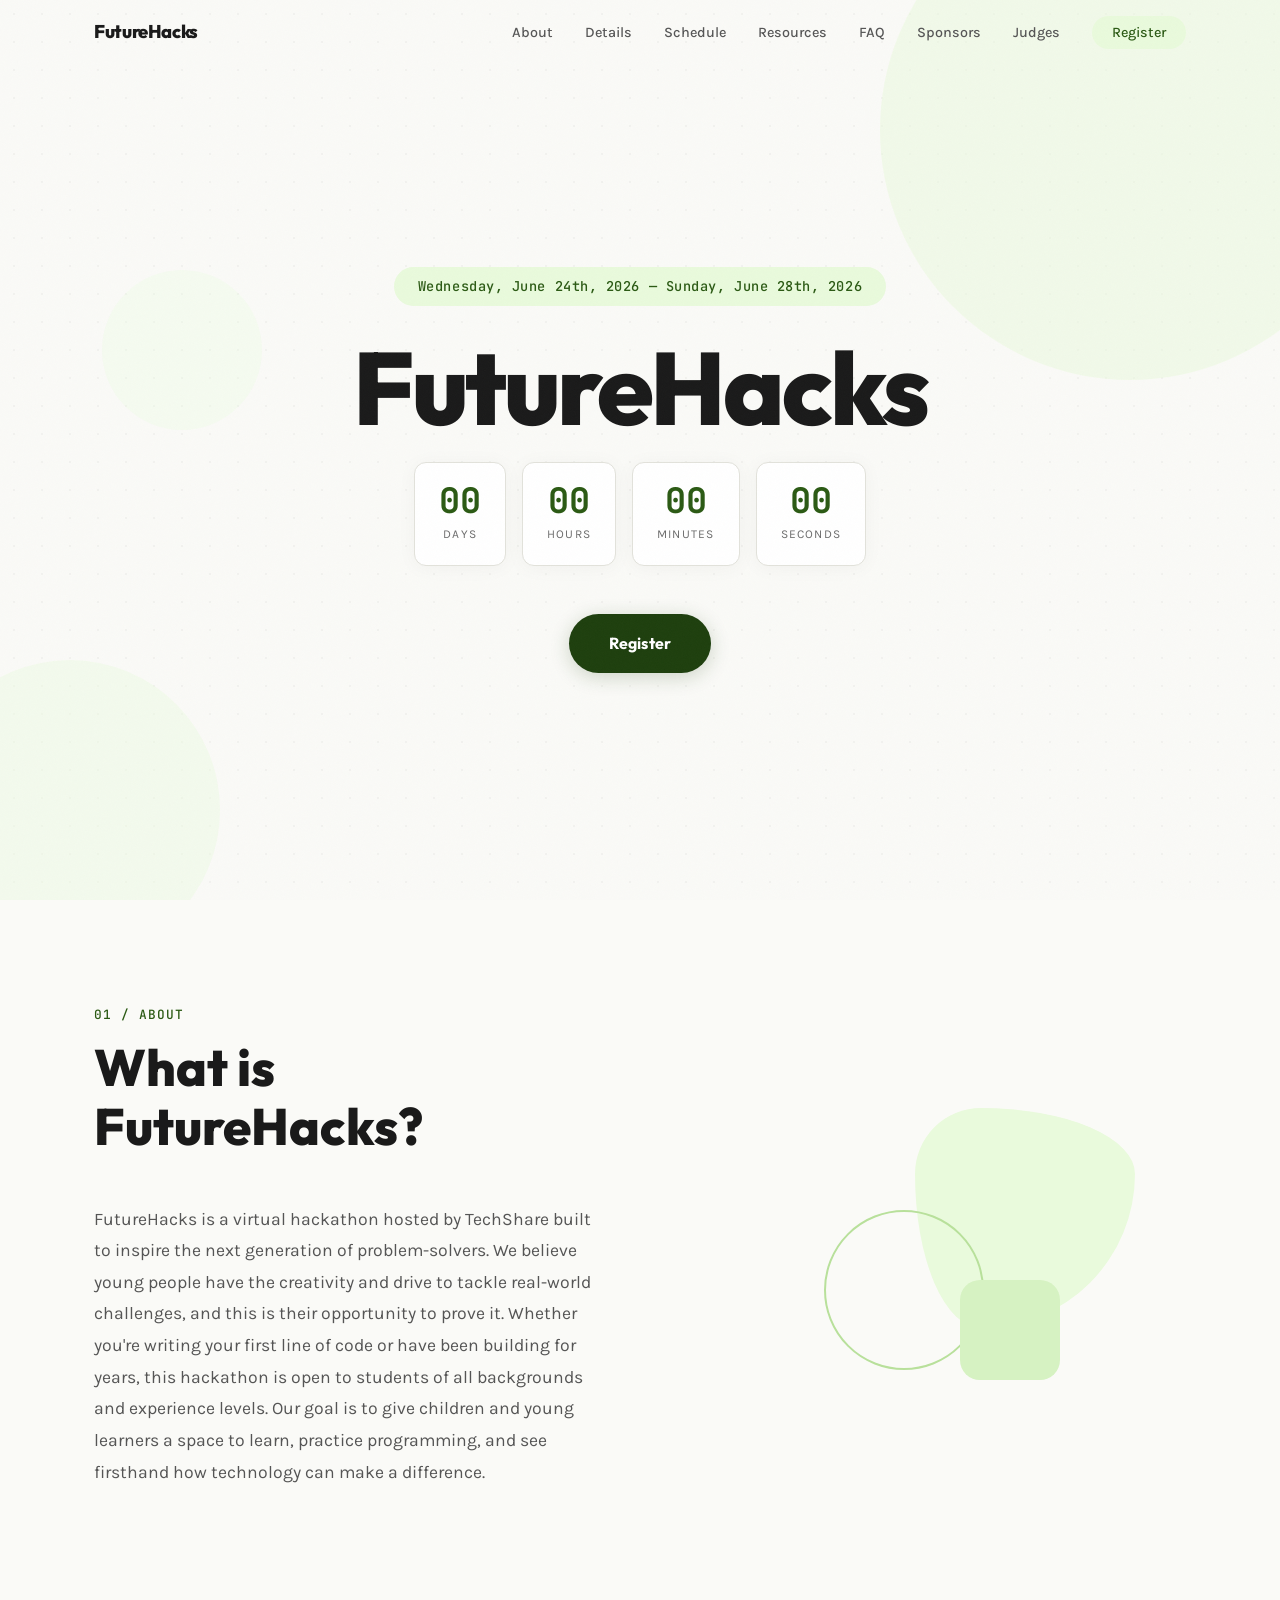
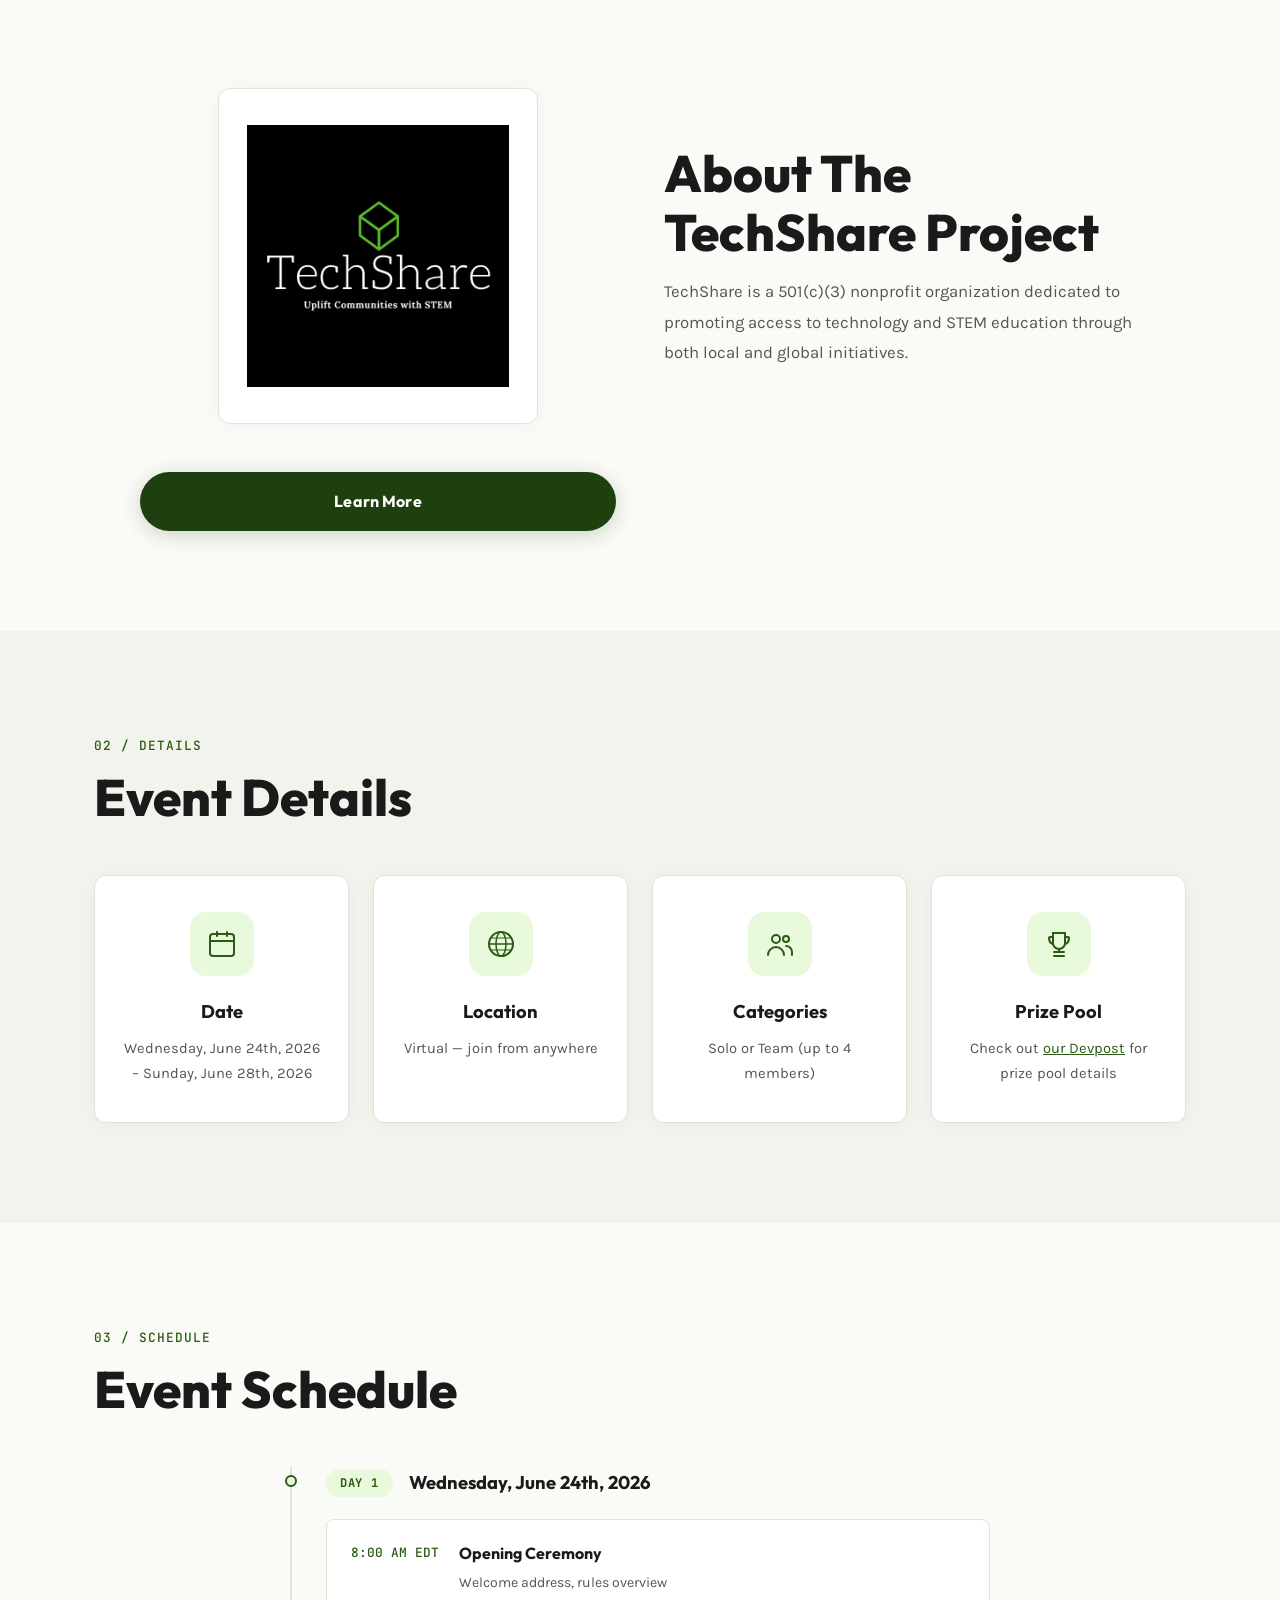
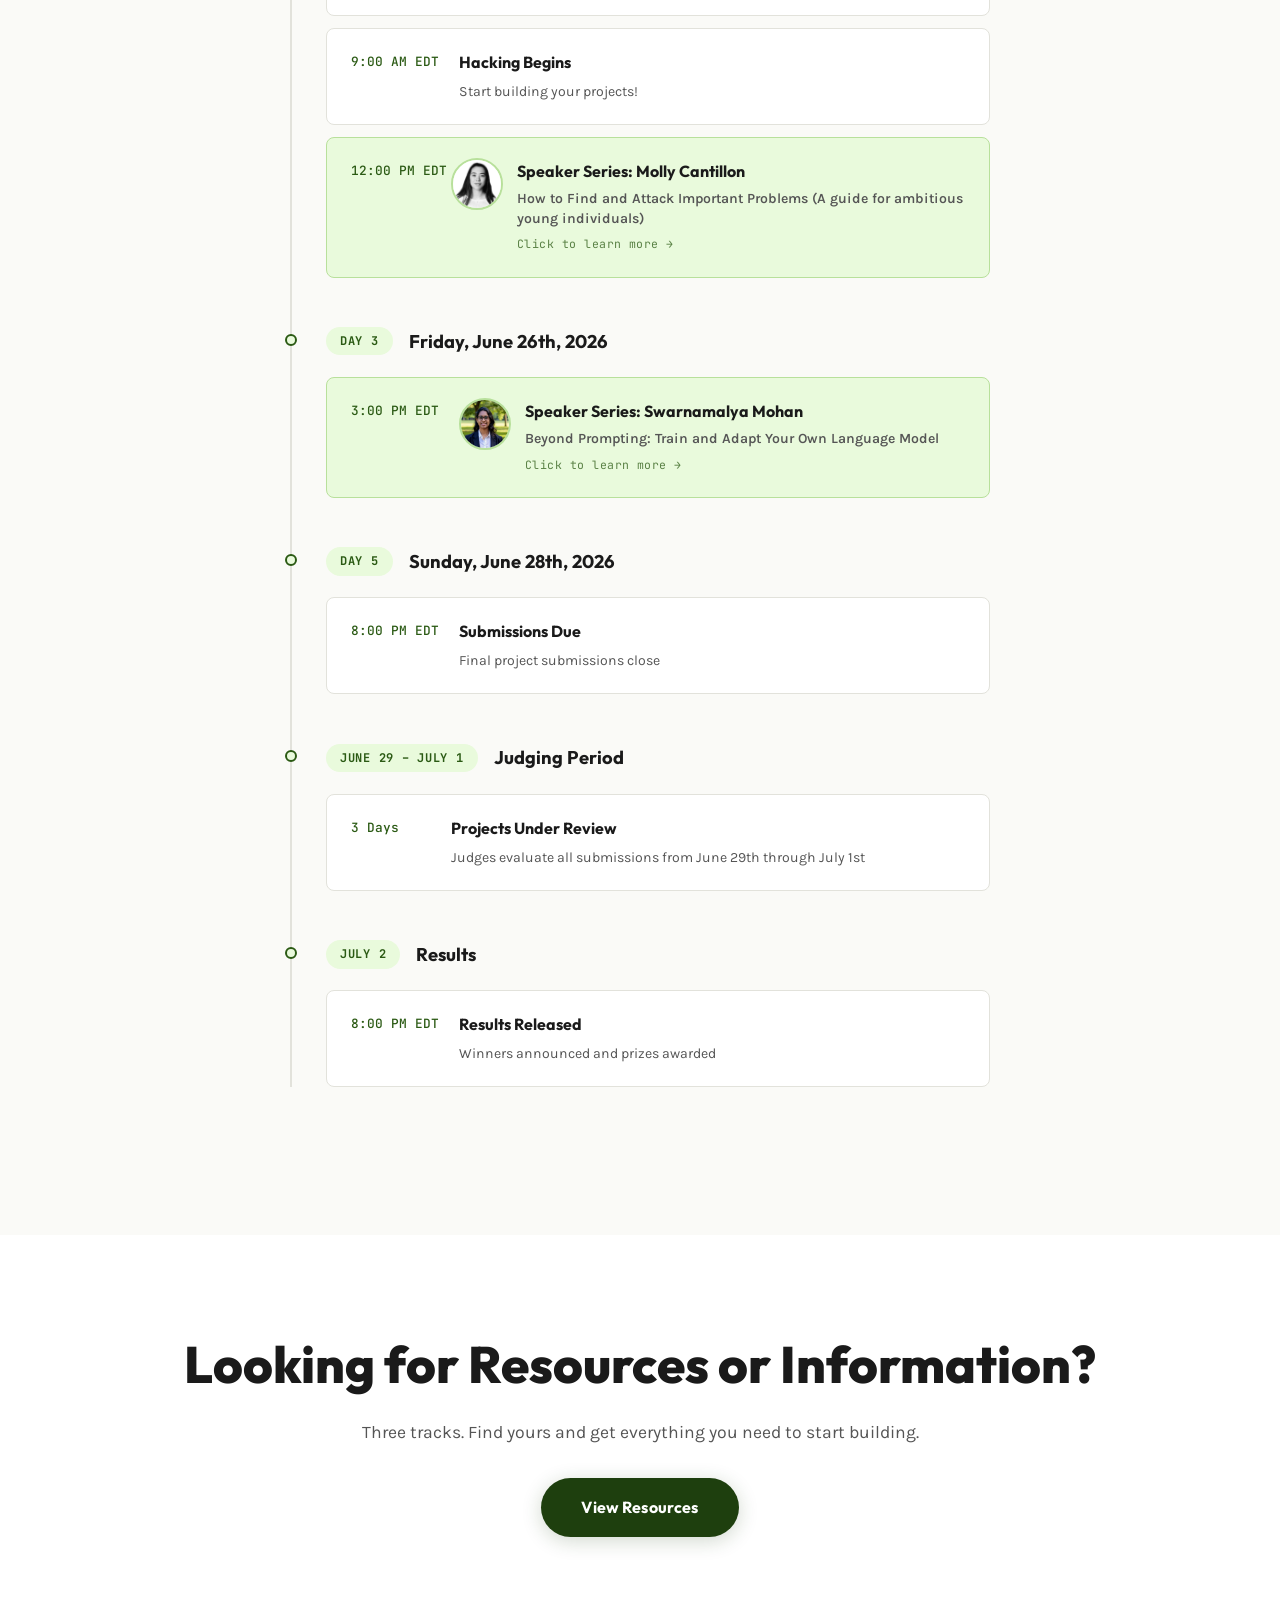
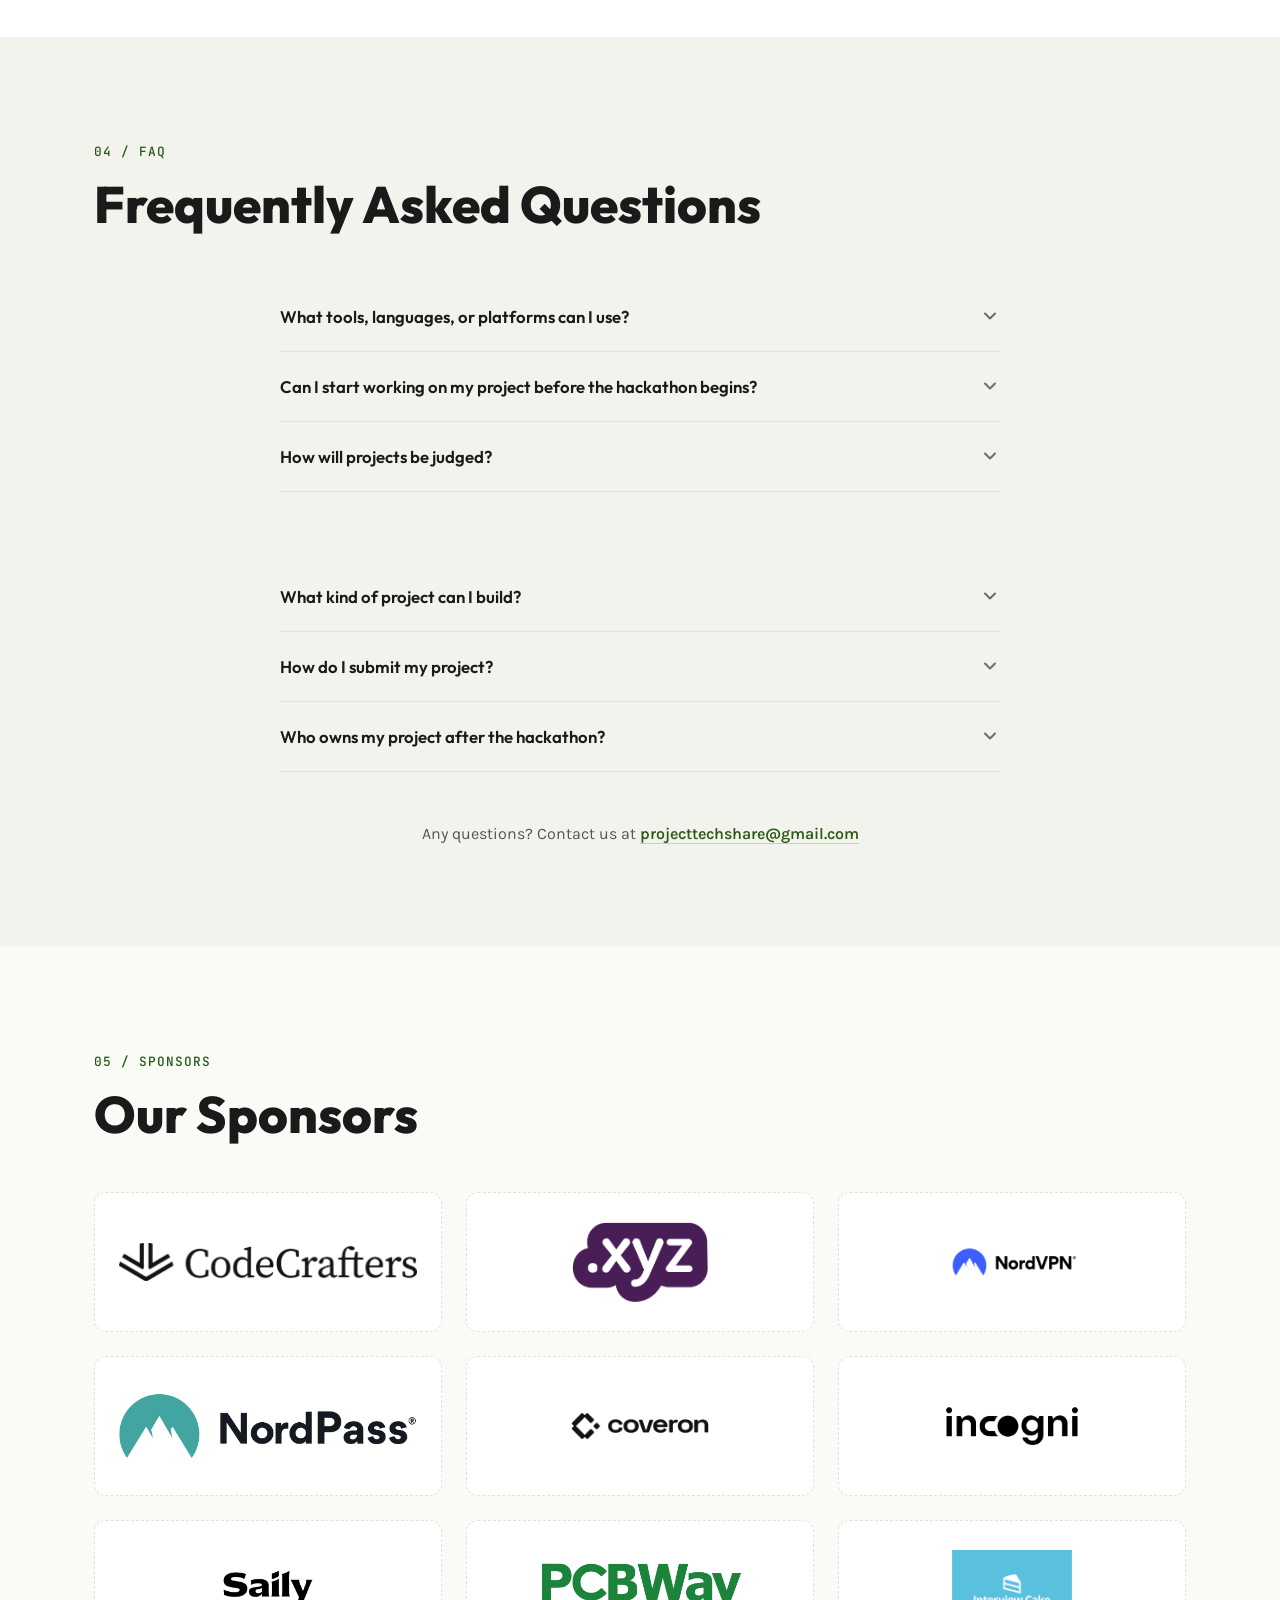
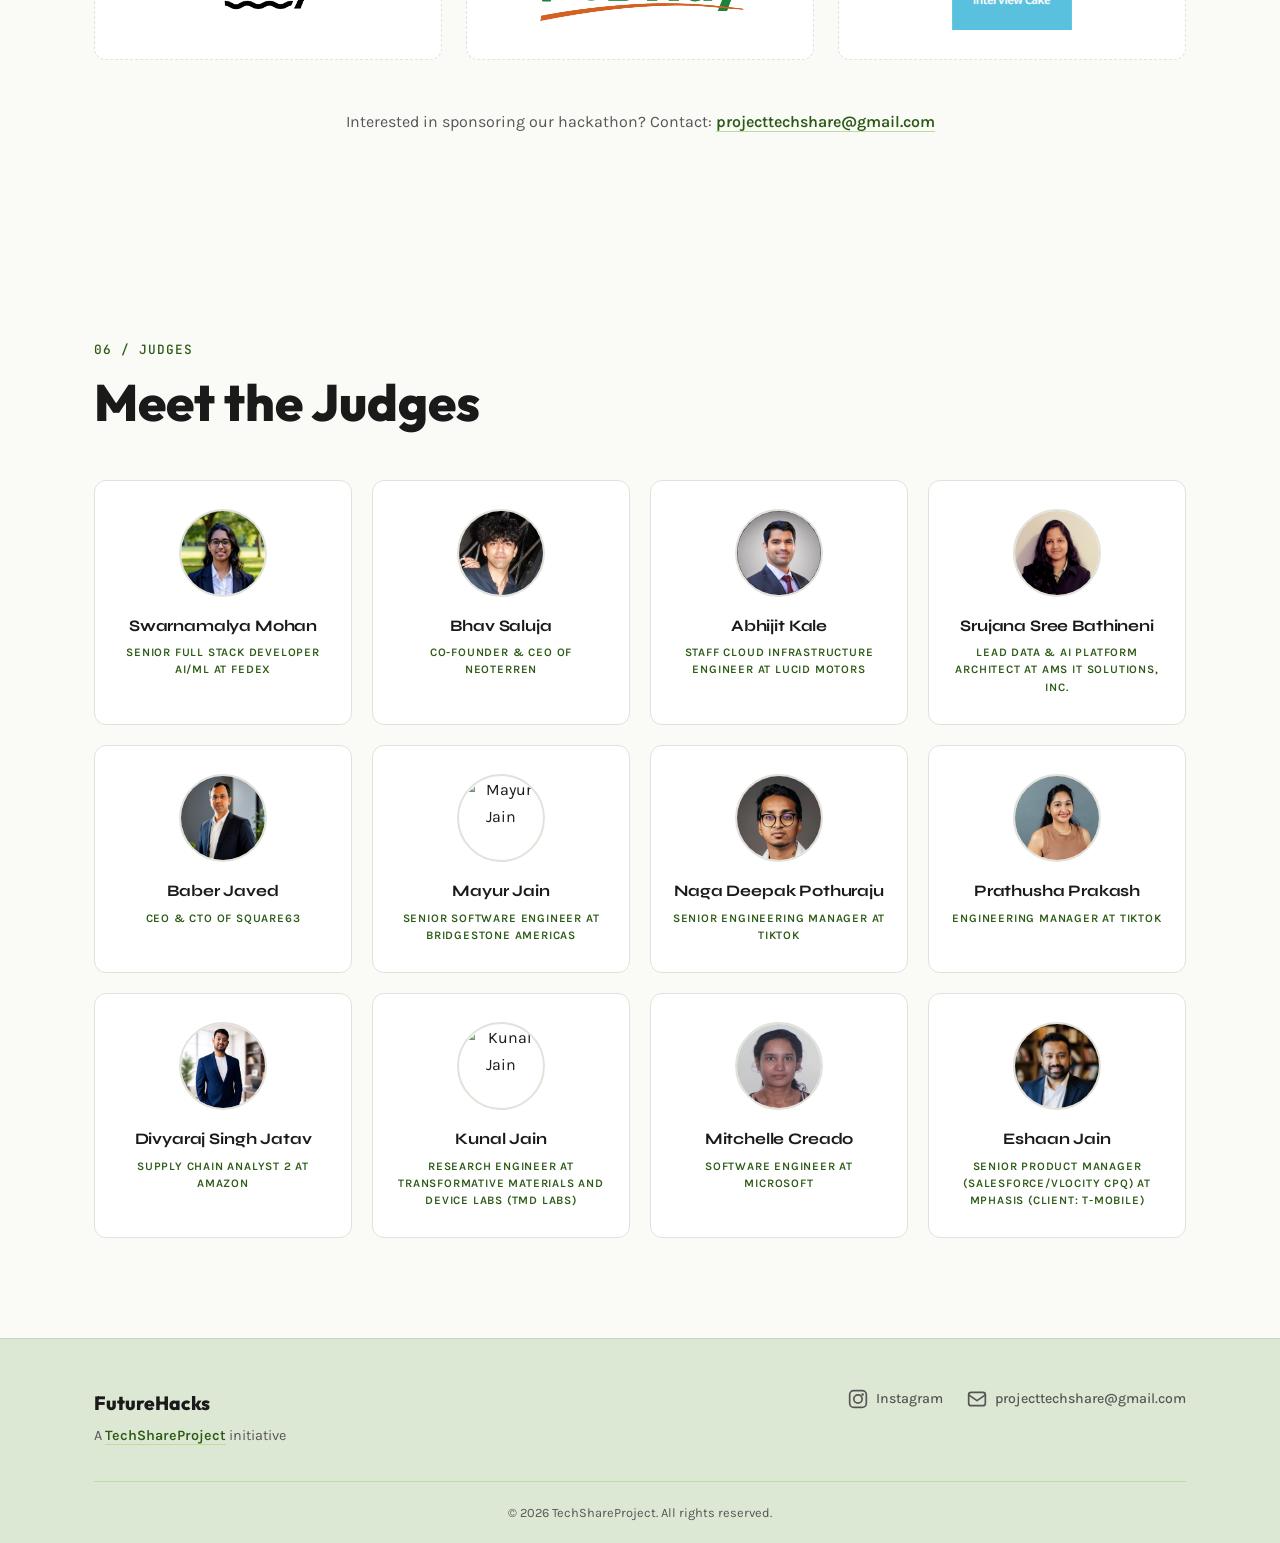
==== index.html @ 33ec0c9e "Update registration button text and set event date with timezone offset" ====
<!DOCTYPE html>
<html lang="en">
<head>
  <meta charset="UTF-8">
  <meta name="viewport" content="width=device-width, initial-scale=1.0">
  <title>FutureHacks 2026 — Virtual Student Hackathon | TechShare</title>
  <meta name="description" content="FutureHacks is a free virtual hackathon for students of all skill levels, hosted by the TechShare Project. June 24–28, 2026 — build real projects, learn to code, and win prizes. Register on Devpost today.">
  <meta name="author" content="James Hou and Arun Damodaran">
  <meta name="robots" content="index, follow">
  <link rel="canonical" href="https://futurehacks.techshareproject.org/">

  <!-- Open Graph / Facebook / Discord / LinkedIn -->
  <meta property="og:type" content="website">
  <meta property="og:site_name" content="FutureHacks">
  <meta property="og:title" content="FutureHacks 2026 — Virtual Student Hackathon">
  <meta property="og:description" content="A free virtual hackathon for students of all skill levels, hosted by the TechShare Project. June 24–28, 2026. Build, learn, and win prizes.">
  <meta property="og:url" content="https://futurehacks.techshareproject.org/">
  <meta property="og:image" content="https://futurehacks.techshareproject.org/assets/og-image.jpg">
  <meta property="og:image:width" content="1200">
  <meta property="og:image:height" content="630">
  <meta property="og:image:alt" content="FutureHacks — Build the city of tomorrow, today.">
  <meta property="og:locale" content="en_US">

  <!-- Twitter / X -->
  <meta name="twitter:card" content="summary_large_image">
  <meta name="twitter:title" content="FutureHacks 2026 — Virtual Student Hackathon">
  <meta name="twitter:description" content="A free virtual hackathon for students of all skill levels, hosted by the TechShare Project. June 24–28, 2026.">
  <meta name="twitter:image" content="https://futurehacks.techshareproject.org/assets/og-image.jpg">
  <meta name="twitter:image:alt" content="FutureHacks — Build the city of tomorrow, today.">

  <link rel="preconnect" href="https://fonts.googleapis.com">
  <link rel="preconnect" href="https://fonts.gstatic.com" crossorigin>
  <link href="https://fonts.googleapis.com/css2?family=JetBrains+Mono:wght@500;700&family=Karla:ital,wght@0,300;0,400;0,500;0,600;0,700;1,400&family=Outfit:wght@400;500;600;700;800;900&family=Syne:wght@600;700;800&display=swap" rel="stylesheet">
  <link rel="stylesheet" href="css/style.css">
  <!-- If JS is disabled, scroll-reveal never fires; show all content. -->
  <noscript><style>.reveal { opacity: 1 !important; transform: none !important; }</style></noscript>
  <link rel="icon" href="assets/favicon.png?v=2" type="image/png">
  <link rel="shortcut icon" href="assets/favicon.png?v=2">
  <meta name="theme-color" content="#0f172a">

  <!-- Structured data: Event (Google rich results) -->
  <script type="application/ld+json">
  {
    "@context": "https://schema.org",
    "@type": "Event",
    "name": "FutureHacks 2026",
    "description": "FutureHacks is a free virtual hackathon for students of all skill levels, hosted by the TechShare Project. Build real projects, learn to code, and win prizes.",
    "startDate": "2026-06-24",
    "endDate": "2026-06-28",
    "eventStatus": "https://schema.org/EventScheduled",
    "eventAttendanceMode": "https://schema.org/OnlineEventAttendanceMode",
    "isAccessibleForFree": true,
    "url": "https://futurehacks.techshareproject.org/",
    "image": ["https://futurehacks.techshareproject.org/assets/og-image.jpg"],
    "location": {
      "@type": "VirtualLocation",
      "url": "https://futurehacks.techshareproject.org/"
    },
    "organizer": {
      "@type": "Organization",
      "name": "The TechShare Project",
      "url": "https://www.techshareproject.org/"
    },
    "offers": {
      "@type": "Offer",
      "price": "0",
      "priceCurrency": "USD",
      "availability": "https://schema.org/InStock",
      "url": "https://futurehacks.devpost.com/"
    }
  }
  </script>

  <!-- Vercel Web Analytics -->
  <script defer src="https://cdn.vercel-insights.com/v1/script.js"></script>

  <!-- Built by James Hou and Arun Damodaran. -->
</head>
<body>
  <!-- Grain Overlay -->
  <div class="grain" aria-hidden="true"></div>

  <!-- Navigation -->
  <nav class="navbar" id="navbar">
    <div class="nav-container">
      <a href="#hero" class="nav-logo">FutureHacks</a>
      <button class="nav-toggle" id="navToggle" aria-label="Toggle navigation">
        <span></span><span></span><span></span>
      </button>
      <ul class="nav-menu" id="navMenu">
        <li><a href="#about">About</a></li>
        <li><a href="#details">Details</a></li>
        <li><a href="#schedule">Schedule</a></li>
        <li><a href="resources.html">Resources</a></li>
        <li><a href="#faq">FAQ</a></li>
        <li><a href="#sponsors">Sponsors</a></li>
        <li><a href="#judges">Judges</a></li>
        <li><a href="https://futurehacks.devpost.com/" class="nav-cta" target="_blank" rel="noopener noreferrer">Register</a></li>
      </ul>
    </div>
  </nav>

  <main id="main">
  <!-- Hero Section -->
  <section id="hero" class="hero">
    <div class="hero-decor">
      <div class="hero-circle hero-circle--1"></div>
      <div class="hero-circle hero-circle--2"></div>
      <div class="hero-circle hero-circle--3"></div>
    </div>
    <div class="container hero-content">
      <span class="hero-badge reveal">Wednesday, June 24th, 2026 — Sunday, June 28th, 2026</span>
      <h1 class="hero-title reveal">FutureHacks</h1>
      <div class="countdown reveal" id="countdown">
        <div class="countdown-item">
          <span class="countdown-number" id="cd-days">00</span>
          <span class="countdown-label">Days</span>
        </div>
        <div class="countdown-item">
          <span class="countdown-number" id="cd-hours">00</span>
          <span class="countdown-label">Hours</span>
        </div>
        <div class="countdown-item">
          <span class="countdown-number" id="cd-minutes">00</span>
          <span class="countdown-label">Minutes</span>
        </div>
        <div class="countdown-item">
          <span class="countdown-number" id="cd-seconds">00</span>
          <span class="countdown-label">Seconds</span>
        </div>
      </div>
      <a href="https://futurehacks.devpost.com/" class="btn-primary reveal">Register</a>
    </div>
  </section>

  <!-- About Section -->
  <section id="about" class="about section">
    <div class="container">
      <div class="about-grid">
        <div class="about-text">
          <span class="section-eyebrow reveal">01 / About</span>
          <h2 class="section-heading reveal">What is FutureHacks?</h2>
          <p class="about-body reveal">FutureHacks is a virtual hackathon hosted by TechShare built to inspire the next generation of problem-solvers. We believe young people have the creativity and drive to tackle real-world challenges, and this is their opportunity to prove it. Whether you're writing your first line of code or have been building for years, this hackathon is open to students of all backgrounds and experience levels. Our goal is to give children and young learners a space to learn, practice programming, and see firsthand how technology can make a difference. </p>
        </div>
        <div class="about-visual reveal">
          <div class="about-shape about-shape--1"></div>
          <div class="about-shape about-shape--2"></div>
          <div class="about-shape about-shape--3"></div>
        </div>
      </div>
    </div>
  </section>

  <!-- About The TechShare Project -->
  <section class="techshare section" aria-labelledby="techshare-heading">
    <div class="container">
      <div class="techshare-stack">
        <div class="detail-card techshare-card">
          <a href="https://www.techshareproject.org/" target="_blank" rel="noopener" aria-label="TechShare Project">
            <img src="assets/TechShareLogo.png" alt="TechShare logo" class="techshare-img" width="596" height="594">
          </a>
        </div>
        <div class="techshare-copy">
          <h3 id="techshare-heading" class="section-heading">About The TechShare Project</h3>
          <p>TechShare is a 501(c)(3) nonprofit organization dedicated to promoting access to technology and STEM education through both local and global initiatives.</p>
        </div>
        <a class="btn-primary techshare-cta" href="https://www.techshareproject.org/" target="_blank" rel="noopener">Learn More</a>
      </div>
    </div>
  </section>

  <!-- Details Section -->
  <section id="details" class="details section">
    <div class="container">
      <span class="section-eyebrow reveal">02 / Details</span>
      <h2 class="section-heading reveal">Event Details</h2>
      <div class="details-grid">
        <div class="detail-card reveal">
          <div class="detail-icon">
            <svg width="32" height="32" viewBox="0 0 32 32" fill="none"><rect x="4" y="6" width="24" height="22" rx="3" stroke="currentColor" stroke-width="2"/><path d="M4 13h24" stroke="currentColor" stroke-width="2"/><path d="M11 4v4M21 4v4" stroke="currentColor" stroke-width="2" stroke-linecap="round"/></svg>
          </div>
          <h3>Date</h3>
          <p>Wednesday, June 24th, 2026 – Sunday, June 28th, 2026</p>
        </div>
        <div class="detail-card reveal">
          <div class="detail-icon">
            <svg width="32" height="32" viewBox="0 0 32 32" fill="none"><circle cx="16" cy="16" r="12" stroke="currentColor" stroke-width="2"/><ellipse cx="16" cy="16" rx="5" ry="12" stroke="currentColor" stroke-width="1.5"/><path d="M4 16h24" stroke="currentColor" stroke-width="1.5"/><path d="M6 10h20M6 22h20" stroke="currentColor" stroke-width="1"/></svg>
          </div>
          <h3>Location</h3>
          <p>Virtual — join from anywhere</p>
        </div>
        <div class="detail-card reveal">
          <div class="detail-icon">
            <svg width="32" height="32" viewBox="0 0 32 32" fill="none"><circle cx="12" cy="11" r="4" stroke="currentColor" stroke-width="2"/><path d="M4 27c0-4.4 3.6-8 8-8s8 3.6 8 8" stroke="currentColor" stroke-width="2" stroke-linecap="round"/><circle cx="22" cy="11" r="3" stroke="currentColor" stroke-width="2"/><path d="M22 18c3.3 0 6 2.7 6 6v3" stroke="currentColor" stroke-width="2" stroke-linecap="round"/></svg>
          </div>
          <h3>Categories</h3>
          <p>Solo or Team (up to 4 members)</p>
        </div>
        <div class="detail-card reveal">
          <div class="detail-icon">
            <svg width="32" height="32" viewBox="0 0 32 32" fill="none"><path d="M10 5h12v10a6 6 0 01-12 0V5z" stroke="currentColor" stroke-width="2"/><path d="M10 9H7a1 1 0 00-1 1c0 3.5 2 5.5 4 6.3M22 9h3a1 1 0 011 1c0 3.5-2 5.5-4 6.3" stroke="currentColor" stroke-width="2"/><path d="M16 21v3M11 28h10M11 24h10" stroke="currentColor" stroke-width="2" stroke-linecap="round"/></svg>
          </div>
          <h3>Prize Pool</h3>
          <p>Check out <a href="https://futurehacks.devpost.com/" target="_blank" rel="noopener" style="color: #2B5A14; text-decoration: underline;">our Devpost</a> for prize pool details</p>
        </div>
      </div>
    </div>
  </section>

  <!-- Schedule Section -->
  <section id="schedule" class="schedule section">
    <div class="container">
      <span class="section-eyebrow reveal">03 / Schedule</span>
      <h2 class="section-heading reveal">Event Schedule</h2>
      <div class="timeline">
        <div class="timeline-day reveal">
          <div class="timeline-day-header">
            <span class="timeline-badge">Day 1</span>
            <h3>Wednesday, June 24th, 2026</h3>
          </div>
          <div class="timeline-events">
            <div class="timeline-event">
              <span class="timeline-time">8:00 AM EDT</span>
              <div class="timeline-event-info">
                <h4>Opening Ceremony</h4>
                <p>Welcome address, rules overview</p>
              </div>
            </div>
            <div class="timeline-event">
              <span class="timeline-time">9:00 AM EDT</span>
              <div class="timeline-event-info">
                <h4>Hacking Begins</h4>
                <p>Start building your projects!</p>
              </div>
            </div>
            <div class="timeline-event speaker-event"
              data-speaker="Molly Cantillon"
              data-title="How to Find and Attack Important Problems (A guide for ambitious young individuals)"
              data-role="Founder at NOX"
              data-bio="Molly Cantillon is the Founder of NOX and a Forbes 30 Under 30 honoree, specializing in AI-native personal assistants, unified messaging software, and products that help people reclaim time from everyday communication. She brings expertise in generative AI, consumer product development, and pursuing ambitious technical problems from early idea through real-world launch."
              data-description="How to Find and Attack Important Problems is a candid, high-energy talk about choosing what to work on and why most people choose wrong. Molly Cantillon walks through how she thinks about identifying problems that actually matter, separating important from merely urgent or impressive, and the filters she uses to find work worth years of her life. The talk focuses on if Molly were back in high school today, knowing what she knows now, how would she approach picking and pursuing a hard real-world problem? By the end, attendees will leave with a concrete framework for evaluating a problem and a practical playbook, usable at any age, for going after ambitious work without waiting for the right moment to start."
              data-photo="assets/mollycantillon.png">
              <span class="timeline-time">12:00 PM EDT</span>
              <div class="timeline-event-info">
                <div class="speaker-card-inner">
                  <img src="assets/mollycantillon.png" alt="Molly Cantillon" class="speaker-thumb">
                  <div>
                    <h4>Speaker Series: Molly Cantillon</h4>
                    <p class="speaker-session-title">How to Find and Attack Important Problems (A guide for ambitious young individuals)</p>
                    <span class="speaker-learn-more">Click to learn more →</span>
                  </div>
                </div>
              </div>
            </div>
          </div>
        </div>
        <div class="timeline-day reveal">
          <div class="timeline-day-header">
            <span class="timeline-badge">Day 3</span>
            <h3>Friday, June 26th, 2026</h3>
          </div>
          <div class="timeline-events">
            <div class="timeline-event speaker-event" id="speakerCard"
              data-title="Beyond Prompting: Train and Adapt Your Own Language Model"
              data-speaker="Swarnamalya Mohan"
              data-role="Senior Full Stack Developer AI/ML at FedEx"
              data-bio="Swarnamalya Mohan is a Senior AI/ML Advisor at FedEx, specializing in enterprise AI solutions, model training, machine learning workflows, and intelligent package image processing models for logistics and supply chain systems. She brings expertise in software engineering, AI agents, image classification, and scalable technology solutions that drive operational efficiency."
              data-photo="assets/judgephotos/swarnamalyamohan.png"
              data-description="Beyond Prompting: Train and Adapt Your Own Language Model is a hands-on session that takes participants through the full journey of adapting a language model for a specialized task. The session begins with the foundations of model training, including how language models learn from data, how training examples are structured, and how loss and evaluation metrics guide improvement. Participants will then explore how to prepare a task-specific dataset, establish a baseline, and fine-tune a pretrained model using parameter-efficient techniques such as LoRA and QLoRA. The session will also demonstrate how to compare model behavior before and after training, evaluate whether the model has genuinely improved, and identify common issues such as overfitting, poor data quality, and unstable outputs. By the end, attendees will understand how to move beyond prompt engineering and build a repeatable workflow for training, evaluating, and adapting language models without requiring massive compute resources.">
              <span class="timeline-time">3:00 PM EDT</span>
              <div class="timeline-event-info">
                <div class="speaker-card-inner">
                  <img src="assets/judgephotos/swarnamalyamohan.png" alt="Swarnamalya Mohan" class="speaker-thumb">
                  <div>
                    <h4>Speaker Series: Swarnamalya Mohan</h4>
                    <p class="speaker-session-title">Beyond Prompting: Train and Adapt Your Own Language Model</p>
                    <span class="speaker-learn-more">Click to learn more →</span>
                  </div>
                </div>
              </div>
            </div>
          </div>
        </div>
        <div class="timeline-day reveal">
          <div class="timeline-day-header">
            <span class="timeline-badge">Day 5</span>
            <h3>Sunday, June 28th, 2026</h3>
          </div>
          <div class="timeline-events">
            <div class="timeline-event">
              <span class="timeline-time">8:00 PM EDT</span>
              <div class="timeline-event-info">
                <h4>Submissions Due</h4>
                <p>Final project submissions close</p>
              </div>
            </div>
          </div>
        </div>
        <div class="timeline-day reveal">
          <div class="timeline-day-header">
            <span class="timeline-badge">June 29 – July 1</span>
            <h3>Judging Period</h3>
          </div>
          <div class="timeline-events">
            <div class="timeline-event">
              <span class="timeline-time">3 Days</span>
              <div class="timeline-event-info">
                <h4>Projects Under Review</h4>
                <p>Judges evaluate all submissions from June 29th through July 1st</p>
              </div>
            </div>
          </div>
        </div>
        <div class="timeline-day reveal">
          <div class="timeline-day-header">
            <span class="timeline-badge">July 2</span>
            <h3>Results</h3>
          </div>
          <div class="timeline-events">
            <div class="timeline-event">
              <span class="timeline-time">8:00 PM EDT</span>
              <div class="timeline-event-info">
                <h4>Results Released</h4>
                <p>Winners announced and prizes awarded</p>
              </div>
            </div>
          </div>
        </div>
      </div>
    </div>
  </section>
  <!-- Resources CTA Section -->
  <section class="resources-cta section" style="background: var(--white); text-align: center;">
    <div class="container">
      <h2 class="section-heading reveal" style="margin-bottom: 24px;">Looking for Resources or Information?</h2>
      <p class="reveal" style="font-size: 1.1rem; color: var(--text-secondary); max-width: 600px; margin: 0 auto 32px; line-height: 1.6;">Three tracks. Find yours and get everything you need to start building.</p>
      <a href="resources.html" class="btn-primary reveal">View Resources</a>
    </div>
  </section>

  <!-- FAQ Section -->
  <section id="faq" class="faq section">
    <div class="container">
      <span class="section-eyebrow reveal">04 / FAQ</span>
      <h2 class="section-heading reveal">Frequently Asked Questions</h2>
      <div class="faq-list">
        <div class="faq-item reveal">
          <button class="faq-question" aria-expanded="false">
            <span>What tools, languages, or platforms can I use?</span>
            <svg class="faq-chevron" width="20" height="20" viewBox="0 0 20 20" fill="none"><path d="M5 7.5l5 5 5-5" stroke="currentColor" stroke-width="2" stroke-linecap="round" stroke-linejoin="round"/></svg>
          </button>
          <div class="faq-answer"><div class="faq-answer-inner"><p>There are no restrictions on tools, languages, or platforms. Use whatever you're most comfortable with, whether that's Scratch, Python, JavaScript, or anything else. The goal is to build something you're proud of, so choose the tools that help you do that best.</p></div></div>
        </div>
        <div class="faq-item reveal">
          <button class="faq-question" aria-expanded="false">
            <span>Can I start working on my project before the hackathon begins?</span>
            <svg class="faq-chevron" width="20" height="20" viewBox="0 0 20 20" fill="none"><path d="M5 7.5l5 5 5-5" stroke="currentColor" stroke-width="2" stroke-linecap="round" stroke-linejoin="round"/></svg>
          </button>
          <div class="faq-answer"><div class="faq-answer-inner"><p>No — all project work must be started and completed during the hackathon window (June 24–28). You're welcome to brainstorm ideas and learn new skills beforehand, but no code or designs submitted may have been created before the event begins.</p></div></div>
        </div>
        <div class="faq-item reveal">
          <button class="faq-question" aria-expanded="false">
            <span>How will projects be judged?</span>
            <svg class="faq-chevron" width="20" height="20" viewBox="0 0 20 20" fill="none"><path d="M5 7.5l5 5 5-5" stroke="currentColor" stroke-width="2" stroke-linecap="round" stroke-linejoin="round"/></svg>
          </button>
          <div class="faq-answer"><div class="faq-answer-inner"><p>Projects will be evaluated on creativity and originality, technical execution, real-world impact, and how well the idea is presented. Judges will take your experience level into account, so beginners and advanced participants are assessed fairly.</p></div></div>
        </div>
        <div class="faq-item reveal">
          <button class="faq-question" aria-expanded="false">
            <span>Is there a cost to participate?</span>
            <svg class="faq-chevron" width="20" height="20" viewBox="0 0 20 20" fill="none"><path d="M5 7.5l5 5 5-5" stroke="currentColor" stroke-width="2" stroke-linecap="round" stroke-linejoin="round"/></svg>
          </button>
          <div class="faq-answer"><div class="faq-answer-inner"><p>Participation is completely free! Simply register and show up. Our goal is to make this opportunity as accessible as possible for students everywhere.</p></div></div>
        </div>
        <div class="faq-item reveal">
          <button class="faq-question" aria-expanded="false">
            <span>What kind of project can I build?</span>
            <svg class="faq-chevron" width="20" height="20" viewBox="0 0 20 20" fill="none"><path d="M5 7.5l5 5 5-5" stroke="currentColor" stroke-width="2" stroke-linecap="round" stroke-linejoin="round"/></svg>
          </button>
          <div class="faq-answer"><div class="faq-answer-inner"><p>You can build almost anything: a website, mobile app, game, tool, or creative tech project. The only requirement is that your project is built during the hackathon window (June 24–28). Projects that solve real-world problems or use technology in creative ways are especially encouraged.</p></div></div>
        </div>
        <div class="faq-item reveal">
          <button class="faq-question" aria-expanded="false">
            <span>How do I submit my project?</span>
            <svg class="faq-chevron" width="20" height="20" viewBox="0 0 20 20" fill="none"><path d="M5 7.5l5 5 5-5" stroke="currentColor" stroke-width="2" stroke-linecap="round" stroke-linejoin="round"/></svg>
          </button>
          <div class="faq-answer"><div class="faq-answer-inner"><p>Submission details and the submission link will be shared with all registered participants before the event. All projects must be submitted by 8:00 PM on Sunday, June 28th. Late submissions will not be accepted, so plan your time accordingly!</p></div></div>
        </div>
        <div class="faq-item reveal">
          <button class="faq-question" aria-expanded="false">
            <span>Who owns my project after the hackathon?</span>
            <svg class="faq-chevron" width="20" height="20" viewBox="0 0 20 20" fill="none"><path d="M5 7.5l5 5 5-5" stroke="currentColor" stroke-width="2" stroke-linecap="round" stroke-linejoin="round"/></svg>
          </button>
          <div class="faq-answer"><div class="faq-answer-inner"><p>You do! Participants retain full intellectual property rights to everything they build. The hackathon does not claim any ownership over your project. We encourage you to keep building and improving your work after the event.</p></div></div>
        </div>
      </div>
      <p class="faq-contact reveal">Any questions? Contact us at <a href="mailto:projecttechshare@gmail.com">projecttechshare@gmail.com</a></p>
    </div>
  </section>

  <!-- Sponsors Section -->
  <section id="sponsors" class="sponsors section">
    <div class="container">
      <span class="section-eyebrow reveal">05 / Sponsors</span>
      <h2 class="section-heading reveal">Our Sponsors</h2>
      <div class="sponsors-grid">
        <div class="sponsor-box reveal">
          <a href="https://codecrafters.io" target="_blank">
            <img src="assets/sponsors/codecrafters.png" alt="CodeCrafters" class="sponsor-logo" width="600" height="77">
          </a>
        </div>
        <div class="sponsor-box reveal" style="display: flex; align-items: center; justify-content: center;">
          <a href="https://gen.xyz/" target="_blank">
            <img src="assets/sponsors/xyz-logo-color.png" alt=".xyz" width="301" height="176" style="max-width: 100%; max-height: 80px; object-fit: contain;">
          </a>
        </div>
        <div class="sponsor-box reveal" style="display: flex; align-items: center; justify-content: center;">
          <a href="https://nordvpn.com" target="_blank">
            <img src="assets/sponsors/nordvpn.png" alt="NordVPN" width="1600" height="746" style="max-width: 100%; max-height: 80px; object-fit: contain;">
          </a>
        </div>
        <div class="sponsor-box reveal" style="display: flex; align-items: center; justify-content: center;">
          <a href="https://nordpass.com" target="_blank">
            <img src="assets/sponsors/nordpass.png" alt="NordPass" width="2000" height="442" style="max-width: 100%; max-height: 80px; object-fit: contain;">
          </a>
        </div>
        <div class="sponsor-box reveal" style="display: flex; align-items: center; justify-content: center;">
          <a href="https://coveron.com" target="_blank">
            <img src="assets/sponsors/coveron.png" alt="Coveron" width="1816" height="747" style="max-width: 100%; max-height: 80px; object-fit: contain;">
          </a>
        </div>
        <div class="sponsor-box reveal" style="display: flex; align-items: center; justify-content: center;">
          <a href="https://incogni.com" target="_blank">
            <img src="assets/sponsors/incogni.png" alt="Incogni" width="3700" height="1701" style="max-width: 100%; max-height: 80px; object-fit: contain;">
          </a>
        </div>
        <div class="sponsor-box reveal" style="display: flex; align-items: center; justify-content: center;">
          <a href="https://saily.com" target="_blank">
            <img src="assets/sponsors/saily.png" alt="Saily" width="1738" height="1067" style="max-width: 100%; max-height: 80px; object-fit: contain;">
          </a>
        </div>
        <div class="sponsor-box reveal" style="display: flex; align-items: center; justify-content: center;">
          <a href="https://www.pcbway.com" target="_blank">
            <img src="assets/sponsors/PCBway.png" alt="PCBWay" width="1897" height="631" style="max-width: 100%; max-height: 80px; object-fit: contain;">
          </a>
        </div>
        <div class="sponsor-box reveal" style="display: flex; align-items: center; justify-content: center;">
          <a href="https://www.interviewcake.com/" target="_blank">
            <img src="assets/sponsors/interviewcakelogo.png" alt="InterviewCake" width="1024" height="682" style="max-width: 100%; max-height: 80px; object-fit: contain;">
          </a>
        </div>
      </div>
      <p class="sponsors-contact reveal">Interested in sponsoring our hackathon? Contact: <a href="mailto:projecttechshare@gmail.com">projecttechshare@gmail.com</a></p>
    </div>
  </section>

  <!-- Judges -->
  <section id="judges" class="judges section">
    <div class="container">
      <span class="section-eyebrow reveal">06 / Judges</span>
      <h2 class="section-heading reveal">Meet the Judges</h2>
      <div class="judges-grid">

        <div class="judge-card reveal" data-name="Swarnamalya Mohan" data-title="Senior Full Stack Developer AI/ML at FedEx" data-email="swarnamalya65@gmail.com" data-photo="assets/judgephotos/swarnamalyamohan.png" data-bio="Swarnamalya Mohan is a Senior AI/ML Advisor at FedEx, specializing in enterprise AI solutions, model training, machine learning workflows, and intelligent package image processing models for logistics and supply chain systems. She brings expertise in software engineering, AI agents, image classification, and scalable technology solutions that drive operational efficiency.">
          <div class="judge-photo-wrap">
            <img src="assets/judgephotos/swarnamalyamohan.png" alt="Swarnamalya Mohan">
          </div>
          <div class="judge-info">
            <h3 class="judge-name">Swarnamalya Mohan</h3>
            <span class="judge-title">Senior Full Stack Developer AI/ML at FedEx</span>
          </div>
        </div>

        <div class="judge-card reveal" data-name="Bhav Saluja" data-title="Co-Founder &amp; CEO of NeoTerren" data-email="business@bhavsaluja.com" data-photo="assets/judgephotos/bhavsaluja.png">
          <div class="judge-photo-wrap">
            <img src="assets/judgephotos/bhavsaluja.png" alt="Bhav Saluja">
          </div>
          <div class="judge-info">
            <h3 class="judge-name">Bhav Saluja</h3>
            <span class="judge-title">Co-Founder &amp; CEO of NeoTerren</span>
          </div>
        </div>

        <div class="judge-card reveal" data-name="Abhijit Kale" data-title="Staff Cloud Infrastructure Engineer at Lucid Motors" data-email="abhikale05@gmail.com" data-photo="assets/judgephotos/abhijitkale.png">
          <div class="judge-photo-wrap">
            <img src="assets/judgephotos/abhijitkale.png" alt="Abhijit Kale">
          </div>
          <div class="judge-info">
            <h3 class="judge-name">Abhijit Kale</h3>
            <span class="judge-title">Staff Cloud Infrastructure Engineer at Lucid Motors</span>
          </div>
        </div>

        <div class="judge-card reveal" data-name="Srujana Sree Bathineni" data-title="Lead Data &amp; AI Platform Architect at AMS IT Solutions, Inc." data-email="srujanasree.b38@gmail.com" data-photo="assets/judgephotos/srujanasreebathineni.png">
          <div class="judge-photo-wrap">
            <img src="assets/judgephotos/srujanasreebathineni.png" alt="Srujana Sree Bathineni">
          </div>
          <div class="judge-info">
            <h3 class="judge-name">Srujana Sree Bathineni</h3>
            <span class="judge-title">Lead Data &amp; AI Platform Architect at AMS IT Solutions, Inc.</span>
          </div>
        </div>

        <div class="judge-card reveal" data-name="Baber Javed" data-title="CEO &amp; CTO of Square63" data-email="baber.javed@square63.com" data-photo="assets/judgephotos/baberjaved.png">
          <div class="judge-photo-wrap">
            <img src="assets/judgephotos/baberjaved.png" alt="Baber Javed">
          </div>
          <div class="judge-info">
            <h3 class="judge-name">Baber Javed</h3>
            <span class="judge-title">CEO &amp; CTO of Square63</span>
          </div>
        </div>

        <div class="judge-card reveal" data-name="Mayur Jain" data-title="Senior Software Engineer at Bridgestone Americas" data-email="mayurjainsr@gmail.com" data-photo="assets/judgephotos/mayurjain.png">
          <div class="judge-photo-wrap">
            <img src="assets/judgephotos/mayurjain.png" alt="Mayur Jain">
          </div>
          <div class="judge-info">
            <h3 class="judge-name">Mayur Jain</h3>
            <span class="judge-title">Senior Software Engineer at Bridgestone Americas</span>
          </div>
        </div>

        <div class="judge-card reveal" data-name="Naga Deepak Pothuraju" data-title="Senior Engineering Manager at TikTok" data-email="nagadeepakpothuraju@gmail.com" data-photo="assets/judgephotos/nagadeepakpothuraju.jpg">
          <div class="judge-photo-wrap">
            <img src="assets/judgephotos/nagadeepakpothuraju.jpg" alt="Naga Deepak Pothuraju">
          </div>
          <div class="judge-info">
            <h3 class="judge-name">Naga Deepak Pothuraju</h3>
            <span class="judge-title">Senior Engineering Manager at TikTok</span>
          </div>
        </div>

        <div class="judge-card reveal" data-name="Prathusha Prakash" data-title="Engineering Manager at TikTok" data-email="prathusha.sunil@gmail.com" data-photo="assets/judgephotos/prathushaprakash.png">
          <div class="judge-photo-wrap">
            <img src="assets/judgephotos/prathushaprakash.png" alt="Prathusha Prakash">
          </div>
          <div class="judge-info">
            <h3 class="judge-name">Prathusha Prakash</h3>
            <span class="judge-title">Engineering Manager at TikTok</span>
          </div>
        </div>

        <div class="judge-card reveal" data-name="Divyaraj Singh Jatav" data-title="Supply Chain Analyst 2 at Amazon" data-email="divyaraj.singh.dj@gmail.com" data-photo="assets/judgephotos/divyarajsinghjatav.png" data-bio="Divyaraj Singh Jatav is a supply chain professional and doctoral scholar specializing in AI-driven decision-making and digital transformation.">
          <div class="judge-photo-wrap">
            <img src="assets/judgephotos/divyarajsinghjatav.png" alt="Divyaraj Singh Jatav">
          </div>
          <div class="judge-info">
            <h3 class="judge-name">Divyaraj Singh Jatav</h3>
            <span class="judge-title">Supply Chain Analyst 2 at Amazon</span>
          </div>
        </div>

        <div class="judge-card reveal" data-name="Kunal Jain" data-title="Research Engineer at Transformative Materials and Device Labs (TMD Labs)" data-email="kj2684@nyu.edu" data-photo="assets/judgephotos/kunaljain.png">
          <div class="judge-photo-wrap">
            <img src="assets/judgephotos/kunaljain.png" alt="Kunal Jain">
          </div>
          <div class="judge-info">
            <h3 class="judge-name">Kunal Jain</h3>
            <span class="judge-title">Research Engineer at Transformative Materials and Device Labs (TMD Labs)</span>
          </div>
        </div>

        <div class="judge-card reveal" data-name="Mitchelle Creado" data-title="Software Engineer at Microsoft" data-email="creado15mitchelle@gmail.com" data-photo="assets/judgephotos/mitchellecreado.png">
          <div class="judge-photo-wrap">
            <img src="assets/judgephotos/mitchellecreado.png" alt="Mitchelle Creado">
          </div>
          <div class="judge-info">
            <h3 class="judge-name">Mitchelle Creado</h3>
            <span class="judge-title">Software Engineer at Microsoft</span>
          </div>
        </div>

        <div class="judge-card reveal" data-name="Eshaan Jain" data-title=" Senior Product Manager (Salesforce/Vlocity CPQ) at Mphasis" data-email="eshaanjain26@gmail.com" data-photo="assets/judgephotos/eshaanjain.png">
          <div class="judge-photo-wrap">
            <img src="assets/judgephotos/eshaanjain.png" alt="Eshaan Jain">
          </div>
          <div class="judge-info">
            <h3 class="judge-name">Eshaan Jain</h3>
            <span class="judge-title"> Senior Product Manager (Salesforce/Vlocity CPQ) at Mphasis (client: T-Mobile)</span>
          </div>
        </div>

      </div>
    </div>
  </section>
  </main>

  <!-- Footer -->
  <footer class="footer">
    <div class="container">
      <div class="footer-top">
        <div class="footer-brand">
          <h3>FutureHacks</h3>
          <p>A <a href="https://www.techshareproject.org/" target="_blank" rel="noopener">TechShareProject</a> initiative</p>
        </div>
        <div class="footer-links">
          <a href="https://www.instagram.com/techshareproject/" target="_blank" rel="noopener" aria-label="Instagram">
            <svg width="20" height="20" viewBox="0 0 24 24" fill="none"><rect x="2" y="2" width="20" height="20" rx="5" stroke="currentColor" stroke-width="2"/><circle cx="12" cy="12" r="5" stroke="currentColor" stroke-width="2"/><circle cx="17.5" cy="6.5" r="1.5" fill="currentColor"/></svg>
            <span>Instagram</span>
          </a>
          <a href="mailto:projecttechshare@gmail.com" aria-label="Email TechShare Project">
            <svg width="20" height="20" viewBox="0 0 24 24" fill="none"><rect x="2" y="4" width="20" height="16" rx="3" stroke="currentColor" stroke-width="2"/><path d="M2 7l10 7 10-7" stroke="currentColor" stroke-width="2" stroke-linecap="round" stroke-linejoin="round"/></svg>
            <span>projecttechshare@gmail.com</span>
          </a>
        </div>
      </div>
      <div class="footer-bottom">
        <p>&copy; 2026 TechShareProject. All rights reserved.</p>
      </div>
    </div>
  </footer>

  <!-- Back to Top -->
  <button class="back-to-top" id="backToTop" aria-label="Back to top">
    <svg width="20" height="20" viewBox="0 0 20 20" fill="none"><path d="M10 16V4M4 9l6-6 6 6" stroke="currentColor" stroke-width="2" stroke-linecap="round" stroke-linejoin="round"/></svg>
  </button>

  <!-- Judge Modal -->
  <div class="judge-modal-overlay" id="judgeModal" role="dialog" aria-modal="true" aria-label="Judge details" aria-labelledby="modalJudgeName">
    <div class="judge-modal">
      <button class="judge-modal-close" id="judgeModalClose" aria-label="Close">&times;</button>
      <div class="judge-modal-photo-wrap">
        <div class="judge-modal-placeholder" id="modalPlaceholder"></div>
        <img id="modalPhoto" src="" alt="" class="judge-modal-photo" style="display:none;">
      </div>
      <div class="judge-modal-body">
        <h3 class="judge-modal-name" id="modalJudgeName"></h3>
        <span class="judge-modal-title" id="modalJudgeTitle"></span>
        <p class="judge-modal-bio" id="modalJudgeBio"></p>
      </div>
    </div>
  </div>

  <!-- Speaker Modal -->
  <div class="judge-modal-overlay" id="speakerModal" role="dialog" aria-modal="true" aria-label="Speaker details" aria-labelledby="modalSpeakerName">
    <div class="judge-modal speaker-modal">
      <button class="judge-modal-close" id="speakerModalClose" aria-label="Close">&times;</button>
      <div class="speaker-modal-layout">
        <div class="speaker-modal-left">
          <div class="judge-modal-photo-wrap">
            <img id="modalSpeakerPhoto" src="" alt="" class="judge-modal-photo speaker-modal-photo">
          </div>
          <h3 class="judge-modal-name" id="modalSpeakerName"></h3>
          <span class="judge-modal-title" id="modalSpeakerRole"></span>
          <p class="speaker-modal-bio" id="modalSpeakerBio"></p>
        </div>
        <div class="speaker-modal-right">
          <h4 class="speaker-modal-talk-title" id="modalSpeakerTalkTitle"></h4>
          <p class="speaker-modal-desc" id="modalSpeakerDesc"></p>
        </div>
      </div>
    </div>
  </div>

  <script src="js/script.js"></script>
</body>
</html>
---- css/style.css ----
/* ===== CUSTOM PROPERTIES ===== */
:root {
  --bg: #FAFAF7;
  --bg-alt: #F3F3EE;
  --accent: #E9FADC;
  --accent-hover: #D6F2C2;
  --accent-strong: #B8E09B;
  --accent-text: #2B5A14;
  --green-dark: #1E3F0E;
  --text: #1A1A1A;
  --text-secondary: #555;
  --text-muted: #6B6B6B;
  --border: #E2E2DB;
  --white: #FFFFFF;
  --radius: 12px;
  --radius-sm: 8px;
  --shadow: 0 2px 20px rgba(0,0,0,0.04);
  --shadow-hover: 0 8px 30px rgba(0,0,0,0.08);
  --transition: 0.3s cubic-bezier(0.4, 0, 0.2, 1);
  --font-display: 'Outfit', sans-serif;
  --font-body: 'Karla', sans-serif;
  --font-mono: 'JetBrains Mono', monospace;
}

/* ===== RESET ===== */
*, *::before, *::after { margin: 0; padding: 0; box-sizing: border-box; }
html { scroll-behavior: smooth; scroll-padding-top: 80px; }
body {
  font-family: var(--font-body);
  background: var(--bg);
  color: var(--text);
  line-height: 1.7;
  -webkit-font-smoothing: antialiased;
  overflow-x: hidden;
}
a { text-decoration: none; color: inherit; }
button { border: none; background: none; cursor: pointer; font-family: inherit; }
ul { list-style: none; }
img { max-width: 100%; display: block; }

/* ===== GRAIN OVERLAY ===== */
.grain {
  position: fixed; inset: 0; z-index: 9999; pointer-events: none; opacity: 0.025;
  background-image: url("data:image/svg+xml,%3Csvg viewBox='0 0 256 256' xmlns='http://www.w3.org/2000/svg'%3E%3Cfilter id='n'%3E%3CfeTurbulence type='fractalNoise' baseFrequency='0.9' numOctaves='4' stitchTiles='stitch'/%3E%3C/filter%3E%3Crect width='100%25' height='100%25' filter='url(%23n)'/%3E%3C/svg%3E");
  background-repeat: repeat; background-size: 200px;
}

/* ===== LAYOUT ===== */
.container { max-width: 1140px; margin: 0 auto; padding: 0 24px; }
.section { padding: 100px 0; }

/* ===== TYPOGRAPHY ===== */
.section-eyebrow {
  display: inline-block; font-family: var(--font-mono); font-size: 0.8rem;
  color: var(--accent-text); letter-spacing: 0.08em; text-transform: uppercase;
  margin-bottom: 12px; font-weight: 500;
}
.section-heading {
  font-family: var(--font-display); font-weight: 800;
  font-size: clamp(2rem, 4vw, 3.2rem); line-height: 1.15;
  margin-bottom: 48px; color: var(--text);
}

/* ===== NAVIGATION ===== */
.navbar {
  position: fixed; top: 0; left: 0; right: 0; z-index: 1000;
  padding: 16px 0; transition: var(--transition);
}
.navbar.scrolled {
  background: rgba(250,250,247,0.85); backdrop-filter: blur(16px);
  -webkit-backdrop-filter: blur(16px); border-bottom: 1px solid var(--border);
  padding: 10px 0;
}
.nav-container {
  max-width: 1140px; margin: 0 auto; padding: 0 24px;
  display: flex; align-items: center; justify-content: space-between;
}
.nav-logo {
  font-family: var(--font-display); font-weight: 800; font-size: 1.15rem;
  color: var(--text); letter-spacing: -0.02em;
}
.nav-menu { display: flex; align-items: center; gap: 32px; }
.nav-menu a {
  font-size: 0.9rem; font-weight: 500; color: var(--text-secondary);
  transition: var(--transition); position: relative;
}
.nav-menu a:not(.nav-cta):hover { color: var(--text); }
.nav-menu a:not(.nav-cta)::after {
  content: ''; position: absolute; bottom: -4px; left: 0; width: 0; height: 2px;
  background: var(--accent-text); transition: var(--transition);
}
.nav-menu a:not(.nav-cta):hover::after { width: 100%; }
.nav-cta {
  background: var(--accent); color: var(--accent-text) !important;
  padding: 8px 20px; border-radius: 100px; font-weight: 600;
  transition: var(--transition);
}
.nav-cta:hover { background: var(--accent-hover); transform: translateY(-1px); }
.nav-toggle { display: none; flex-direction: column; gap: 5px; padding: 4px; z-index: 1001; position: relative; }
.nav-toggle span {
  display: block; width: 24px; height: 2px; background: var(--text);
  transition: var(--transition); border-radius: 2px;
}
.nav-toggle.active span:nth-child(1) { transform: rotate(45deg) translate(5px, 5px); }
.nav-toggle.active span:nth-child(2) { opacity: 0; }
.nav-toggle.active span:nth-child(3) { transform: rotate(-45deg) translate(5px, -5px); }

/* ===== HERO ===== */
.hero {
  min-height: 100vh; display: flex; align-items: center; justify-content: center;
  text-align: center; position: relative; overflow: hidden; padding: 120px 24px 80px;
  background-image: radial-gradient(circle, rgba(0,0,0,0.03) 1px, transparent 1px);
  background-size: 28px 28px;
}
.hero-decor { position: absolute; inset: 0; pointer-events: none; }
.hero-circle {
  position: absolute; border-radius: 50%; background: var(--accent);
}
.hero-circle--1 { width: 500px; height: 500px; top: -120px; right: -100px; opacity: 0.5; }
.hero-circle--2 { width: 300px; height: 300px; bottom: -60px; left: -80px; opacity: 0.4; }
.hero-circle--3 { width: 160px; height: 160px; top: 30%; left: 8%; opacity: 0.3; }
.hero-content { position: relative; z-index: 2; }
.hero-badge {
  display: inline-block; font-family: var(--font-mono); font-size: 0.85rem;
  font-weight: 500; color: var(--accent-text); background: var(--accent);
  padding: 8px 24px; border-radius: 100px; margin-bottom: 28px;
  letter-spacing: 0.04em;
}
.hero-title {
  font-family: var(--font-display); font-weight: 800;
  font-size: clamp(2.2rem, 8vw, 7rem); line-height: 1.05;
  letter-spacing: -0.03em; margin-bottom: 20px; color: var(--text);
  word-break: break-word; overflow-wrap: break-word;
}

/* Countdown */
.countdown { display: flex; justify-content: center; gap: 16px; margin-bottom: 48px; }
.countdown-item {
  background: var(--white); border: 1px solid var(--border);
  border-radius: var(--radius); padding: 20px 24px; min-width: 90px;
  box-shadow: var(--shadow);
}
.countdown-number {
  display: block; font-family: var(--font-mono); font-weight: 700;
  font-size: 2.2rem; color: var(--accent-text); line-height: 1;
}
.countdown-label {
  display: block; font-size: 0.75rem; color: var(--text-muted);
  text-transform: uppercase; letter-spacing: 0.1em; margin-top: 6px;
}

/* CTA Button */
.btn-primary {
  display: inline-block; background: var(--green-dark); color: var(--white);
  padding: 16px 40px; border-radius: 100px; font-family: var(--font-display);
  font-weight: 700; font-size: 1rem; letter-spacing: 0.01em;
  transition: var(--transition); box-shadow: 0 4px 20px rgba(30,63,14,0.2);
}
.btn-primary:hover {
  transform: translateY(-2px); box-shadow: 0 8px 30px rgba(30,63,14,0.3);
}

/* ===== PAGE NAV ===== */
.page-nav { background: var(--bg-alt); padding: 64px 0; }
.page-nav .section-eyebrow { margin-bottom: 28px; display: block; }
.page-nav-grid {
  display: grid;
  grid-template-columns: repeat(3, 1fr);
  gap: 16px;
}
.page-nav-card {
  display: flex;
  align-items: center;
  gap: 16px;
  padding: 22px 20px;
  background: var(--white);
  border: 1px solid var(--border);
  border-radius: var(--radius);
  text-decoration: none;
  color: var(--text);
  position: relative;
  overflow: hidden;
  transition: var(--transition);
}
.page-nav-card::before {
  content: '';
  position: absolute;
  left: 0; top: 0; bottom: 0;
  width: 3px;
  background: var(--accent-text);
  transform: scaleY(0);
  transform-origin: bottom;
  transition: transform 0.3s cubic-bezier(0.4, 0, 0.2, 1);
}
.page-nav-card:hover {
  border-color: var(--accent-strong);
  box-shadow: var(--shadow-hover);
  transform: translateY(-3px);
}
.page-nav-card:hover::before { transform: scaleY(1); }
.page-nav-card:hover .page-nav-arrow { transform: translateX(4px); color: var(--accent-text); }

.page-nav-num {
  font-family: var(--font-mono);
  font-size: 0.72rem;
  font-weight: 500;
  color: var(--accent-text);
  letter-spacing: 0.06em;
  flex-shrink: 0;
  background: var(--accent);
  padding: 6px 9px;
  border-radius: var(--radius-sm);
  border: 1px solid var(--accent-strong);
}
.page-nav-body { flex: 1; min-width: 0; }
.page-nav-title {
  font-family: 'Syne', sans-serif;
  font-size: 0.95rem;
  font-weight: 700;
  color: var(--text);
  margin: 0 0 2px;
  letter-spacing: -0.01em;
}
.page-nav-desc {
  font-size: 0.78rem;
  color: var(--text-muted);
  line-height: 1.4;
  margin: 0;
  white-space: nowrap;
  overflow: hidden;
  text-overflow: ellipsis;
}
.page-nav-arrow {
  flex-shrink: 0;
  color: var(--border);
  transition: transform 0.25s ease, color 0.25s ease;
}

@media (max-width: 900px) { .page-nav-grid { grid-template-columns: repeat(2, 1fr); } }
@media (max-width: 540px) { .page-nav-grid { grid-template-columns: 1fr; } }

/* ===== ABOUT ===== */
.about { background: var(--bg); }
.about-grid {
  display: grid; grid-template-columns: 1fr 1fr; gap: 80px; align-items: center;
}
.about-body {
  font-size: 1.1rem; line-height: 1.8; color: var(--text-secondary); max-width: 500px;
}
.about-visual {
  position: relative; height: 340px;
}
.about-shape {
  position: absolute; border-radius: var(--radius);
}
.about-shape--1 {
  width: 220px; height: 220px; background: var(--accent); top: 10%; right: 10%;
  border-radius: 30% 70% 70% 30% / 30% 30% 70% 70%;
  animation: morphBlob 8s ease-in-out infinite;
}
.about-shape--2 {
  width: 160px; height: 160px; border: 2px solid var(--accent-strong);
  top: 40%; right: 40%; border-radius: 50%;
  animation: morphBlob 8s ease-in-out infinite 2s;
}
.about-shape--3 {
  width: 100px; height: 100px; background: var(--accent-hover);
  bottom: 10%; right: 25%; border-radius: 20px;
  animation: float 6s ease-in-out infinite;
}
@keyframes morphBlob {
  0%, 100% { border-radius: 30% 70% 70% 30% / 30% 30% 70% 70%; }
  50% { border-radius: 70% 30% 30% 70% / 70% 70% 30% 30%; }
}
@keyframes float {
  0%, 100% { transform: translateY(0); }
  50% { transform: translateY(-16px); }
}

/* ===== TECHSHARE ABOUT SECTION ===== */
.techshare { background: var(--bg); }
.techshare-stack {
  max-width: 1000px;
  margin: 0 auto;
  display: grid;
  grid-template-columns: 1fr 1fr;
  align-items: center;
  gap: 48px;
  text-align: left;
}
.techshare-card {
  display: flex;
  flex-direction: column;
  align-items: center;
  justify-content: center;
  gap: 24px;
  padding: 0;
  max-width: 320px;
  width: 100%;
  justify-self: center; 
}
.techshare-img {
  width: min(100%, 280px);
  height: auto;
  object-fit: contain;
}
.techshare-copy .section-heading { margin-bottom: 16px; text-align: left; }
.techshare-copy p {
  max-width: 100%;
  color: var(--text-secondary);
  font-size: 1.05rem;
  line-height: 1.8;
}
.techshare-cta { min-width: 180px; text-align: center; align-self: flex-start; }

@media (max-width: 900px) {
  .about-grid { grid-template-columns: 1fr; gap: 32px; }
  .techshare-stack { 
    grid-template-columns: 1fr;
    gap: 24px;
    text-align: center;
  }
  .techshare-card { 
    padding: 28px;
    align-items: center;
  }
  .techshare-copy .section-heading { text-align: center; }
  .techshare-cta { align-self: center; }
}

/* ===== MOBILE / RESPONSIVE ADJUSTMENTS ===== */
@media (max-width: 900px) {
  .container { padding: 0 16px; }
  .nav-toggle { display: flex; }
  .nav-menu { display: none; }
  .nav-menu.open {
    display: flex; flex-direction: column; align-items: center; justify-content: flex-start;
    position: fixed; inset: 0; top: 64px; padding-top: 24px; gap: 18px;
    background: rgba(250,250,247,0.98); backdrop-filter: blur(8px); z-index: 1200; overflow:auto;
  }
  .nav-menu a { font-size: 1.02rem; padding: 12px 8px; }

  .hero { padding: 100px 16px 64px; }
  .hero-title { font-size: clamp(2.6rem, 10vw, 4.2rem); }
  .countdown { gap: 12px; flex-wrap: wrap; }

  .about-grid, .details-grid, .sponsors-grid { grid-template-columns: repeat(2, 1fr); gap: 20px; }
  .details-grid { grid-template-columns: repeat(2, 1fr); }
  .detail-card { padding: 20px; }

  .section-heading { font-size: clamp(1.6rem, 3.6vw, 2.2rem); margin-bottom: 28px; }
}

@media (max-width: 600px) {
  .container { padding: 0 12px; }
  .hero { padding: 80px 12px 56px; }
  .hero-title { font-size: clamp(2.2rem, 12vw, 3.6rem); }
  .countdown { gap: 8px; flex-wrap: nowrap; justify-content: center; }
  .countdown-item { min-width: 0; flex: 1; max-width: 80px; padding: 14px 6px; }
  .countdown-number { font-size: 1.5rem; }
  .countdown-label { font-size: 0.6rem; margin-top: 4px; }

  .about-grid, .details-grid, .sponsors-grid, .techshare-grid { grid-template-columns: 1fr; gap: 24px; }
  .detail-card { padding: 16px; }

  .timeline { max-width: 100%; margin-left: 0; padding-left: 0; }
  .timeline::before { display: none; }

  .nav-menu.open { padding-top: 88px; }

  .techshare-cta {
    width: 100%;
    text-align: center;
    justify-content: center;
  }

  .back-to-top { right: 16px; bottom: 16px; width: 44px; height: 44px; }
}

/* Improve touch targets */
a, button { touch-action: manipulation; }


/* ===== DETAILS ===== */
.details { background: var(--bg-alt); }
.details-grid { display: grid; grid-template-columns: repeat(4, 1fr); gap: 24px; }
.detail-card {
  background: var(--white); border: 1px solid var(--border);
  border-radius: var(--radius); padding: 36px 28px; text-align: center;
  transition: var(--transition); box-shadow: var(--shadow);
}
.detail-card:hover {
  transform: translateY(-6px); box-shadow: var(--shadow-hover);
  border-color: var(--accent-strong);
}
.detail-icon {
  display: inline-flex; align-items: center; justify-content: center;
  width: 64px; height: 64px; border-radius: 16px; background: var(--accent);
  color: var(--accent-text); margin-bottom: 20px;
}
.detail-card h3 {
  font-family: var(--font-display); font-weight: 700; font-size: 1.15rem;
  margin-bottom: 8px;
}
.detail-card p { font-size: 0.92rem; color: var(--text-secondary); }

/* ===== SCHEDULE ===== */
.schedule { background: var(--bg); }
.timeline { max-width: 700px; margin: 0 auto; position: relative; }
.timeline::before {
  content: ''; position: absolute; left: 0; top: 0; bottom: 0;
  width: 2px; background: var(--border);
}
.timeline-day { margin-bottom: 48px; padding-left: 36px; position: relative; }
.timeline-day::before {
  content: ''; position: absolute; left: -5px; top: 8px;
  width: 12px; height: 12px; border-radius: 50%; background: var(--accent);
  border: 2px solid var(--accent-text);
}
.timeline-day-header { margin-bottom: 20px; display: flex; align-items: center; gap: 16px; }
.timeline-badge {
  font-family: var(--font-mono); font-size: 0.75rem; font-weight: 700;
  background: var(--accent); color: var(--accent-text); padding: 4px 14px;
  border-radius: 100px; text-transform: uppercase; letter-spacing: 0.06em;
}
.timeline-day-header h3 {
  font-family: var(--font-display); font-weight: 700; font-size: 1.15rem;
}
.timeline-events { display: flex; flex-direction: column; gap: 12px; }
.timeline-event {
  display: flex; gap: 20px; align-items: flex-start;
  background: var(--white); border: 1px solid var(--border);
  border-radius: var(--radius-sm); padding: 20px 24px;
  transition: var(--transition);
}
.timeline-event:hover { border-color: var(--accent-strong); box-shadow: var(--shadow); }
.timeline-time {
  font-family: var(--font-mono); font-size: 0.8rem; font-weight: 500;
  color: var(--accent-text); white-space: nowrap; padding-top: 2px; min-width: 80px;
}
.timeline-event-info h4 {
  font-family: var(--font-display); font-weight: 700; font-size: 1rem; margin-bottom: 4px;
}
.timeline-event-info p { font-size: 0.88rem; color: var(--text-secondary); }

/* ===== SPEAKER CARD ===== */
.speaker-event { cursor: pointer; border-color: var(--accent-strong) !important; background: var(--accent) !important; }
.speaker-event:hover { box-shadow: var(--shadow-hover) !important; transform: translateY(-2px); }
.speaker-card-inner { display: flex; align-items: flex-start; gap: 14px; }
.speaker-thumb {
  width: 52px; height: 52px; border-radius: 50%; object-fit: cover;
  border: 2px solid var(--accent-strong); flex-shrink: 0;
}
.speaker-session-title {
  font-size: 0.82rem; color: var(--accent-text); font-weight: 600;
  line-height: 1.4; margin-top: 2px;
}
.speaker-learn-more {
  display: inline-block; margin-top: 6px;
  font-family: var(--font-mono); font-size: 0.72rem;
  color: var(--accent-text); letter-spacing: 0.04em; opacity: 0.75;
}
.judge-modal.speaker-modal {
  max-width: min(960px, 94vw);
  align-items: stretch;
  text-align: left;
  gap: 0;
  padding: 44px 48px 40px;
}
.speaker-modal-layout {
  display: flex;
  gap: 48px;
  width: 100%;
  align-items: flex-start;
}
.speaker-modal-left {
  flex: 0 0 280px;
  display: flex;
  flex-direction: column;
  align-items: center;
  text-align: center;
  gap: 10px;
}
.speaker-modal-right {
  flex: 1;
  display: flex;
  flex-direction: column;
  gap: 16px;
  border-left: 1px solid var(--border);
  padding-left: 48px;
  min-width: 0;
}
.speaker-modal-photo {
  width: 140px;
  height: 140px;
}
.speaker-modal-left .judge-modal-name { font-size: 1.3rem; }
.speaker-modal-talk-title {
  font-family: 'Syne', sans-serif;
  font-size: 1.35rem;
  font-weight: 700;
  color: var(--text);
  line-height: 1.35;
  margin: 0;
  text-align: left;
  letter-spacing: -0.01em;
}
.speaker-modal-bio {
  font-size: 0.9rem;
  color: var(--text-secondary);
  line-height: 1.7;
  margin: 10px 0 0;
  text-align: left;
  width: 100%;
  border-top: 1px solid var(--border);
  padding-top: 14px;
}
.speaker-modal-desc {
  font-size: 0.92rem;
  color: var(--text-secondary);
  line-height: 1.75;
  margin: 0;
  text-align: left;
}
@media (max-width: 720px) {
  .judge-modal.speaker-modal { padding: 36px 28px 32px; }
  .speaker-modal-layout { flex-direction: column; gap: 28px; }
  .speaker-modal-left { flex: none; width: 100%; }
  .speaker-modal-right {
    border-left: none;
    border-top: 1px solid var(--border);
    padding-left: 0;
    padding-top: 28px;
  }
}

/* ===== FAQ ===== */
.faq { background: var(--bg-alt); }
.faq-list { max-width: 720px; margin: 0 auto; }
.faq-item {
  border-bottom: 1px solid var(--border); overflow: hidden;
}
.faq-question {
  width: 100%; display: flex; align-items: center; justify-content: space-between;
  padding: 24px 0; font-family: var(--font-display); font-weight: 600;
  font-size: 1.05rem; text-align: left; color: var(--text);
  transition: var(--transition); gap: 16px;
}
.faq-question:hover { color: var(--accent-text); }
.faq-chevron {
  transition: transform 0.4s cubic-bezier(0.4, 0, 0.2, 1);
  flex-shrink: 0; color: var(--text-muted);
}
.faq-item.active .faq-chevron { transform: rotate(180deg); color: var(--accent-text); }
.faq-answer {
  display: grid;
  grid-template-rows: 0fr;
  transition: grid-template-rows 0.45s cubic-bezier(0.4, 0, 0.2, 1),
              opacity 0.35s ease;
  opacity: 0;
}
.faq-item.active .faq-answer {
  grid-template-rows: 1fr;
  opacity: 1;
}
.faq-answer-inner {
  overflow: hidden;
}
.faq-answer p {
  padding-bottom: 24px; font-size: 0.95rem; color: var(--text-secondary); line-height: 1.7;
}
.faq-contact {
  text-align: center; margin-top: 48px; font-size: 1rem; color: var(--text-secondary);
}
.faq-contact a {
  color: var(--accent-text); font-weight: 600; border-bottom: 1px solid var(--accent-strong);
  transition: var(--transition);
}
.faq-contact a:hover { border-color: var(--accent-text); }

/* ===== JUDGES ===== */
.judges { background: var(--bg); }
.judges-grid {
  display: grid;
  grid-template-columns: repeat(4, 1fr);
  gap: 20px;
}
.judge-card {
  background: var(--white);
  border: 1px solid var(--border);
  border-radius: var(--radius);
  padding: 28px 20px 28px;
  display: flex;
  flex-direction: column;
  align-items: center;
  text-align: center;
  gap: 0;
  position: relative;
  transition: var(--transition);
}
.judge-card::after {
  content: '';
  position: absolute;
  bottom: 0; left: 0; right: 0;
  height: 3px;
  background: linear-gradient(90deg, var(--accent-strong), var(--accent-text));
  transform: scaleX(0);
  transform-origin: left;
  transition: transform 0.35s cubic-bezier(0.4, 0, 0.2, 1);
}
.judge-card:hover { transform: translateY(-5px); box-shadow: 0 12px 36px rgba(43,90,20,0.08); border-color: var(--accent-strong); }
.judge-card:hover::after { transform: scaleX(1); }

.judge-photo-wrap {
  margin-bottom: 16px;
  position: relative;
}
.judge-photo-wrap::before {
  content: '';
  position: absolute;
  inset: -4px;
  border-radius: 50%;
  border: 2px solid transparent;
  background: linear-gradient(135deg, var(--accent-strong), var(--accent-text)) border-box;
  -webkit-mask: linear-gradient(#fff 0 0) padding-box, linear-gradient(#fff 0 0);
  -webkit-mask-composite: destination-out;
  mask-composite: exclude;
  opacity: 0;
  transition: opacity 0.3s ease;
}
.judge-card:hover .judge-photo-wrap::before { opacity: 1; }

.judge-photo-placeholder {
  width: 88px; height: 88px;
  border-radius: 50%;
  background: linear-gradient(135deg, var(--accent) 0%, var(--bg-alt) 100%);
  border: 2px solid var(--border);
  display: flex; align-items: center; justify-content: center;
}
.judge-photo-placeholder::after {
  content: '';
  width: 36px; height: 36px;
  border-radius: 50%;
  background: var(--accent-strong);
  opacity: 0.4;
}
.judge-photo-wrap img {
  width: 88px; height: 88px;
  border-radius: 50%;
  object-fit: cover;
  border: 2px solid var(--border);
  display: block;
}

.judge-info { display: flex; flex-direction: column; align-items: center; width: 100%; overflow: visible; }
.judge-name {
  font-family: 'Syne', sans-serif;
  font-size: 1rem;
  font-weight: 700;
  color: var(--text);
  margin: 0 0 6px;
  line-height: 1.6;
  letter-spacing: -0.01em;
  overflow: visible;
}
.judge-title {
  font-family: var(--font-body);
  font-size: 0.72rem;
  font-weight: 600;
  color: var(--accent-text);
  letter-spacing: 0.07em;
  text-transform: uppercase;
  line-height: 1.5;
}
.judge-bio {
  font-size: 0.82rem;
  color: var(--text-secondary);
  line-height: 1.65;
  margin: 10px 0 0;
  border-top: 1px solid var(--border);
  padding-top: 10px;
  width: 100%;
}

@media (max-width: 1100px) { .judges-grid { grid-template-columns: repeat(3, 1fr); } }
@media (max-width: 768px)  { .judges-grid { grid-template-columns: repeat(2, 1fr); } }
@media (max-width: 480px)  { .judges-grid { grid-template-columns: 1fr; } }

/* ===== SPONSORS ===== */
.sponsors { background: var(--bg); }
.sponsors-grid {
  display: grid; grid-template-columns: repeat(3, 1fr); gap: 24px;
}
.sponsor-box {
  background: var(--white); border: 1px dashed var(--border);
  border-radius: var(--radius); padding: 24px; text-align: center;
  font-family: var(--font-mono); font-size: 0.85rem; color: var(--text-muted);
  transition: var(--transition);
  display: flex;
  align-items: center;
  justify-content: center;
  height: 140px;
}
.sponsor-box:hover {
  border-color: var(--accent-strong); border-style: solid;
  background: var(--accent); color: var(--accent-text);
}
.sponsor-logo {
  max-height: 80px;
  max-width: 100%;
  object-fit: contain;
  /* filter: grayscale(100%); */
  /* opacity: 0.75; */
  transition: var(--transition);
}
/* .sponsor-box:hover .sponsor-logo {
  filter: none;
  opacity: 1;
} */
.sponsors-contact {
  text-align: center; margin-top: 48px; font-size: 1rem; color: var(--text-secondary);
}
.sponsors-contact a {
  color: var(--accent-text); font-weight: 600; border-bottom: 1px solid var(--accent-strong);
  transition: var(--transition);
}
.sponsors-contact a:hover { border-color: var(--accent-text); }

/* ===== FOOTER ===== */
.footer {
  background: #dce8d4; color: var(--text-secondary); padding: 48px 0 0;
  border-top: 1px solid #c5d4bb;
}
.footer-top {
  display: flex; justify-content: space-between; align-items: flex-start;
  padding-bottom: 32px; border-bottom: 1px solid var(--accent-strong);
}
.footer-brand h3 {
  font-family: var(--font-display); font-weight: 800; font-size: 1.2rem;
  color: var(--text); margin-bottom: 4px;
}
.footer-brand p { font-size: 0.9rem; }
.footer-brand a {
  color: var(--accent-text); font-weight: 600; border-bottom: 1px solid var(--accent-strong);
  transition: var(--transition);
}
.footer-brand a:hover { border-color: var(--accent-text); }
.footer-links { display: flex; gap: 24px; }
.footer-links a {
  display: flex; align-items: center; gap: 8px;
  font-size: 0.88rem; font-weight: 500; color: var(--text-secondary);
  transition: var(--transition);
}
.footer-links a:hover { color: var(--accent-text); }
.footer-bottom { padding: 20px 0; text-align: center; }
.footer-bottom p { font-size: 0.8rem; color: var(--text-secondary); }

/* ===== BACK TO TOP ===== */
.back-to-top {
  position: fixed; bottom: 32px; right: 32px; width: 48px; height: 48px;
  background: var(--white); border: 1px solid var(--border); border-radius: 50%;
  color: var(--text); display: flex; align-items: center; justify-content: center;
  box-shadow: var(--shadow); opacity: 0; visibility: hidden;
  transition: var(--transition); z-index: 900;
}
.back-to-top.visible { opacity: 1; visibility: visible; }
.back-to-top:hover {
  background: var(--accent); border-color: var(--accent-strong);
  color: var(--accent-text); transform: translateY(-3px);
}

/* ===== RESOURCES PAGE — DIVISION LAYOUT ===== */

/* Hero */
.res-hero {
  min-height: 88vh;
  display: flex; align-items: center;
  padding: 140px 24px 100px;
  position: relative; overflow: hidden;
  background-image: radial-gradient(circle, rgba(0,0,0,0.03) 1px, transparent 1px);
  background-size: 28px 28px;
}
.res-hero-decor { position: absolute; inset: 0; pointer-events: none; }
.res-hero-circle {
  position: absolute; border-radius: 50%; background: var(--accent);
}
.res-hero-circle--1 { width: 420px; height: 420px; top: -80px; right: -60px; opacity: 0.5; }
.res-hero-circle--2 { width: 240px; height: 240px; bottom: -40px; left: -60px; opacity: 0.35; }
.res-hero-content { position: relative; z-index: 2; }
.res-hero-title {
  font-family: var(--font-display); font-weight: 800;
  font-size: clamp(3rem, 9vw, 7rem); line-height: 1.05;
  letter-spacing: -0.03em; margin-bottom: 20px; color: var(--text);
}
.res-hero-sub {
  font-size: 1.1rem; color: var(--text-secondary);
  max-width: 560px; line-height: 1.8; margin-bottom: 52px;
}

/* Jump Buttons */
.res-jumps { display: flex; gap: 14px; flex-wrap: wrap; }
.res-jump {
  display: inline-flex; align-items: center; gap: 12px;
  padding: 14px 24px; border-radius: var(--radius);
  border: 1.5px solid transparent;
  font-family: var(--font-body); font-weight: 600;
  transition: var(--transition); box-shadow: var(--shadow);
  text-decoration: none;
}
.res-jump-num {
  font-family: var(--font-mono); font-size: 0.72rem; font-weight: 700;
  letter-spacing: 0.06em; opacity: 0.6;
}
.res-jump-label { font-size: 0.95rem; }
.res-jump-arrow { flex-shrink: 0; transition: transform var(--transition); }
.res-jump:hover .res-jump-arrow { transform: translateX(5px); }

.res-jump--beginner     { background: #E9FADC; border-color: #B8E09B; color: #2B5A14; }
.res-jump--beginner:hover { background: #D6F2C2; border-color: #2B5A14; transform: translateY(-2px); box-shadow: var(--shadow-hover); }
.res-jump--intermediate { background: #FEF9EC; border-color: #FDE68A; color: #92400E; }
.res-jump--intermediate:hover { background: #FEF3C7; border-color: #92400E; transform: translateY(-2px); box-shadow: var(--shadow-hover); }
.res-jump--advanced     { background: #FDF2F8; border-color: #F9A8D4; color: #9D174D; }
.res-jump--advanced:hover { background: #FCE7F3; border-color: #9D174D; transform: translateY(-2px); box-shadow: var(--shadow-hover); }

/* Active nav state on resources page */
.nav-active {
  color: var(--accent-text) !important; font-weight: 600 !important;
}
.nav-active::after { width: 100% !important; }

/* Division Sections */
.div-section { padding: 100px 0; }
.div-section--alt { background: var(--bg-alt); }

.div-layout {
  display: grid;
  grid-template-columns: 1fr 360px;
  gap: 72px;
  align-items: center;
}
.div-layout--flip { direction: rtl; }
.div-layout--flip > * { direction: ltr; }

/* Division Text */
.div-eyebrow {
  display: flex; align-items: center; gap: 12px; margin-bottom: 20px;
}
.div-num {
  font-family: var(--font-mono); font-weight: 700;
  font-size: 0.78rem; letter-spacing: 0.1em; opacity: 0.55;
}
.div-num--beginner     { color: #2B5A14; }
.div-num--intermediate { color: #92400E; }
.div-num--advanced     { color: #9D174D; }

.div-title {
  font-family: var(--font-display); font-weight: 800;
  font-size: clamp(1.8rem, 3.5vw, 2.8rem);
  line-height: 1.12; letter-spacing: -0.025em;
  margin-bottom: 18px; color: var(--text);
}
.div-desc {
  font-size: 1.02rem; color: var(--text-secondary);
  line-height: 1.8; max-width: 480px; margin-bottom: 28px;
}
.div-list {
  display: flex; flex-direction: column; gap: 10px;
}
.div-list li {
  display: flex; align-items: center; gap: 10px;
  font-size: 0.92rem; color: var(--text-secondary); font-weight: 500;
}

/* Division Folder Card */
.div-card {
  background: var(--white);
  border: 1.5px solid var(--border);
  border-radius: var(--radius);
  padding: 36px 32px;
  box-shadow: var(--shadow);
  transition: var(--transition);
  display: flex; flex-direction: column; gap: 20px;
}
.div-card:hover { transform: translateY(-5px); box-shadow: var(--shadow-hover); }
.div-card--beginner     { border-color: #B8E09B; }
.div-card--intermediate { border-color: #FDE68A; }
.div-card--advanced     { border-color: #F9A8D4; }

.div-card-icon {
  width: 64px; height: 64px; border-radius: 16px;
  display: flex; align-items: center; justify-content: center;
}
.div-card-icon--beginner     { background: #E9FADC; color: #2B5A14; }
.div-card-icon--intermediate { background: #FEF3C7; color: #92400E; }
.div-card-icon--advanced     { background: #FCE7F3; color: #9D174D; }

.div-card-label {
  font-family: var(--font-mono); font-size: 0.72rem; font-weight: 700;
  text-transform: uppercase; letter-spacing: 0.1em; color: var(--text-muted);
  margin-bottom: 4px;
}
.div-card-title {
  font-family: var(--font-display); font-weight: 700;
  font-size: 1.15rem; margin-bottom: 6px; color: var(--text);
}
.div-card-sub {
  font-size: 0.88rem; color: var(--text-secondary); line-height: 1.65;
}

/* Drive Open Button */
.div-btn {
  display: inline-flex; align-items: center; gap: 10px;
  padding: 14px 28px; border-radius: 100px;
  font-family: var(--font-display); font-weight: 700; font-size: 0.92rem;
  transition: var(--transition); width: 100%; justify-content: center;
  margin-top: 4px;
}
.div-btn--beginner {
  background: #2B5A14; color: var(--white);
  box-shadow: 0 4px 16px rgba(43,90,20,0.2);
}
.div-btn--beginner:hover     { transform: translateY(-2px); box-shadow: 0 8px 24px rgba(43,90,20,0.3); }
.div-btn--intermediate {
  background: #92400E; color: var(--white);
  box-shadow: 0 4px 16px rgba(146,64,14,0.2);
}
.div-btn--intermediate:hover { transform: translateY(-2px); box-shadow: 0 8px 24px rgba(146,64,14,0.3); }
.div-btn--advanced {
  background: #9D174D; color: var(--white);
  box-shadow: 0 4px 16px rgba(157,23,77,0.2);
}
.div-btn--advanced:hover     { transform: translateY(-2px); box-shadow: 0 8px 24px rgba(157,23,77,0.3); }

/* Responsive */
@media (max-width: 900px) {
  .div-layout, .div-layout--flip {
    grid-template-columns: 1fr;
    gap: 40px; direction: ltr;
  }
  .res-hero { padding: 120px 16px 80px; }
  .res-hero-title { font-size: clamp(2.6rem, 10vw, 4.5rem); }
}
@media (max-width: 600px) {
  .res-jumps { flex-direction: column; }
  .res-jump  { width: 100%; justify-content: space-between; }
  .div-section { padding: 72px 0; }
}

/* ===== RESOURCES PAGE (legacy) ===== */
.resources-hero {
  padding: 160px 0 100px;
  background-image: radial-gradient(circle, rgba(0,0,0,0.03) 1px, transparent 1px);
  background-size: 28px 28px;
}
.resources-title {
  font-family: var(--font-display); font-weight: 800;
  font-size: clamp(2.4rem, 6vw, 5rem); line-height: 1.1;
  letter-spacing: -0.03em; margin-bottom: 20px;
}
.resources-subtitle {
  font-size: 1.1rem; color: var(--text-secondary); max-width: 580px; line-height: 1.75;
  margin-bottom: 56px;
}

/* Category Jump Buttons */
.category-jumps {
  display: flex; gap: 16px; flex-wrap: wrap;
}
.category-jump {
  display: flex; align-items: center; gap: 14px;
  padding: 20px 28px; border-radius: var(--radius);
  border: 1.5px solid transparent; transition: var(--transition);
  text-decoration: none; min-width: 220px;
  box-shadow: var(--shadow);
}
.category-jump-badge {
  font-family: var(--font-mono); font-size: 0.72rem; font-weight: 700;
  text-transform: uppercase; letter-spacing: 0.08em;
  padding: 4px 12px; border-radius: 100px;
}
.category-jump-label {
  font-family: var(--font-display); font-weight: 700; font-size: 1rem;
  flex: 1;
}
.category-jump-arrow { flex-shrink: 0; transition: transform var(--transition); }
.category-jump:hover .category-jump-arrow { transform: translateX(4px); }

.category-jump--beginner {
  background: #E9FADC; border-color: #B8E09B; color: #2B5A14;
}
.category-jump--beginner:hover { background: #D6F2C2; border-color: #2B5A14; transform: translateY(-3px); box-shadow: var(--shadow-hover); }
.category-jump--beginner .category-jump-badge { background: #fff; color: #2B5A14; }

.category-jump--intermediate {
  background: #FEF9EC; border-color: #FDE68A; color: #92400E;
}
.category-jump--intermediate:hover { background: #FEF3C7; border-color: #92400E; transform: translateY(-3px); box-shadow: var(--shadow-hover); }
.category-jump--intermediate .category-jump-badge { background: #fff; color: #92400E; }

.category-jump--advanced {
  background: #FDF2F8; border-color: #F9A8D4; color: #9D174D;
}
.category-jump--advanced:hover { background: #FCE7F3; border-color: #9D174D; transform: translateY(-3px); box-shadow: var(--shadow-hover); }
.category-jump--advanced .category-jump-badge { background: #fff; color: #9D174D; }

/* Section layout */
.resources-section--alt { background: var(--bg-alt); }
.resources-section-header { margin-bottom: 36px; }
.resources-section-title {
  font-family: var(--font-display); font-weight: 800;
  font-size: clamp(1.6rem, 3vw, 2.4rem); margin: 12px 0 12px;
}
.resources-section-desc {
  font-size: 1rem; color: var(--text-secondary); max-width: 560px; line-height: 1.7;
}

/* Level badges */
.level-badge {
  display: inline-block; font-family: var(--font-mono); font-size: 0.75rem;
  font-weight: 700; padding: 5px 16px; border-radius: 100px;
  text-transform: uppercase; letter-spacing: 0.08em;
}
.level-badge--beginner     { background: #E9FADC; color: #2B5A14; }
.level-badge--intermediate { background: #FEF3C7; color: #92400E; }
.level-badge--advanced     { background: #FCE7F3; color: #9D174D; }

/* PDF Card */
.pdf-card {
  display: flex; align-items: center; gap: 24px;
  background: var(--white); border: 1.5px solid #B8E09B;
  border-radius: var(--radius); padding: 28px 32px;
  margin-bottom: 48px; box-shadow: var(--shadow);
  transition: var(--transition);
}
.pdf-card:hover { box-shadow: var(--shadow-hover); transform: translateY(-2px); }
.pdf-card--intermediate { border-color: #FDE68A; }
.pdf-card--advanced     { border-color: #F9A8D4; }
.pdf-card-icon {
  flex-shrink: 0; width: 56px; height: 56px; border-radius: 14px;
  background: #E9FADC; color: #2B5A14;
  display: flex; align-items: center; justify-content: center;
}
.pdf-card--intermediate .pdf-card-icon { background: #FEF3C7; color: #92400E; }
.pdf-card--advanced     .pdf-card-icon { background: #FCE7F3; color: #9D174D; }
.pdf-card-info { flex: 1; }
.pdf-card-info h3 {
  font-family: var(--font-display); font-weight: 700; font-size: 1.05rem; margin-bottom: 4px;
}
.pdf-card-info p { font-size: 0.9rem; color: var(--text-secondary); line-height: 1.6; }
.pdf-card-btn {
  display: inline-flex; align-items: center; gap: 8px; flex-shrink: 0;
  background: #2B5A14; color: var(--white);
  padding: 12px 24px; border-radius: 100px;
  font-family: var(--font-display); font-weight: 700; font-size: 0.9rem;
  transition: var(--transition); white-space: nowrap;
  box-shadow: 0 4px 14px rgba(43,90,20,0.2);
}
.pdf-card-btn:hover { transform: translateY(-2px); box-shadow: 0 8px 20px rgba(43,90,20,0.3); }
.pdf-card-btn--intermediate {
  background: #92400E; box-shadow: 0 4px 14px rgba(146,64,14,0.2);
}
.pdf-card-btn--intermediate:hover { box-shadow: 0 8px 20px rgba(146,64,14,0.3); }
.pdf-card-btn--advanced {
  background: #9D174D; box-shadow: 0 4px 14px rgba(157,23,77,0.2);
}
.pdf-card-btn--advanced:hover { box-shadow: 0 8px 20px rgba(157,23,77,0.3); }

/* Video grid */
.video-section-label {
  font-family: var(--font-mono); font-size: 0.78rem; font-weight: 700;
  text-transform: uppercase; letter-spacing: 0.1em; color: var(--text-muted);
  margin-bottom: 20px;
}
.video-grid {
  display: grid; grid-template-columns: repeat(3, 1fr); gap: 28px;
}
.video-card {
  background: var(--white); border: 1px solid var(--border);
  border-radius: var(--radius); overflow: hidden;
  box-shadow: var(--shadow); transition: var(--transition);
}
.video-card:hover { transform: translateY(-6px); box-shadow: var(--shadow-hover); border-color: var(--accent-strong); }
.video-embed {
  position: relative; width: 100%; padding-top: 56.25%; background: var(--bg-alt);
}
.video-embed iframe {
  position: absolute; inset: 0; width: 100%; height: 100%; border: none;
}
.video-info { padding: 20px 24px; }
.video-info h3 {
  font-family: var(--font-display); font-weight: 700; font-size: 1rem; margin-bottom: 6px;
}
.video-info p { font-size: 0.88rem; color: var(--text-secondary); line-height: 1.6; }

@media (max-width: 1024px) {
  .video-grid { grid-template-columns: repeat(2, 1fr); }
  .category-jumps { gap: 12px; }
}
@media (max-width: 700px) {
  .pdf-card { flex-direction: column; align-items: flex-start; gap: 16px; }
  .category-jump { min-width: unset; width: 100%; }
}
@media (max-width: 600px) {
  .video-grid { grid-template-columns: 1fr; }
}

/* ===== SCROLL REVEAL ===== */
.reveal {
  opacity: 0; transform: translateY(24px);
  transition: opacity 0.5s ease, transform 0.5s ease;
}
.reveal.visible { opacity: 1; transform: translateY(0); }

/* Fallback: if the user prefers reduced motion, show content immediately
   with no animation rather than fading on scroll. */
@media (prefers-reduced-motion: reduce) {
  .reveal { opacity: 1; transform: none; transition: none; }
}

/* Fallback: if JavaScript is disabled the IntersectionObserver never runs,
   so force all reveal content visible. (scripting: none) covers no-JS
   browsers; the <noscript> block in each page covers JS errors/blocking. */
@media (scripting: none) {
  .reveal { opacity: 1; transform: none; }
}

/* ===== RESPONSIVE ===== */
@media (max-width: 1024px) {
  .details-grid { grid-template-columns: repeat(2, 1fr); }
}
@media (max-width: 768px) {
  .section { padding: 72px 0; }
  .nav-toggle { display: flex; }
  .nav-menu {
    position: fixed; top: 0; right: -100%; width: 280px; height: 100vh;
    background: var(--bg); flex-direction: column; align-items: flex-start;
    padding: 100px 32px 40px; gap: 24px; transition: right 0.35s ease;
    box-shadow: -10px 0 40px rgba(0,0,0,0.08);
  }
  .nav-menu.open { right: 0; }
  .nav-menu a { font-size: 1.1rem; }
  .hero { min-height: 100svh; padding: 100px 20px 60px; }
  .hero-title { font-size: clamp(2.4rem, 10vw, 4rem); }
  .countdown { gap: 10px; flex-wrap: wrap; justify-content: center; }
  .countdown-item { min-width: 75px; padding: 14px 16px; }
  .countdown-number { font-size: 1.6rem; }
  .about-grid { grid-template-columns: 1fr; gap: 48px; }
  .about-visual { height: 220px; }
  .details-grid { grid-template-columns: 1fr 1fr; }
  .sponsors-grid { grid-template-columns: repeat(2, 1fr); }
  .footer-top { flex-direction: column; gap: 24px; }
}
@media (max-width: 480px) {
  .details-grid { grid-template-columns: 1fr; }
  .sponsors-grid { grid-template-columns: 1fr 1fr; }
  .timeline-event { flex-direction: column; gap: 8px; }
  .countdown { gap: 6px; }
  .countdown-item { max-width: 72px; padding: 12px 4px; }
  .countdown-number { font-size: 1.35rem; }
  .countdown-label { font-size: 0.55rem; }
}

/* ===== JUDGE MODAL ===== */
.judge-card { cursor: pointer; }

.judge-modal-overlay {
  position: fixed; inset: 0; z-index: 2000;
  background: rgba(26, 26, 26, 0.5);
  backdrop-filter: blur(6px);
  -webkit-backdrop-filter: blur(6px);
  display: flex; align-items: center; justify-content: center;
  padding: 24px;
  opacity: 0; pointer-events: none;
  transition: opacity 0.25s ease;
}
.judge-modal-overlay.open {
  opacity: 1; pointer-events: all;
}
.judge-modal {
  background: var(--white);
  border-radius: 16px;
  border: 1px solid var(--border);
  box-shadow: 0 24px 64px rgba(0,0,0,0.14);
  padding: 40px 36px 36px;
  max-width: 400px; width: 100%;
  display: flex; flex-direction: column; align-items: center;
  text-align: center; gap: 20px;
  position: relative;
  transform: translateY(16px);
  transition: transform 0.28s cubic-bezier(0.4, 0, 0.2, 1);
}
.judge-modal-overlay.open .judge-modal { transform: translateY(0); }

.judge-modal-close {
  position: absolute; top: 14px; right: 16px;
  font-size: 1.4rem; line-height: 1;
  color: var(--text-muted); cursor: pointer;
  transition: color 0.2s;
  width: 28px; height: 28px;
  display: flex; align-items: center; justify-content: center;
  border-radius: 50%;
}
.judge-modal-close:hover { color: var(--text); background: var(--bg-alt); }

.judge-modal-photo-wrap { flex-shrink: 0; }
.judge-modal-photo {
  width: 110px; height: 110px;
  border-radius: 50%; object-fit: cover;
  border: 3px solid var(--accent-strong);
  display: block;
}
.judge-modal-placeholder {
  width: 110px; height: 110px;
  border-radius: 50%;
  background: linear-gradient(135deg, var(--accent) 0%, var(--bg-alt) 100%);
  border: 3px solid var(--accent-strong);
  display: flex; align-items: center; justify-content: center;
}
.judge-modal-placeholder::after {
  content: '';
  width: 44px; height: 44px;
  border-radius: 50%;
  background: var(--accent-strong); opacity: 0.4;
}

.judge-modal-body { display: flex; flex-direction: column; align-items: center; gap: 6px; width: 100%; }
.judge-modal-name {
  font-family: 'Syne', sans-serif;
  font-size: 1.25rem; font-weight: 700;
  color: var(--text); margin: 0;
  letter-spacing: -0.01em;
}
.judge-modal-title {
  font-family: var(--font-body);
  font-size: 0.78rem; font-weight: 600;
  color: var(--accent-text);
  letter-spacing: 0.06em; text-transform: uppercase;
}
.judge-modal-email {
  display: inline-block;
  margin-top: 10px;
  padding: 10px 20px;
  background: var(--accent);
  border: 1px solid var(--accent-strong);
  border-radius: var(--radius-sm);
  font-family: var(--font-mono);
  font-size: 0.82rem;
  color: var(--accent-text);
  transition: var(--transition);
  word-break: break-all;
}
.judge-modal-email:hover { background: var(--accent-hover); }
.judge-modal-bio {
  font-size: 0.85rem;
  color: var(--text-secondary);
  line-height: 1.7;
  margin-top: 12px;
  text-align: left;
  border-top: 1px solid var(--border);
  padding-top: 12px;
}
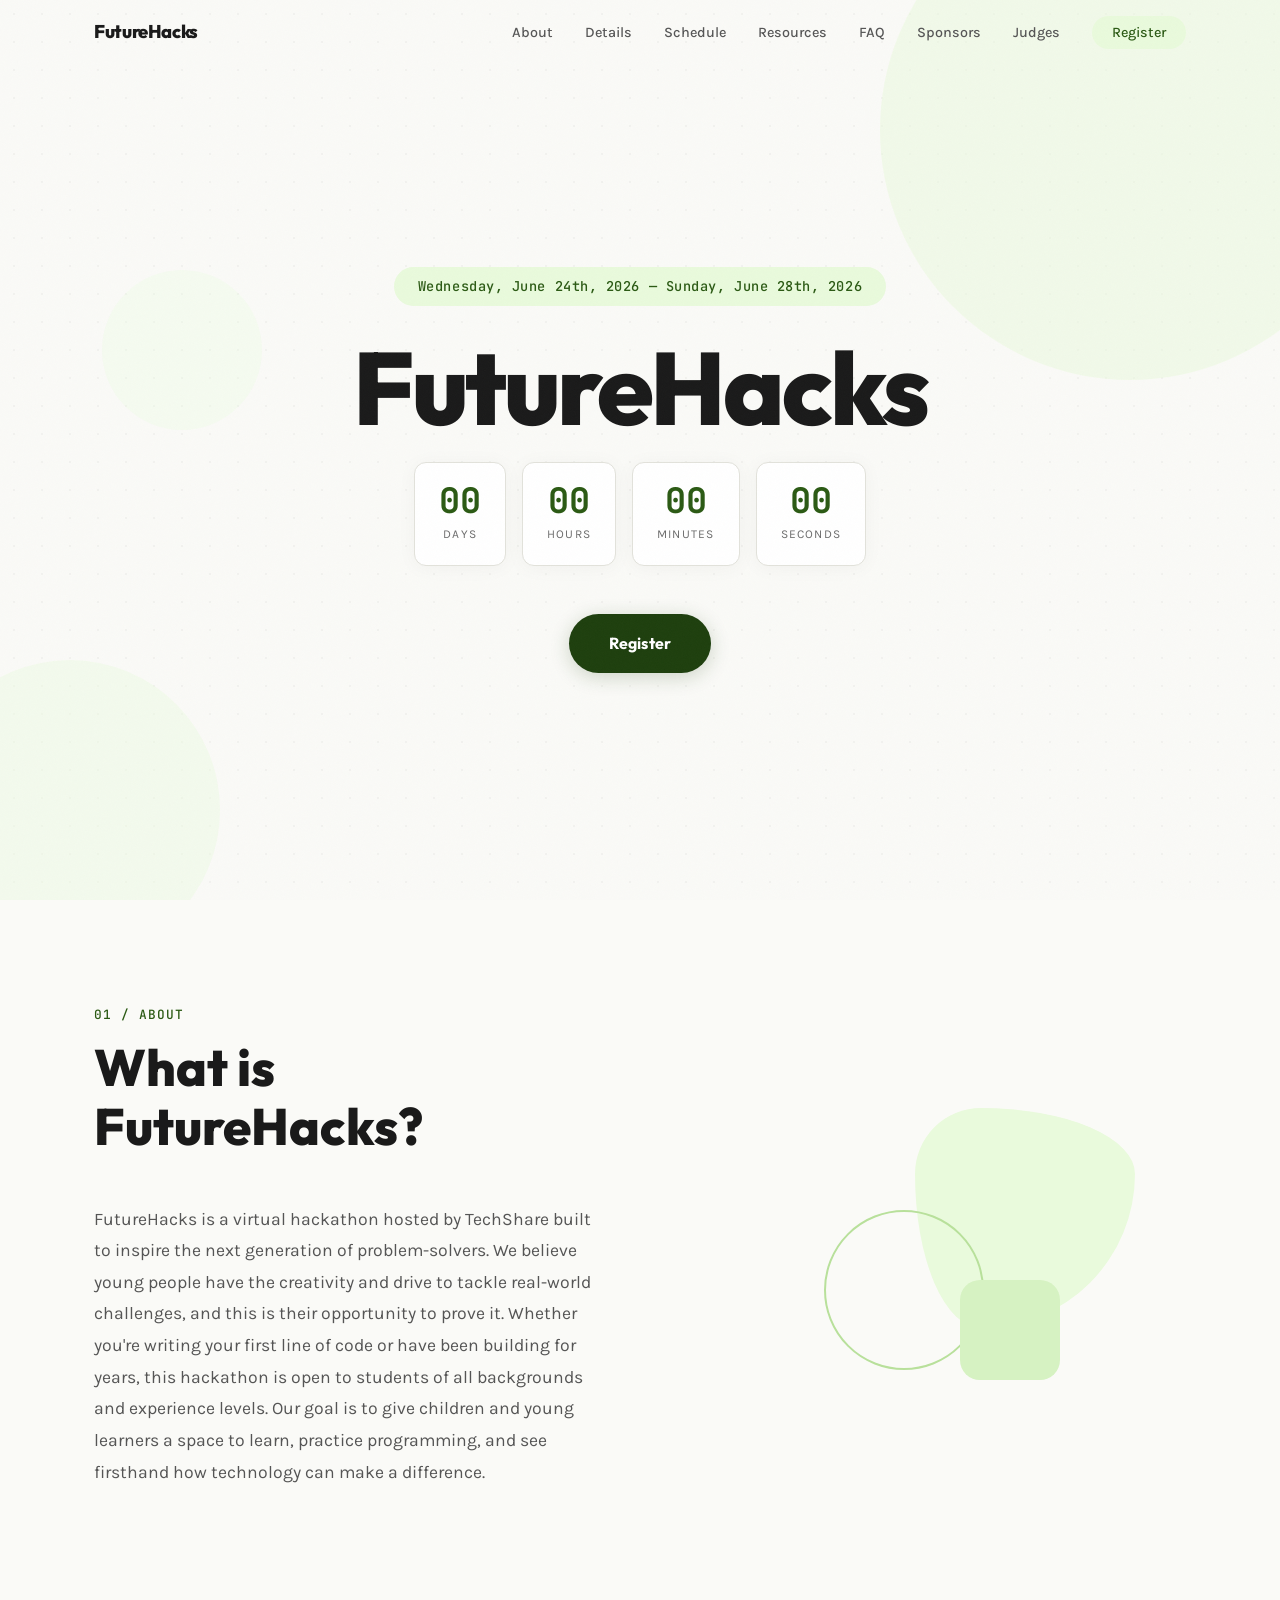
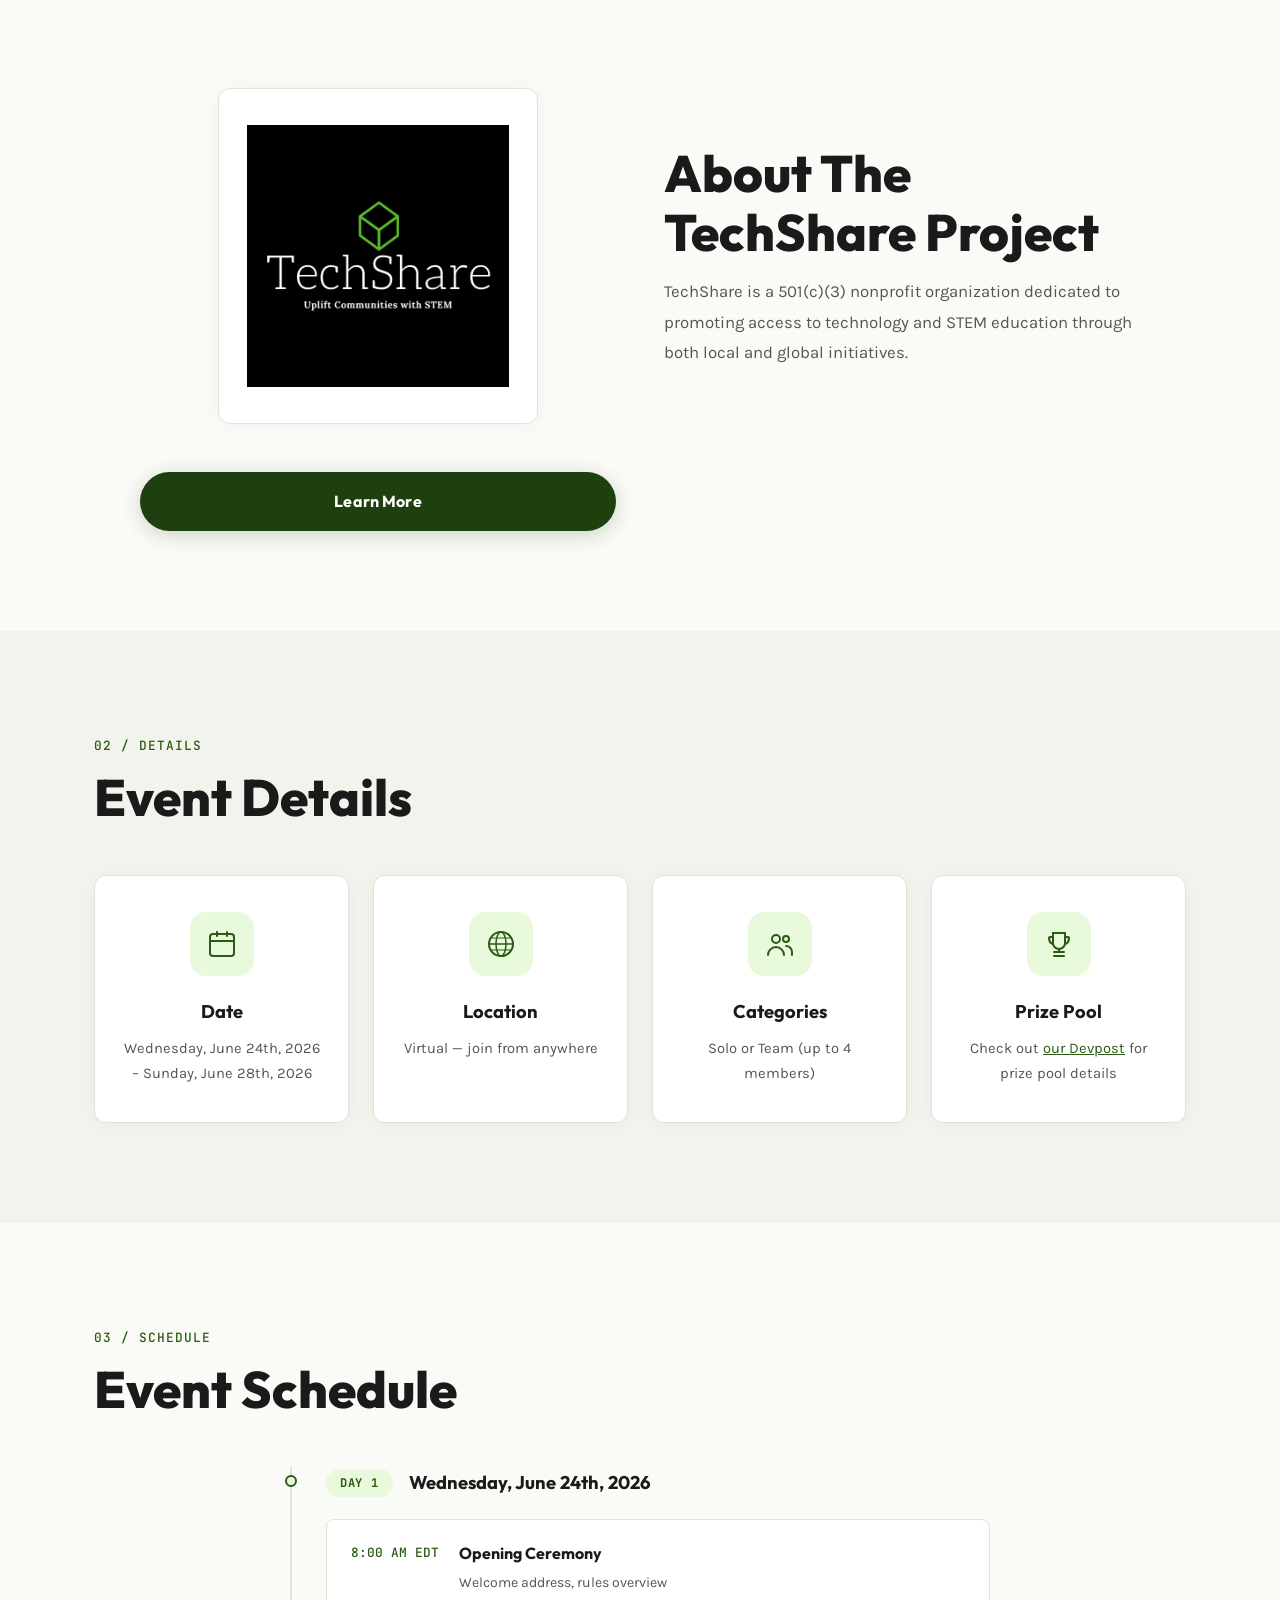
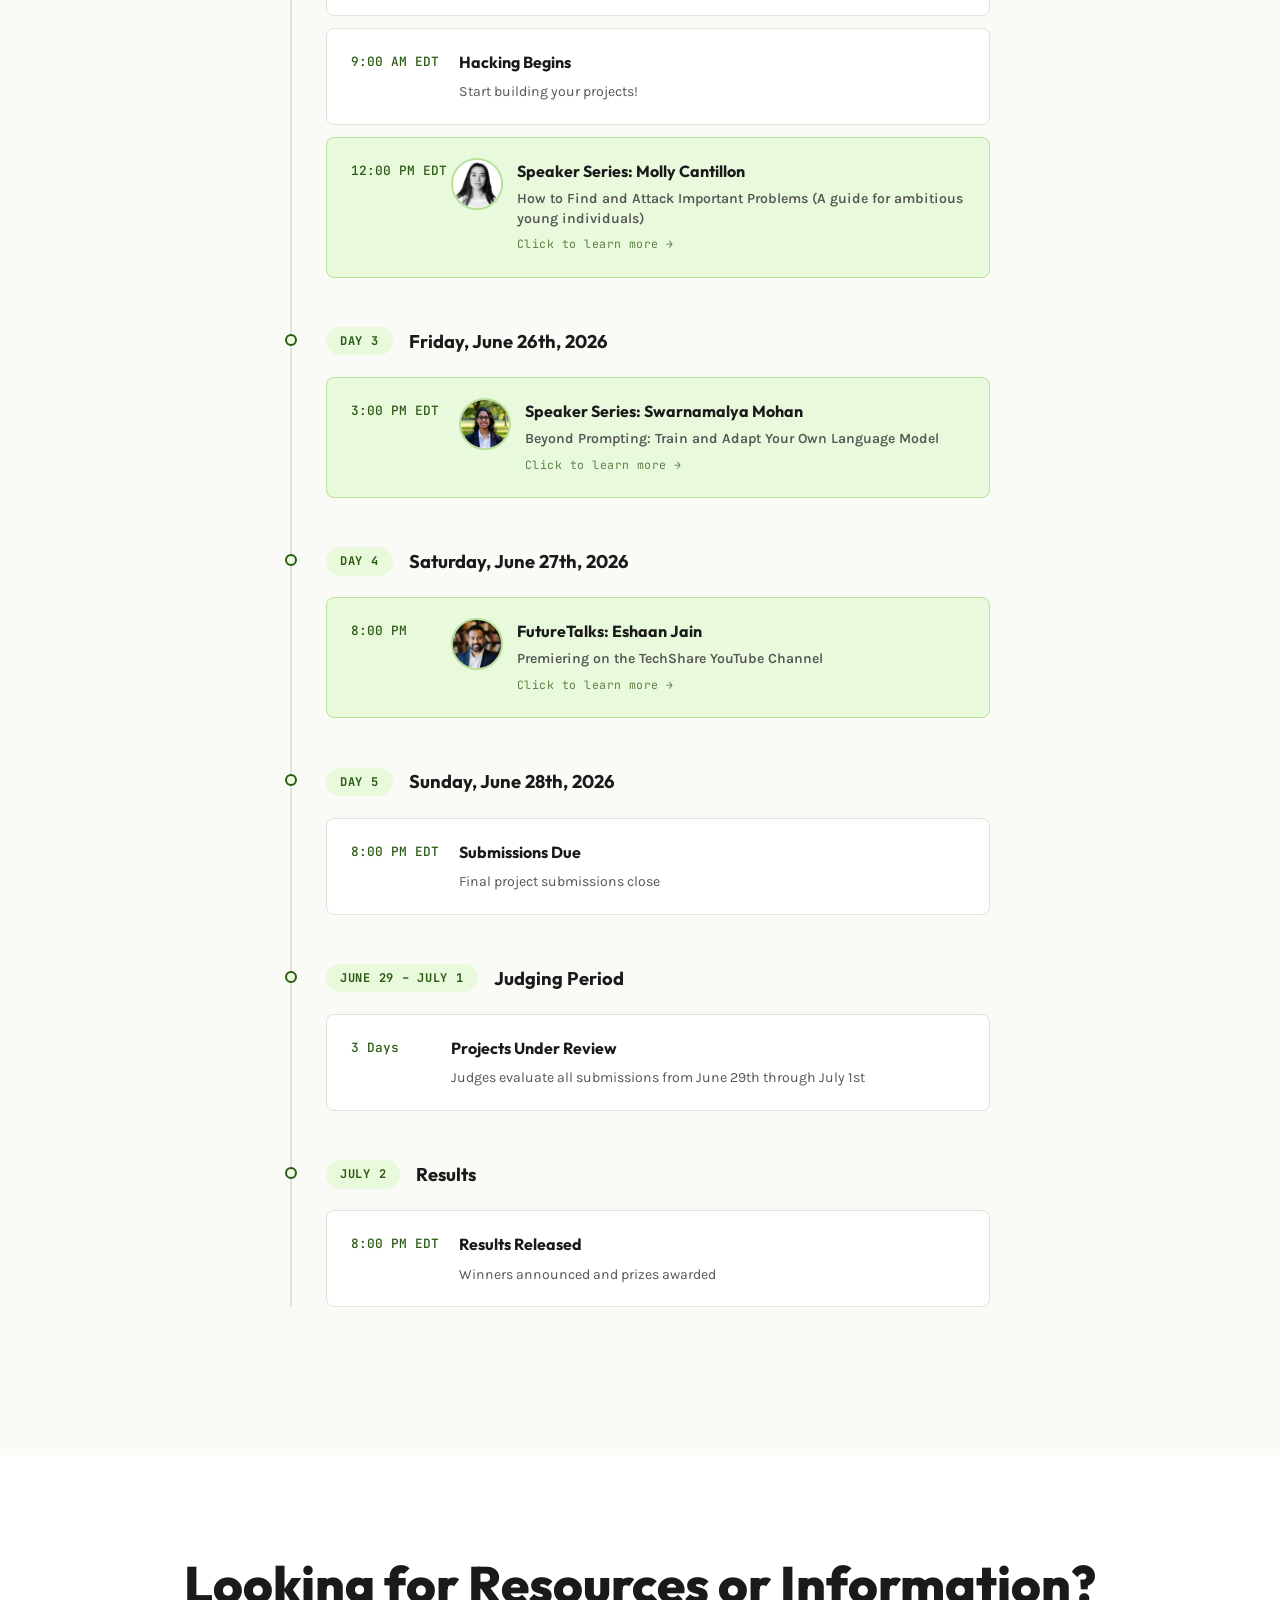
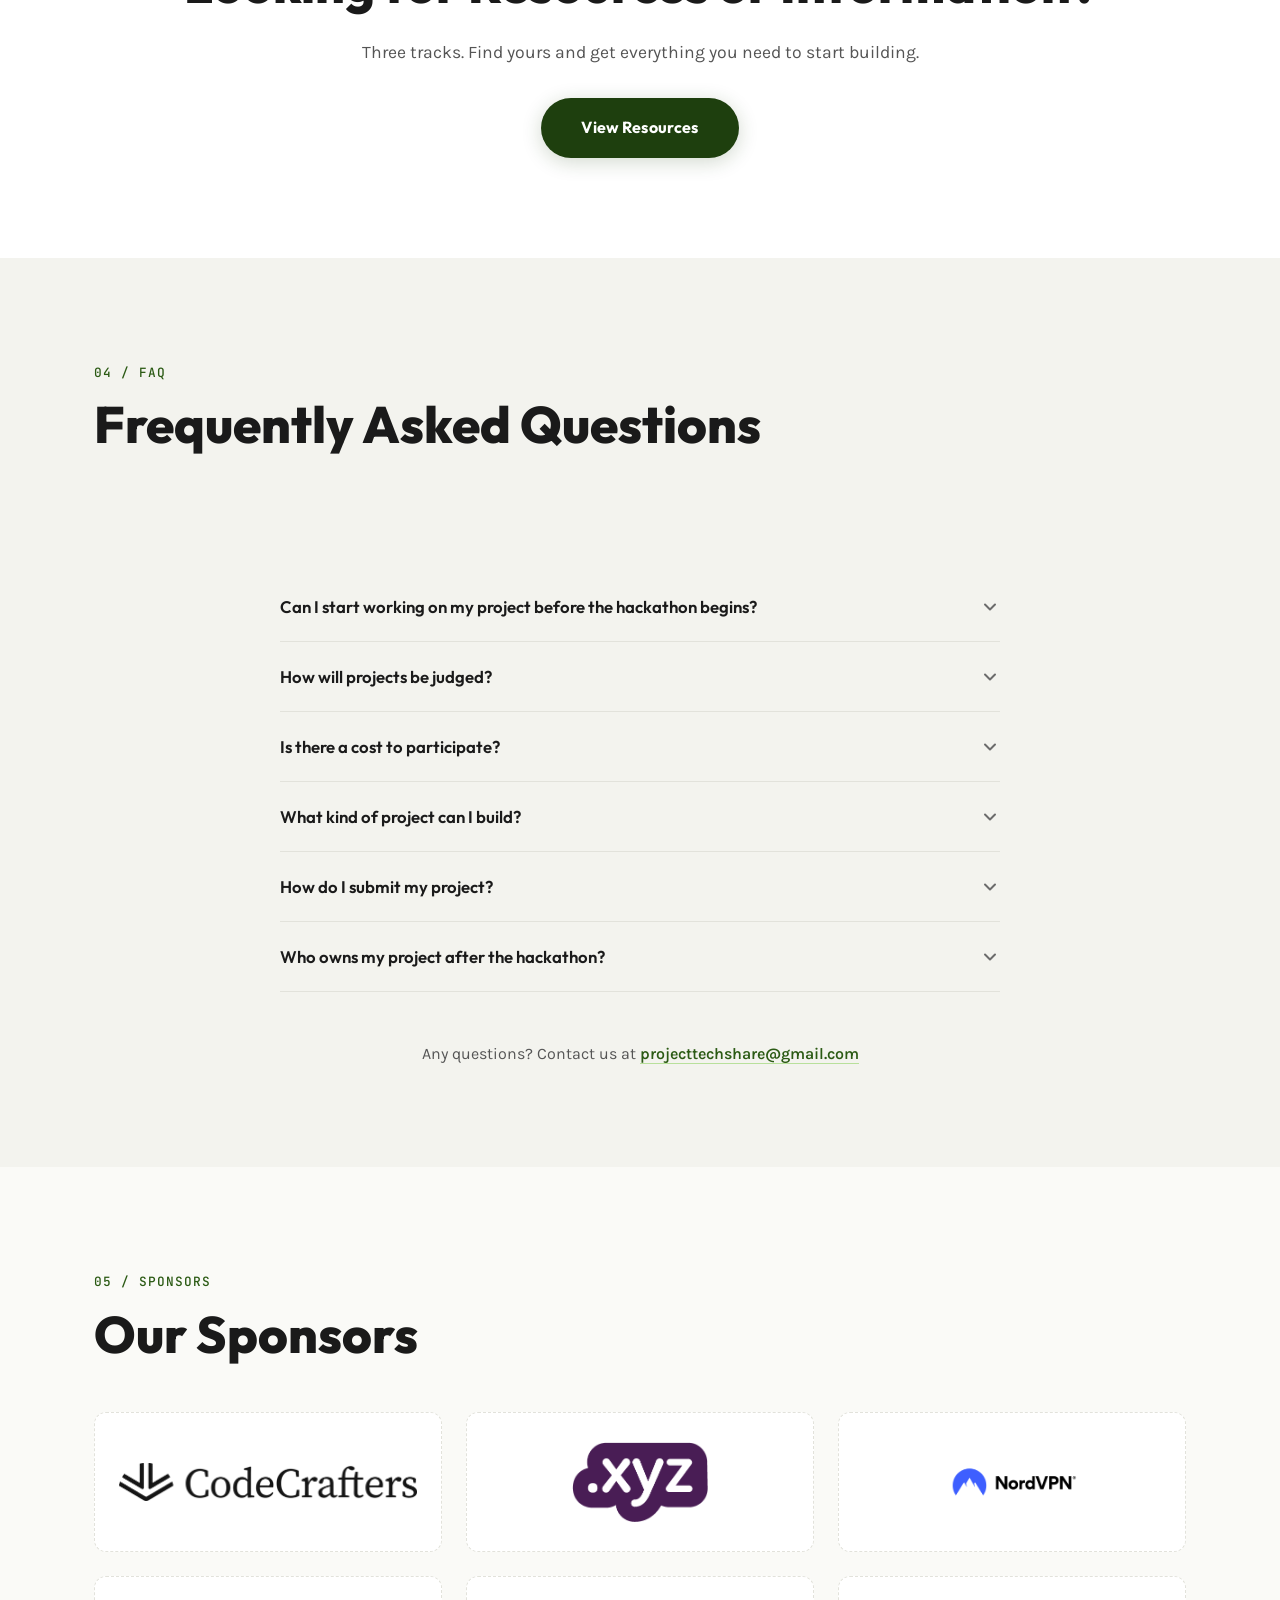
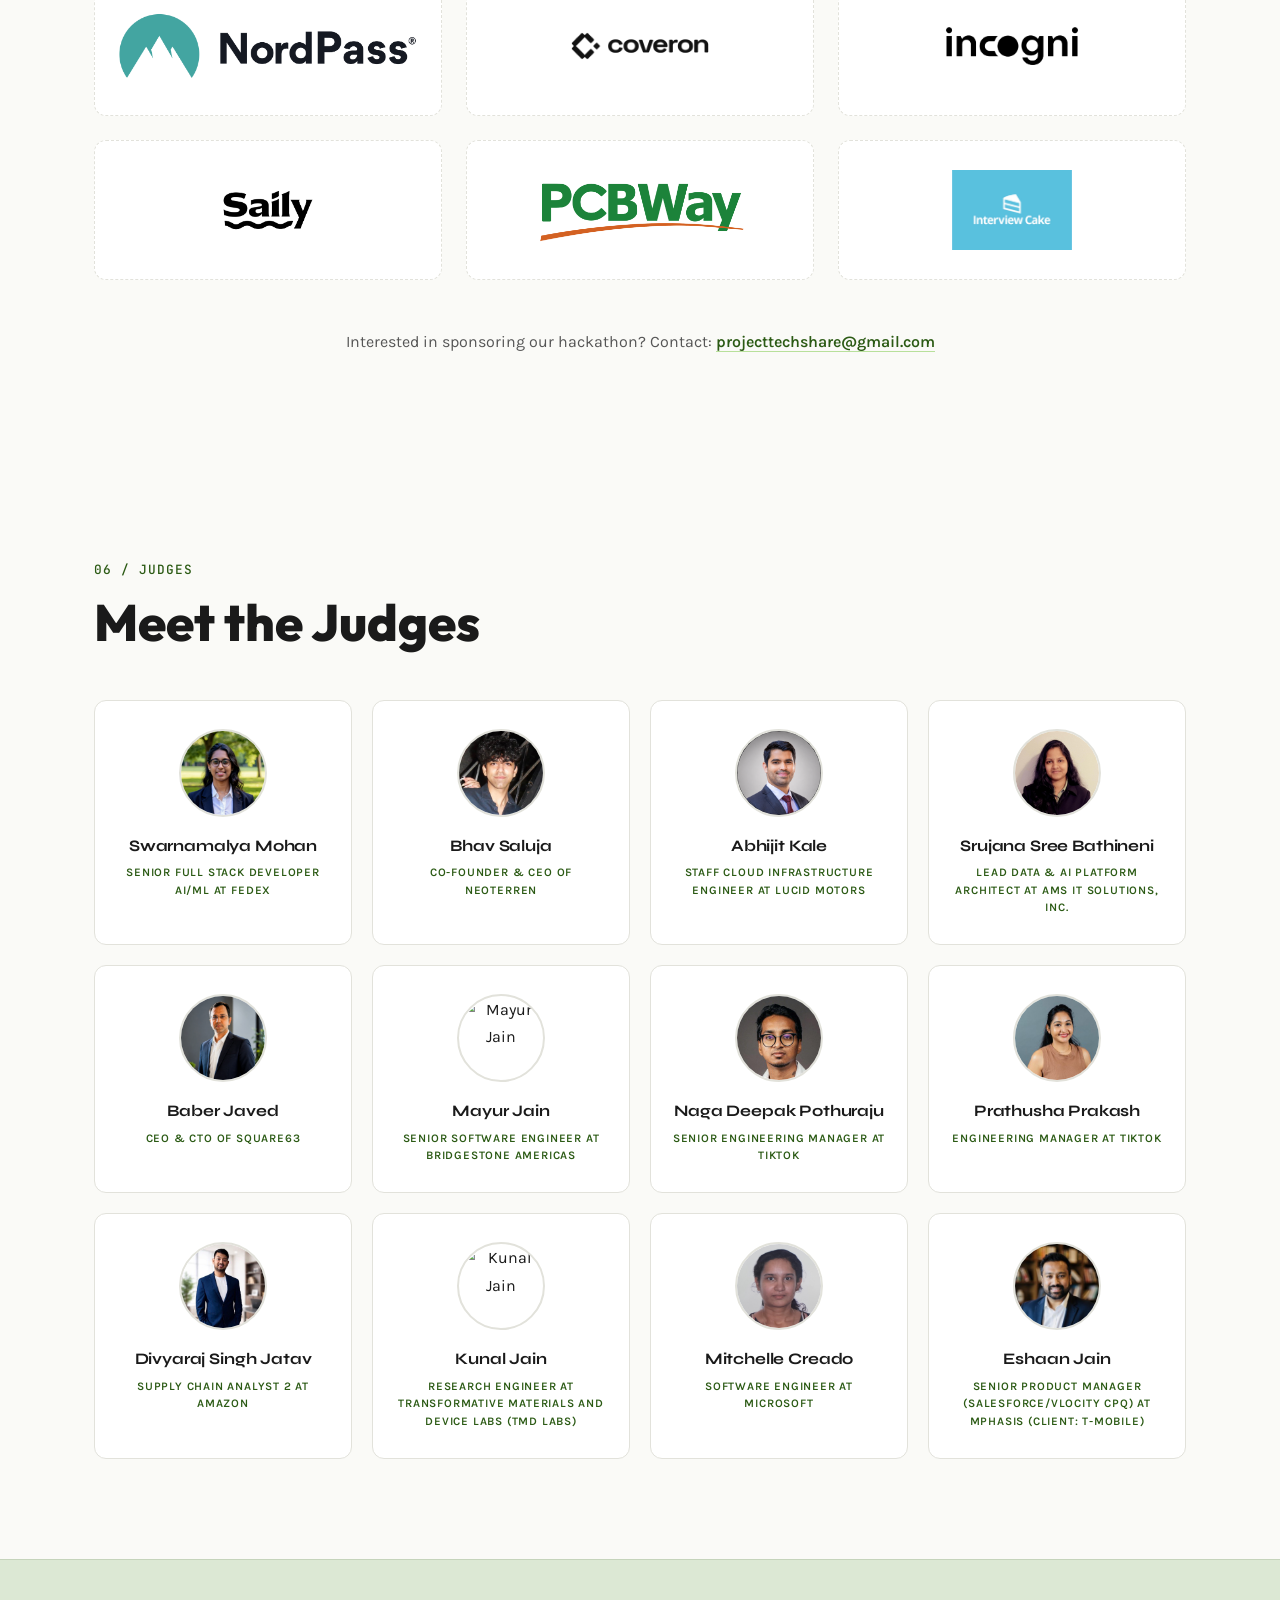
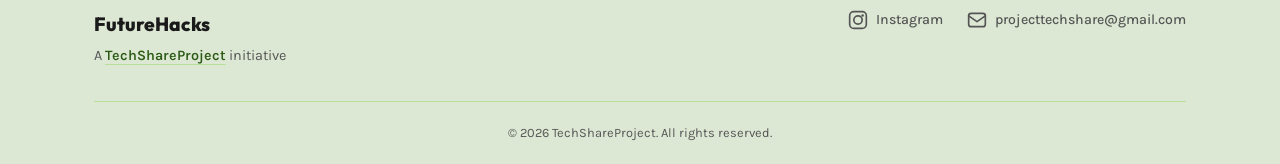
==== commit 63b53eb5: "Merge remote-tracking branch 'origin/main' into arun's-work" ====
--- a/index.html
+++ b/index.html
@@ -283,6 +283,31 @@
         </div>
         <div class="timeline-day reveal">
           <div class="timeline-day-header">
+            <span class="timeline-badge">Day 4</span>
+            <h3>Saturday, June 27th, 2026</h3>
+          </div>
+          <div class="timeline-events">
+            <div class="timeline-event speaker-event"
+              data-speaker="Eshaan Jain"
+              data-title="FutureTalks"
+              data-photo="assets/judgephotos/eshaanjain.png"
+              data-description="FutureTalks is a podcast-style interview series where TechShare sits down with industry professionals to talk about the real stuff: how they got to where they are, the projects that challenged them, and what they actually wish they had known starting out. In this episode, we are joined by Eshaan Jain, Senior Product Manager at Mphasis, for a 15-minute conversation about his professional journey, his history with hackathons, the work he has built along the way, and the advice he would give to any young developer just getting started. The session will premiere on the TechShare YouTube channel so that participants from every time zone can watch on their own schedule.">
+              <span class="timeline-time">8:00 PM</span>
+              <div class="timeline-event-info">
+                <div class="speaker-card-inner">
+                  <img src="assets/judgephotos/eshaanjain.png" alt="Eshaan Jain" class="speaker-thumb">
+                  <div>
+                    <h4>FutureTalks: Eshaan Jain</h4>
+                    <p class="speaker-session-title">Premiering on the TechShare YouTube Channel</p>
+                    <span class="speaker-learn-more">Click to learn more →</span>
+                  </div>
+                </div>
+              </div>
+            </div>
+          </div>
+        </div>
+        <div class="timeline-day reveal">
+          <div class="timeline-day-header">
             <span class="timeline-badge">Day 5</span>
             <h3>Sunday, June 28th, 2026</h3>
           </div>
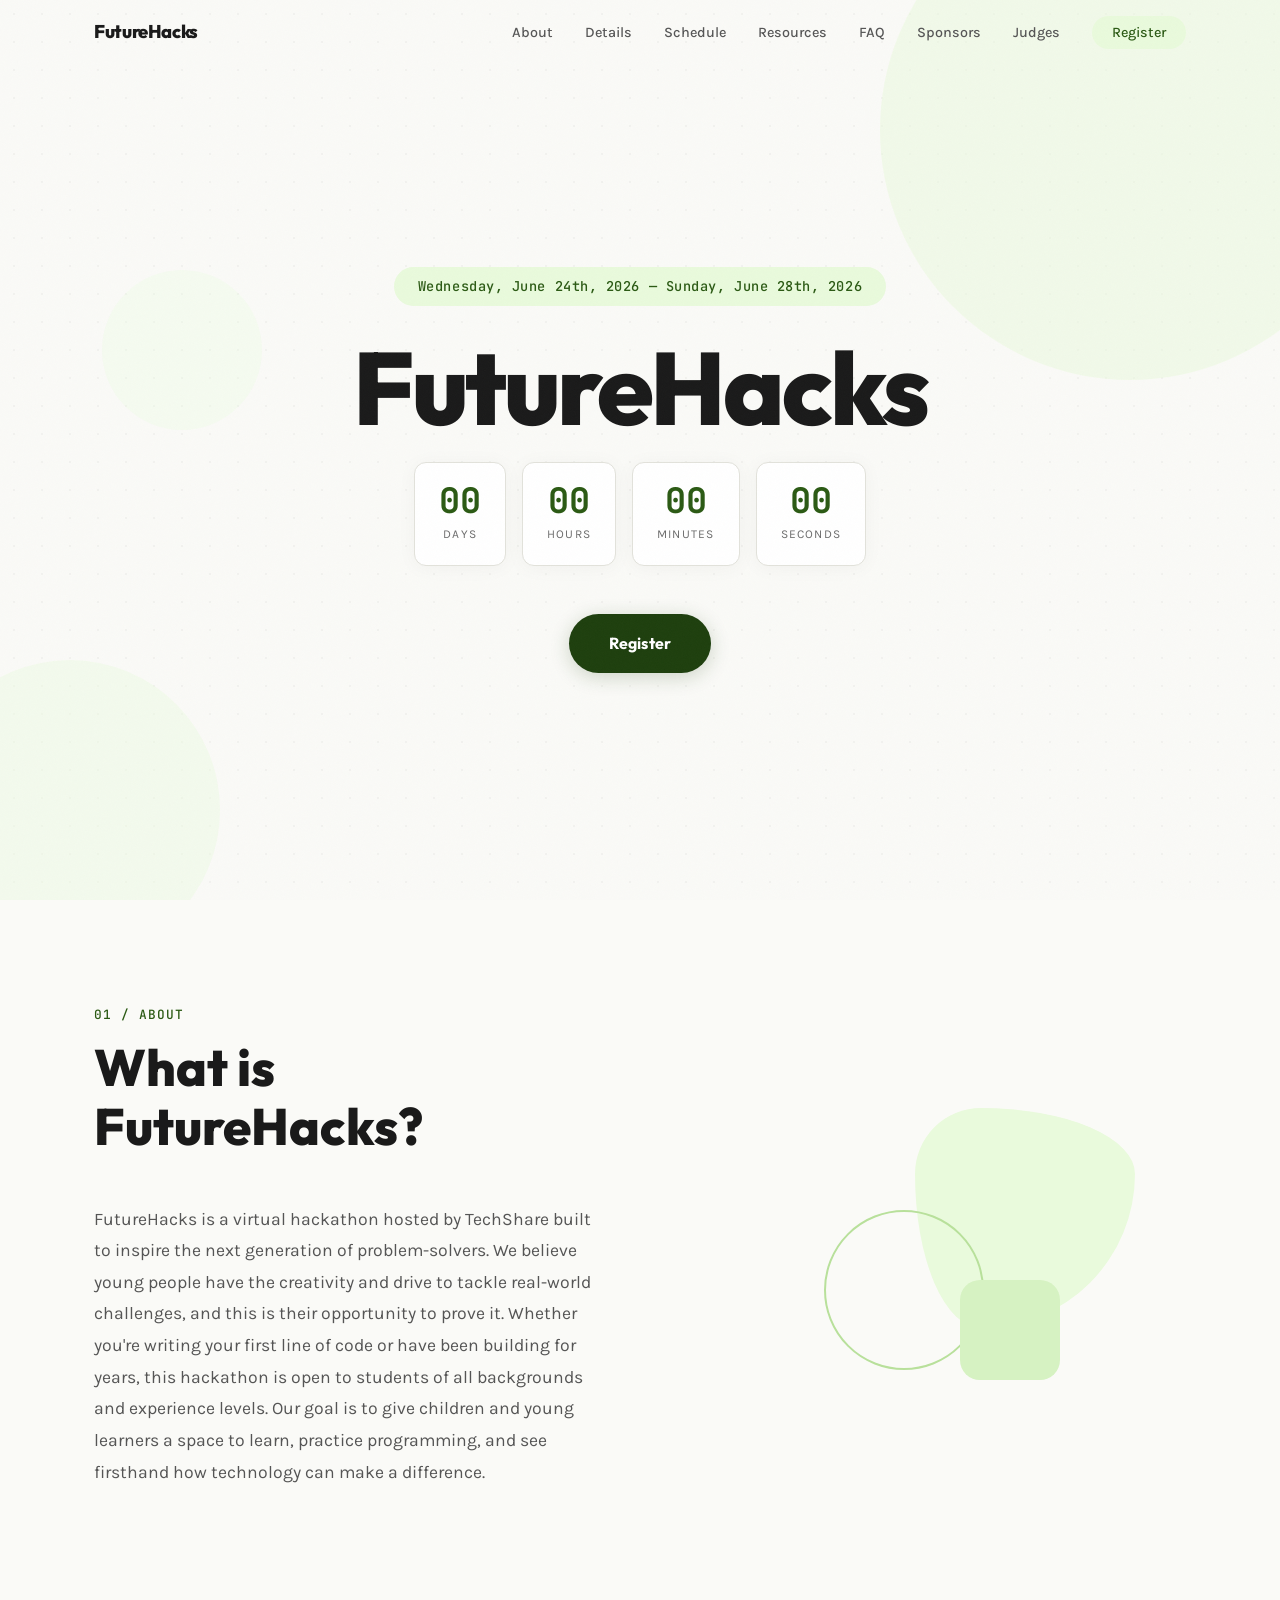
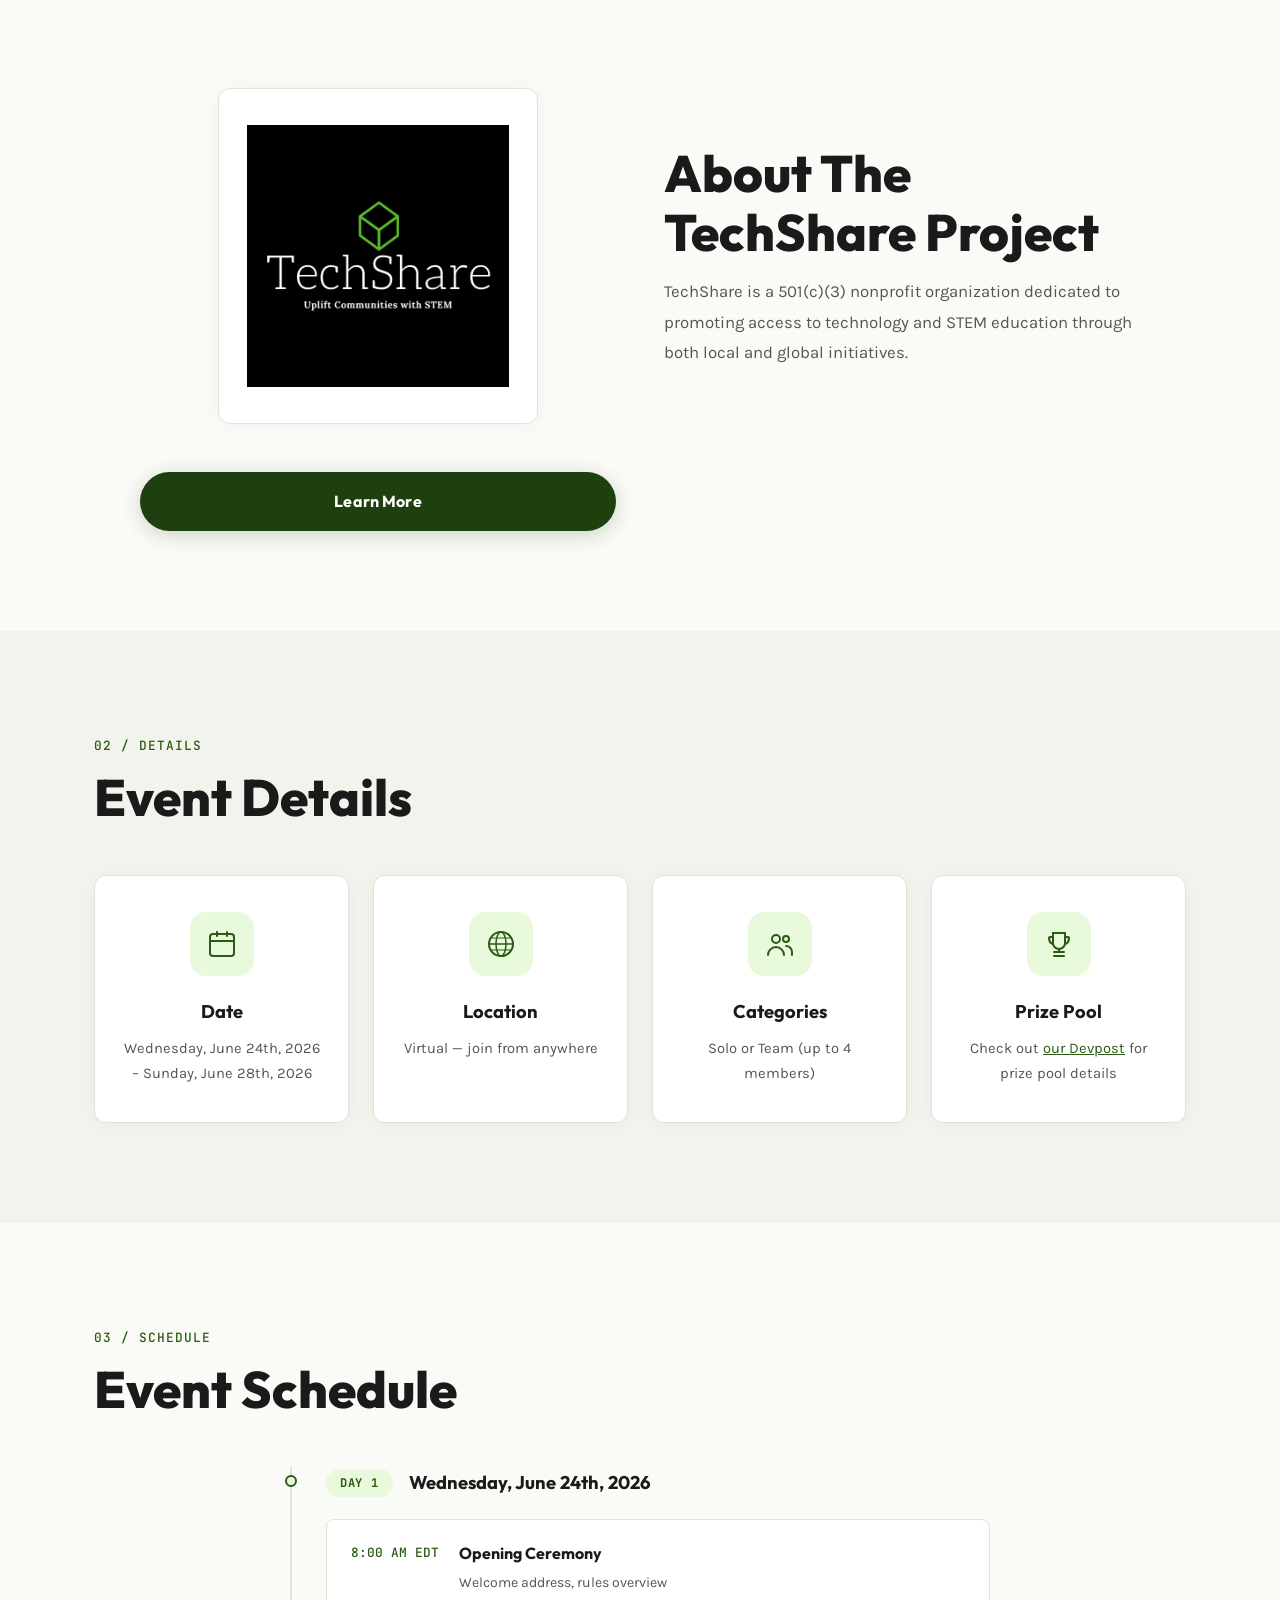
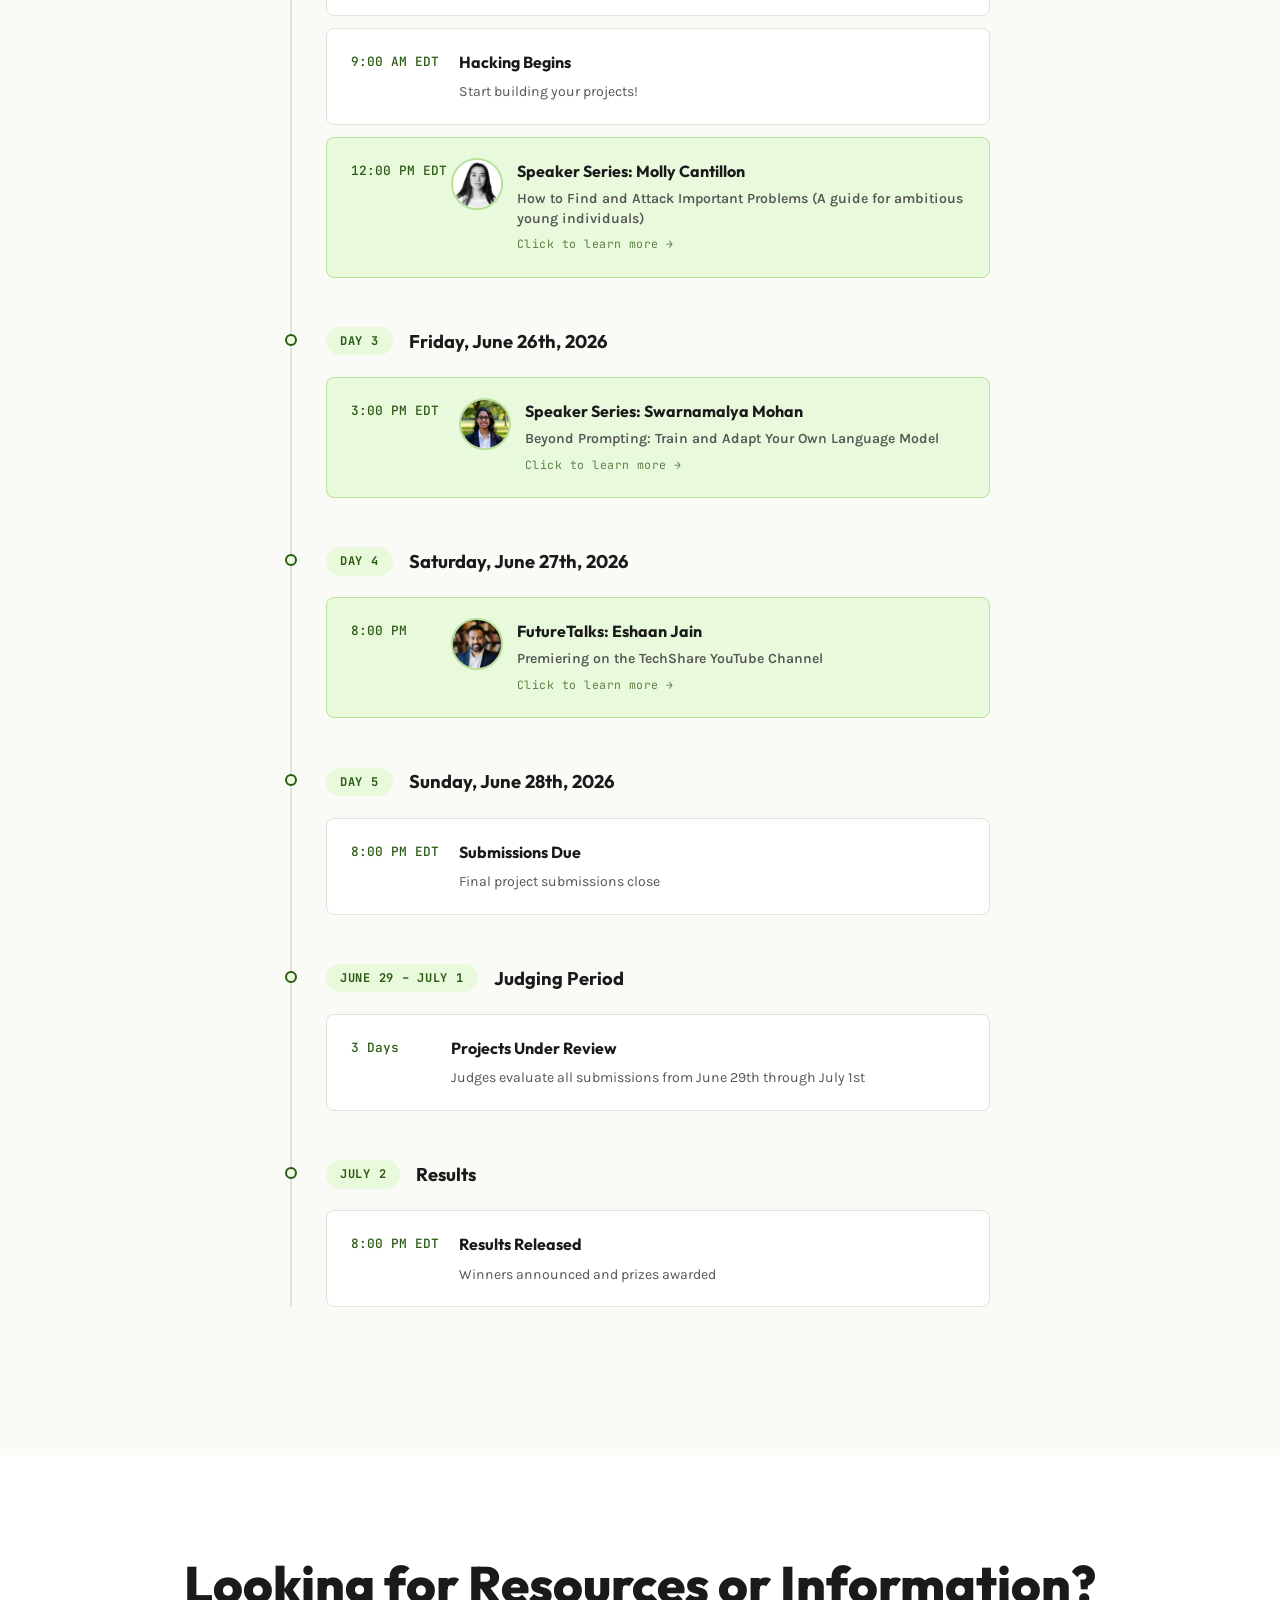
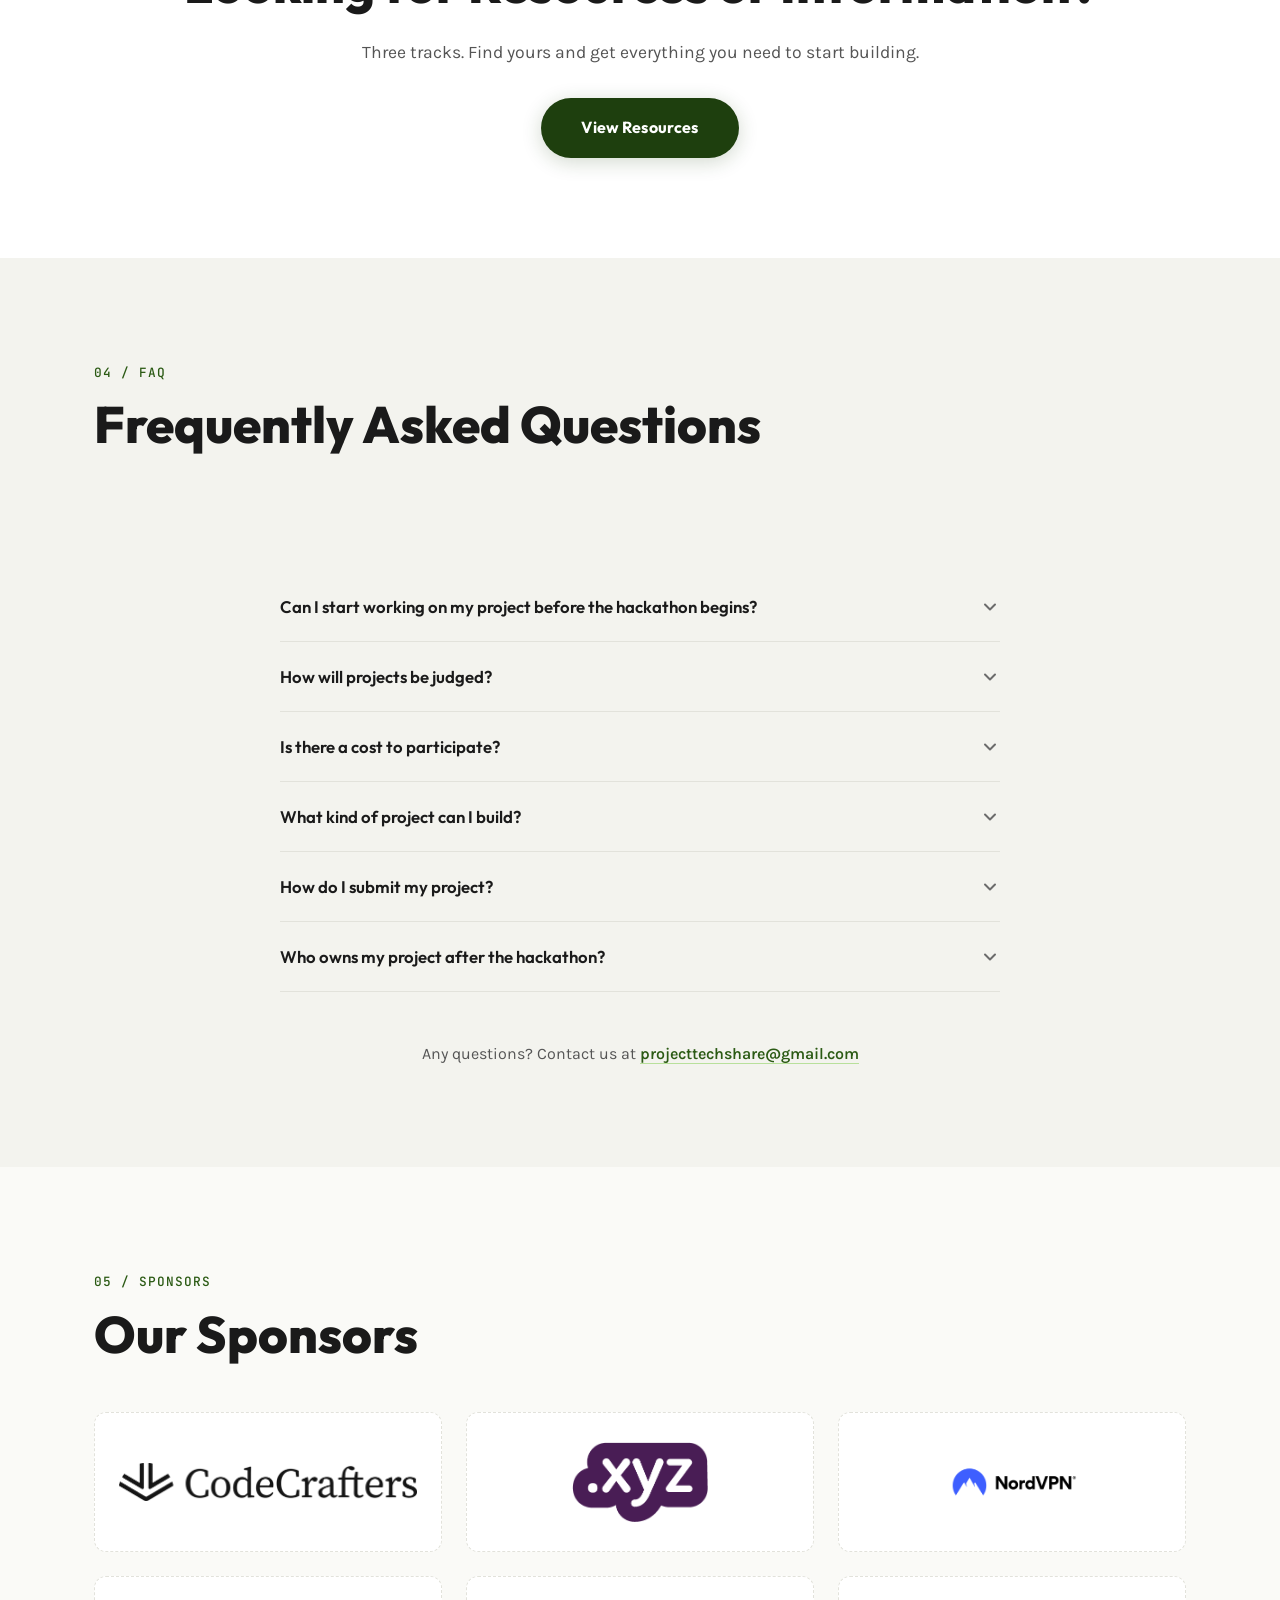
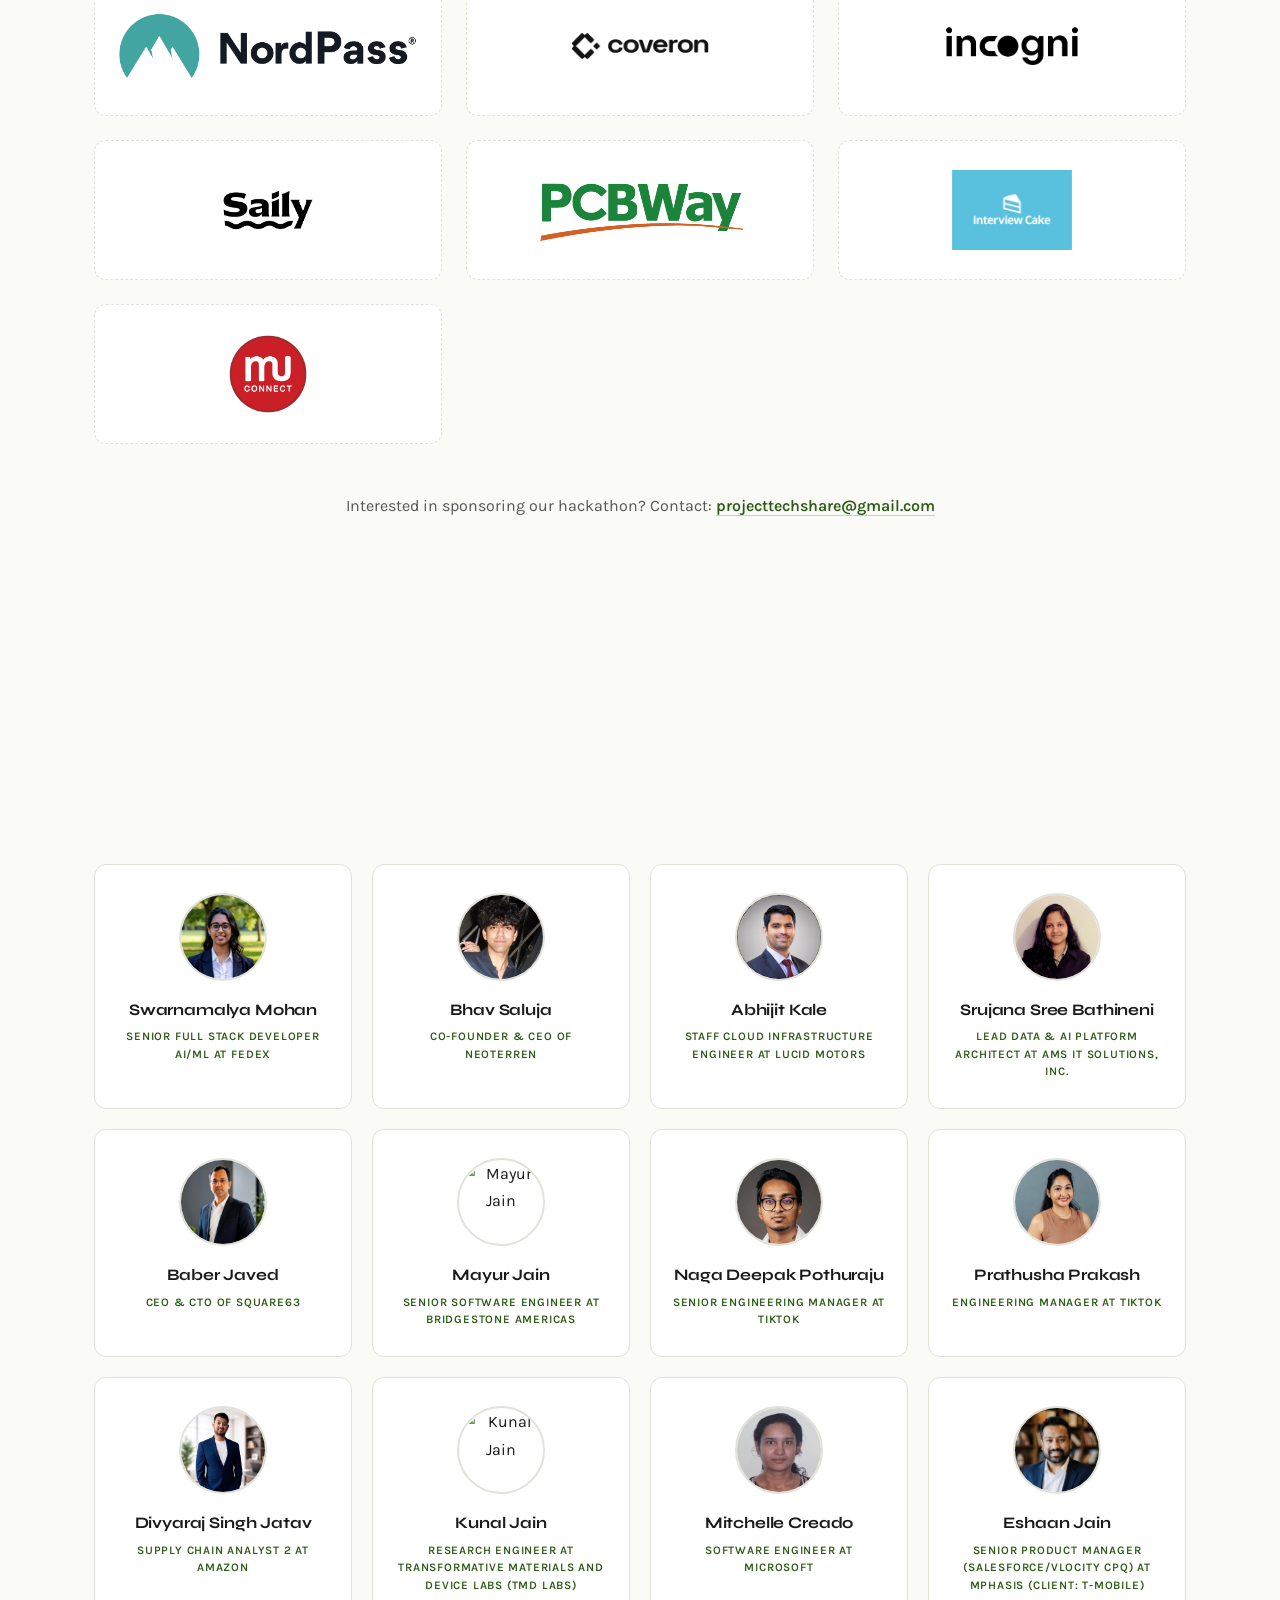
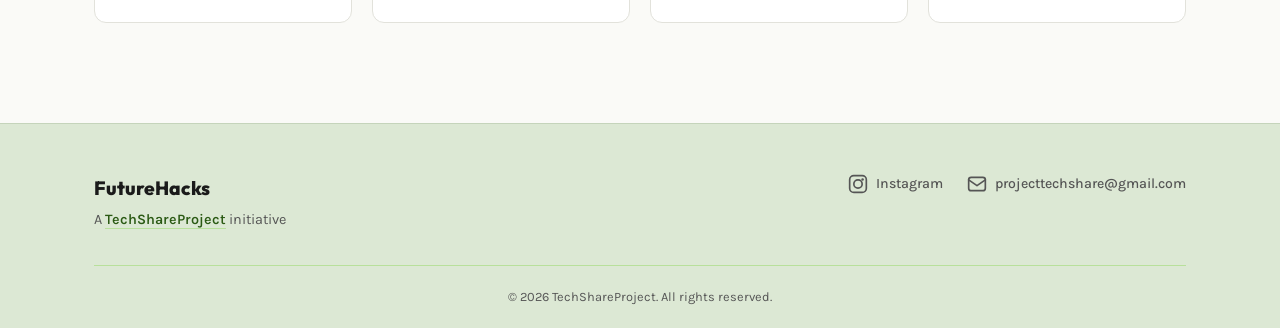
==== commit 6c9f70c4: "Add Mentoru sponsorship logo to the index page" ====
--- a/index.html
+++ b/index.html
@@ -239,7 +239,8 @@
               data-role="Founder at NOX"
               data-bio="Molly Cantillon is the Founder of NOX and a Forbes 30 Under 30 honoree, specializing in AI-native personal assistants, unified messaging software, and products that help people reclaim time from everyday communication. She brings expertise in generative AI, consumer product development, and pursuing ambitious technical problems from early idea through real-world launch."
               data-description="How to Find and Attack Important Problems is a candid, high-energy talk about choosing what to work on and why most people choose wrong. Molly Cantillon walks through how she thinks about identifying problems that actually matter, separating important from merely urgent or impressive, and the filters she uses to find work worth years of her life. The talk focuses on if Molly were back in high school today, knowing what she knows now, how would she approach picking and pursuing a hard real-world problem? By the end, attendees will leave with a concrete framework for evaluating a problem and a practical playbook, usable at any age, for going after ambitious work without waiting for the right moment to start."
-              data-photo="assets/mollycantillon.png">
+              data-photo="assets/mollycantillon.png"
+              data-link="https://meet.google.com/dqg-xosg-agv">
               <span class="timeline-time">12:00 PM EDT</span>
               <div class="timeline-event-info">
                 <div class="speaker-card-inner">
@@ -266,6 +267,7 @@
               data-role="Senior Full Stack Developer AI/ML at FedEx"
               data-bio="Swarnamalya Mohan is a Senior AI/ML Advisor at FedEx, specializing in enterprise AI solutions, model training, machine learning workflows, and intelligent package image processing models for logistics and supply chain systems. She brings expertise in software engineering, AI agents, image classification, and scalable technology solutions that drive operational efficiency."
               data-photo="assets/judgephotos/swarnamalyamohan.png"
+              data-link="https://meet.google.com/vrm-zkxc-rqh"
               data-description="Beyond Prompting: Train and Adapt Your Own Language Model is a hands-on session that takes participants through the full journey of adapting a language model for a specialized task. The session begins with the foundations of model training, including how language models learn from data, how training examples are structured, and how loss and evaluation metrics guide improvement. Participants will then explore how to prepare a task-specific dataset, establish a baseline, and fine-tune a pretrained model using parameter-efficient techniques such as LoRA and QLoRA. The session will also demonstrate how to compare model behavior before and after training, evaluate whether the model has genuinely improved, and identify common issues such as overfitting, poor data quality, and unstable outputs. By the end, attendees will understand how to move beyond prompt engineering and build a repeatable workflow for training, evaluating, and adapting language models without requiring massive compute resources.">
               <span class="timeline-time">3:00 PM EDT</span>
               <div class="timeline-event-info">
@@ -291,7 +293,8 @@
               data-speaker="Eshaan Jain"
               data-title="FutureTalks"
               data-photo="assets/judgephotos/eshaanjain.png"
-              data-description="FutureTalks is a podcast-style interview series where TechShare sits down with industry professionals to talk about the real stuff: how they got to where they are, the projects that challenged them, and what they actually wish they had known starting out. In this episode, we are joined by Eshaan Jain, Senior Product Manager at Mphasis, for a 15-minute conversation about his professional journey, his history with hackathons, the work he has built along the way, and the advice he would give to any young developer just getting started. The session will premiere on the TechShare YouTube channel so that participants from every time zone can watch on their own schedule.">
+              data-description="FutureTalks is a podcast-style interview series where TechShare sits down with industry professionals to talk about the real stuff: how they got to where they are, the projects that challenged them, and what they actually wish they had known starting out. In this episode, we are joined by Eshaan Jain, Senior Product Manager at Mphasis, for a 15-minute conversation about his professional journey, his history with hackathons, the work he has built along the way, and the advice he would give to any young developer just getting started. The session will premiere on the TechShare YouTube channel so that participants from every time zone can watch on their own schedule."
+              data-link="">
               <span class="timeline-time">8:00 PM</span>
               <div class="timeline-event-info">
                 <div class="speaker-card-inner">
@@ -474,6 +477,11 @@
             <img src="assets/sponsors/interviewcakelogo.png" alt="InterviewCake" width="1024" height="682" style="max-width: 100%; max-height: 80px; object-fit: contain;">
           </a>
         </div>
+        <div class="sponsor-box reveal" style="display: flex; align-items: center; justify-content: center;">
+          <a href="https://mentoruconnect.com/" target="_blank">
+            <img src="assets/sponsors/mentoru.png" alt="Mentoru" width="2001" height="2001" style="max-width: 100%; max-height: 80px; object-fit: contain;">
+          </a>
+        </div>
       </div>
       <p class="sponsors-contact reveal">Interested in sponsoring our hackathon? Contact: <a href="mailto:projecttechshare@gmail.com">projecttechshare@gmail.com</a></p>
     </div>
@@ -673,6 +681,9 @@
         <div class="speaker-modal-right">
           <h4 class="speaker-modal-talk-title" id="modalSpeakerTalkTitle"></h4>
           <p class="speaker-modal-desc" id="modalSpeakerDesc"></p>
+          <a id="modalSpeakerLink" href="#" target="_blank" rel="noopener noreferrer" class="speaker-modal-join-link" style="display:none;">
+            Join session →
+          </a>
         </div>
       </div>
     </div>
--- a/css/style.css
+++ b/css/style.css
@@ -522,6 +522,28 @@
   margin: 0;
   text-align: left;
 }
+.speaker-modal-join-link {
+  display: inline-flex;
+  align-items: center;
+  gap: 6px;
+  margin-top: 8px;
+  padding: 10px 20px;
+  background: var(--accent);
+  color: var(--accent-text);
+  font-family: 'Syne', sans-serif;
+  font-size: 0.88rem;
+  font-weight: 700;
+  letter-spacing: 0.04em;
+  text-decoration: none;
+  border: 1px solid var(--accent-strong);
+  border-radius: 6px;
+  transition: background 0.15s, transform 0.15s;
+  align-self: flex-start;
+}
+.speaker-modal-join-link:hover {
+  background: var(--accent-hover);
+  transform: translateY(-1px);
+}
 @media (max-width: 720px) {
   .judge-modal.speaker-modal { padding: 36px 28px 32px; }
   .speaker-modal-layout { flex-direction: column; gap: 28px; }
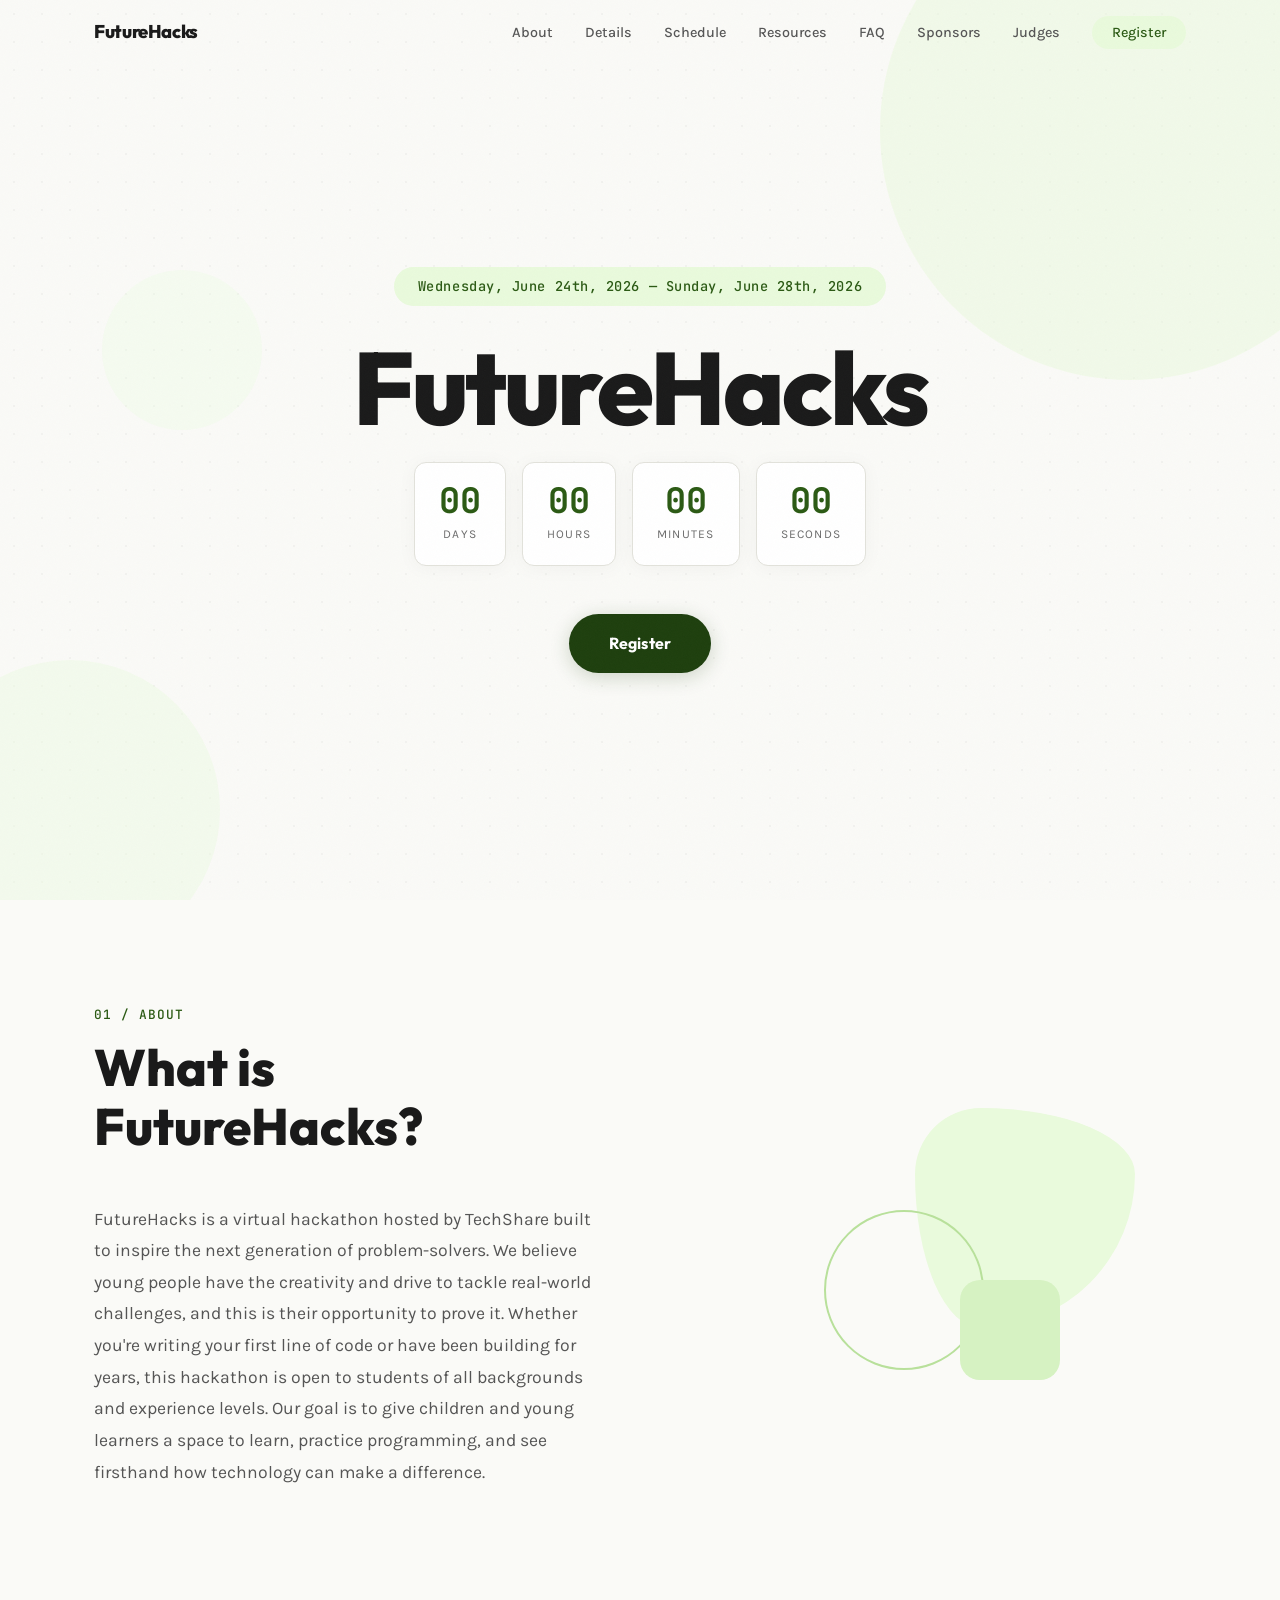
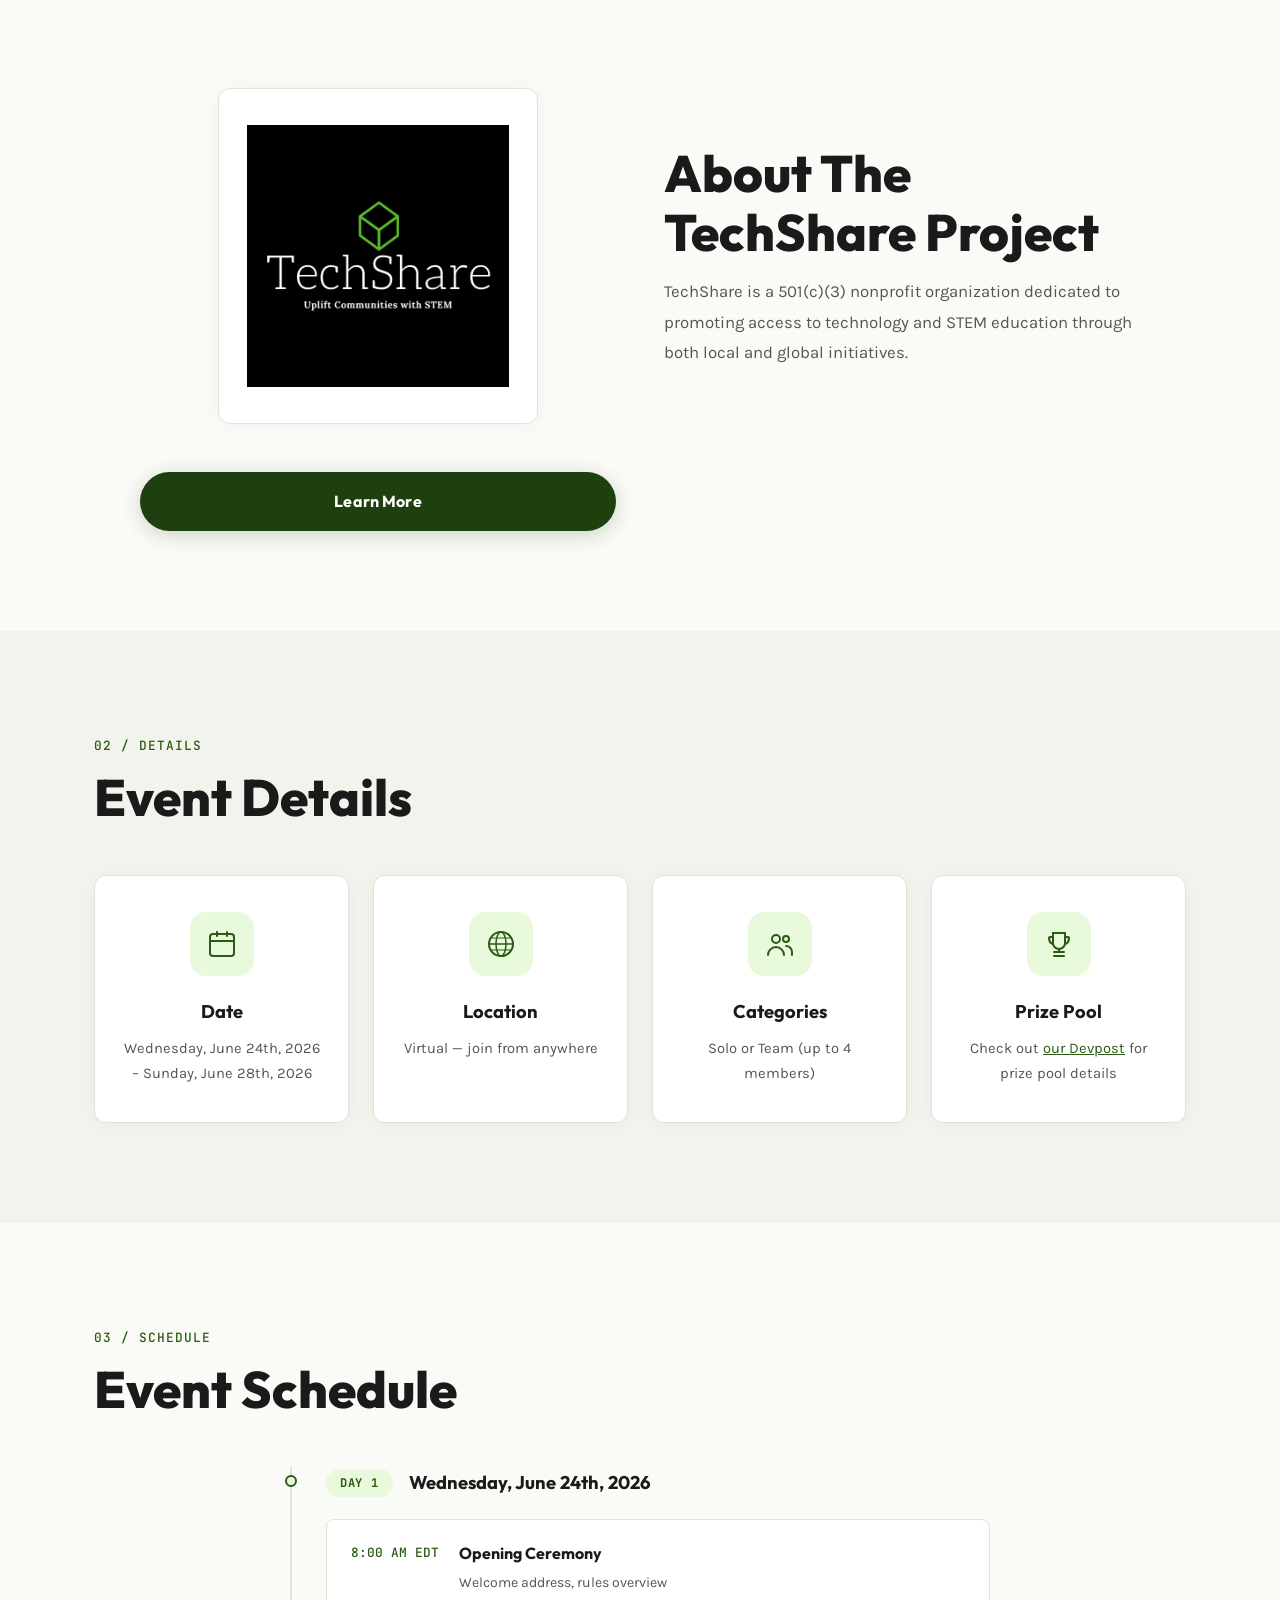
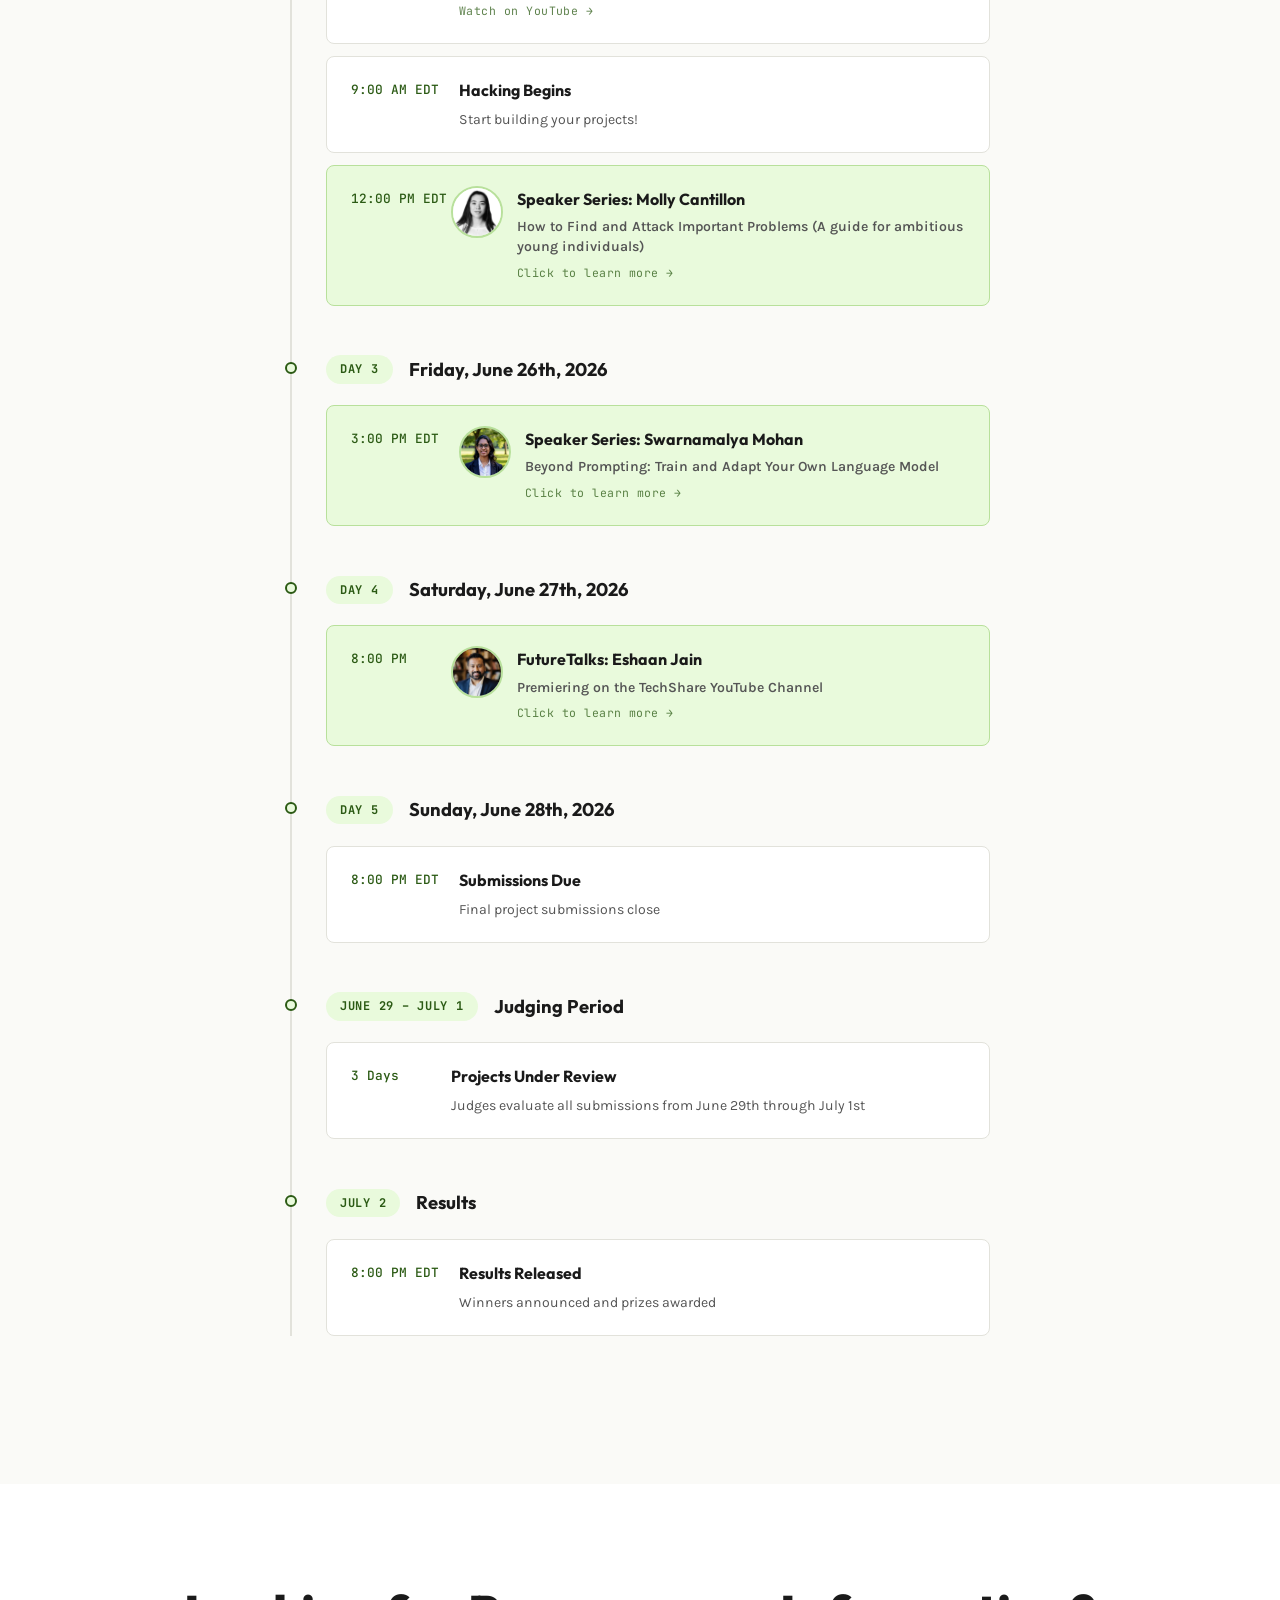
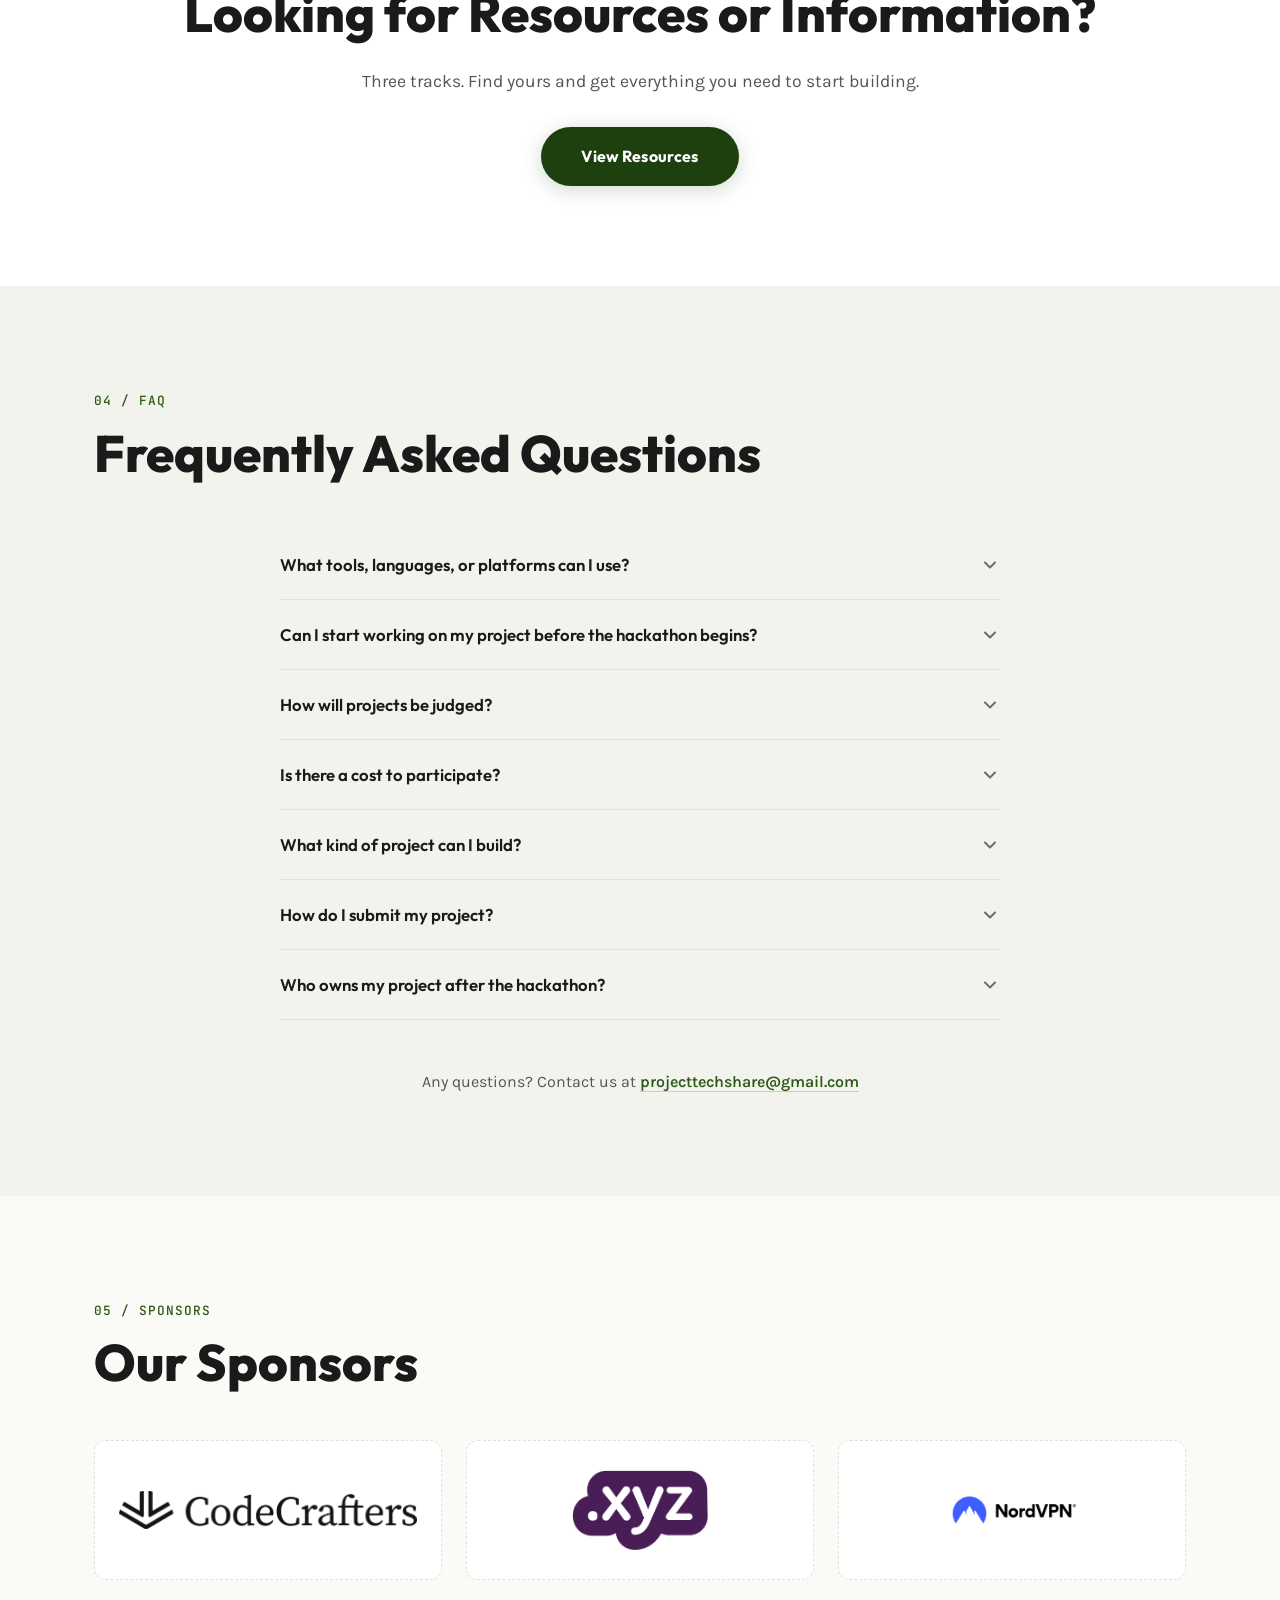
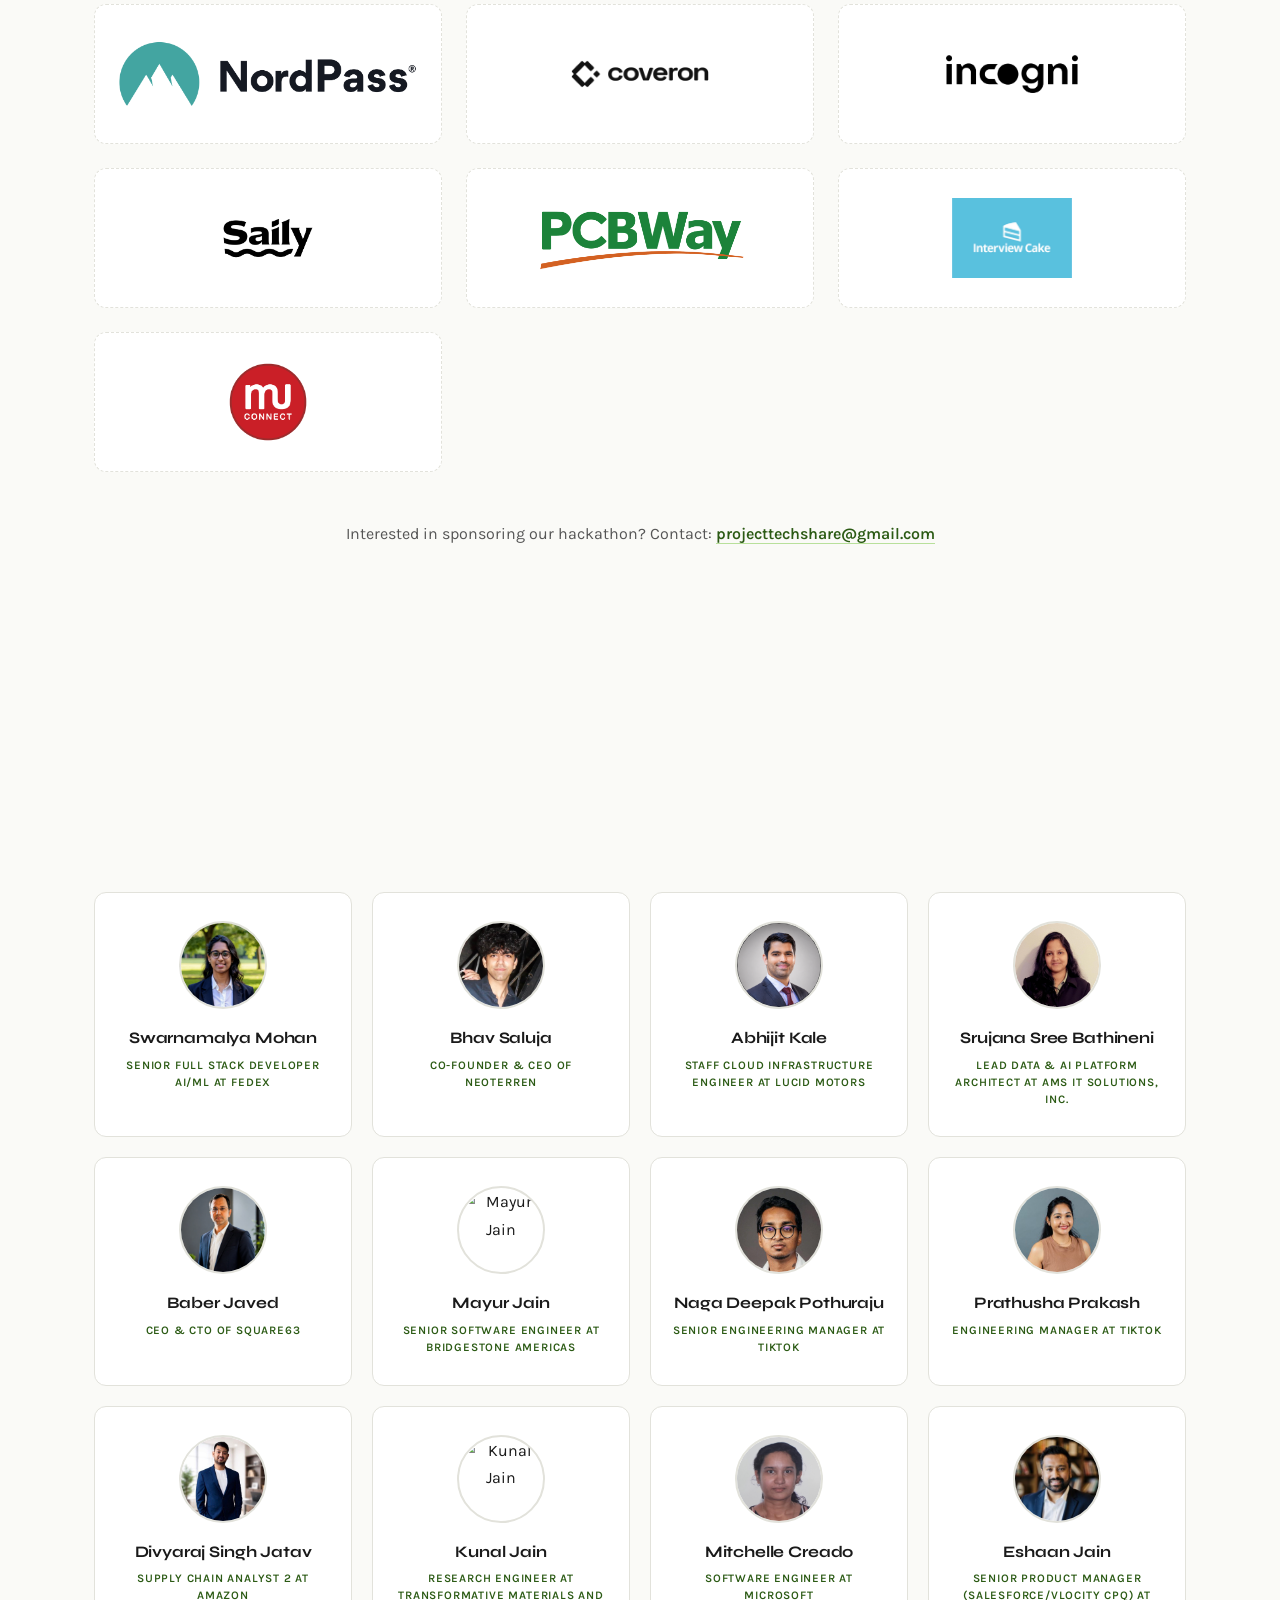
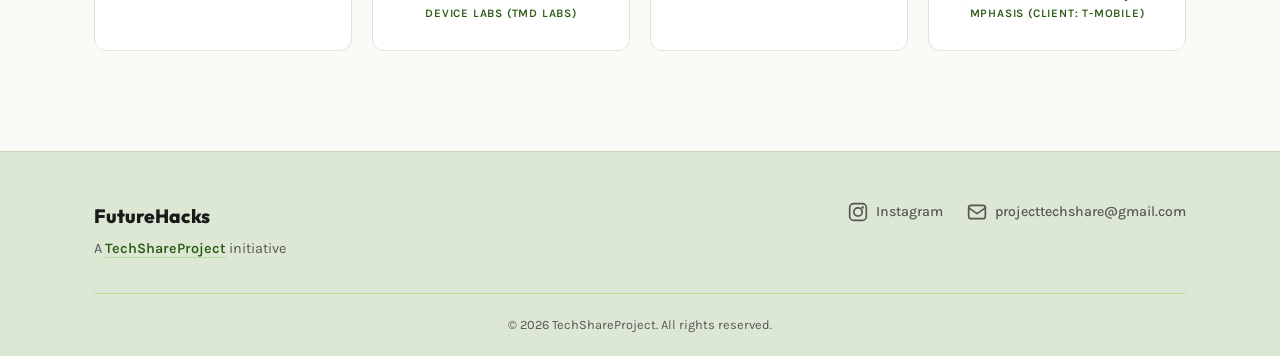
==== commit 416ca28a: "Add YouTube link support to timeline events and update modal link text" ====
--- a/index.html
+++ b/index.html
@@ -219,13 +219,14 @@
             <h3>Wednesday, June 24th, 2026</h3>
           </div>
           <div class="timeline-events">
-            <div class="timeline-event">
+            <a href="https://www.youtube.com/watch?v=LCmubzDgq4k" target="_blank" rel="noopener noreferrer" class="timeline-event timeline-event-link">
               <span class="timeline-time">8:00 AM EDT</span>
               <div class="timeline-event-info">
                 <h4>Opening Ceremony</h4>
                 <p>Welcome address, rules overview</p>
-              </div>
-            </div>
+                <span class="speaker-learn-more">Watch on YouTube →</span>
+              </div>
+            </a>
             <div class="timeline-event">
               <span class="timeline-time">9:00 AM EDT</span>
               <div class="timeline-event-info">
@@ -240,7 +241,7 @@
               data-bio="Molly Cantillon is the Founder of NOX and a Forbes 30 Under 30 honoree, specializing in AI-native personal assistants, unified messaging software, and products that help people reclaim time from everyday communication. She brings expertise in generative AI, consumer product development, and pursuing ambitious technical problems from early idea through real-world launch."
               data-description="How to Find and Attack Important Problems is a candid, high-energy talk about choosing what to work on and why most people choose wrong. Molly Cantillon walks through how she thinks about identifying problems that actually matter, separating important from merely urgent or impressive, and the filters she uses to find work worth years of her life. The talk focuses on if Molly were back in high school today, knowing what she knows now, how would she approach picking and pursuing a hard real-world problem? By the end, attendees will leave with a concrete framework for evaluating a problem and a practical playbook, usable at any age, for going after ambitious work without waiting for the right moment to start."
               data-photo="assets/mollycantillon.png"
-              data-link="https://meet.google.com/dqg-xosg-agv">
+              data-link="https://www.youtube.com/watch?v=ZS2s6Y9Zoso">
               <span class="timeline-time">12:00 PM EDT</span>
               <div class="timeline-event-info">
                 <div class="speaker-card-inner">
--- a/css/style.css
+++ b/css/style.css
@@ -434,6 +434,7 @@
   transition: var(--transition);
 }
 .timeline-event:hover { border-color: var(--accent-strong); box-shadow: var(--shadow); }
+.timeline-event-link { text-decoration: none; color: inherit; cursor: pointer; }
 .timeline-time {
   font-family: var(--font-mono); font-size: 0.8rem; font-weight: 500;
   color: var(--accent-text); white-space: nowrap; padding-top: 2px; min-width: 80px;
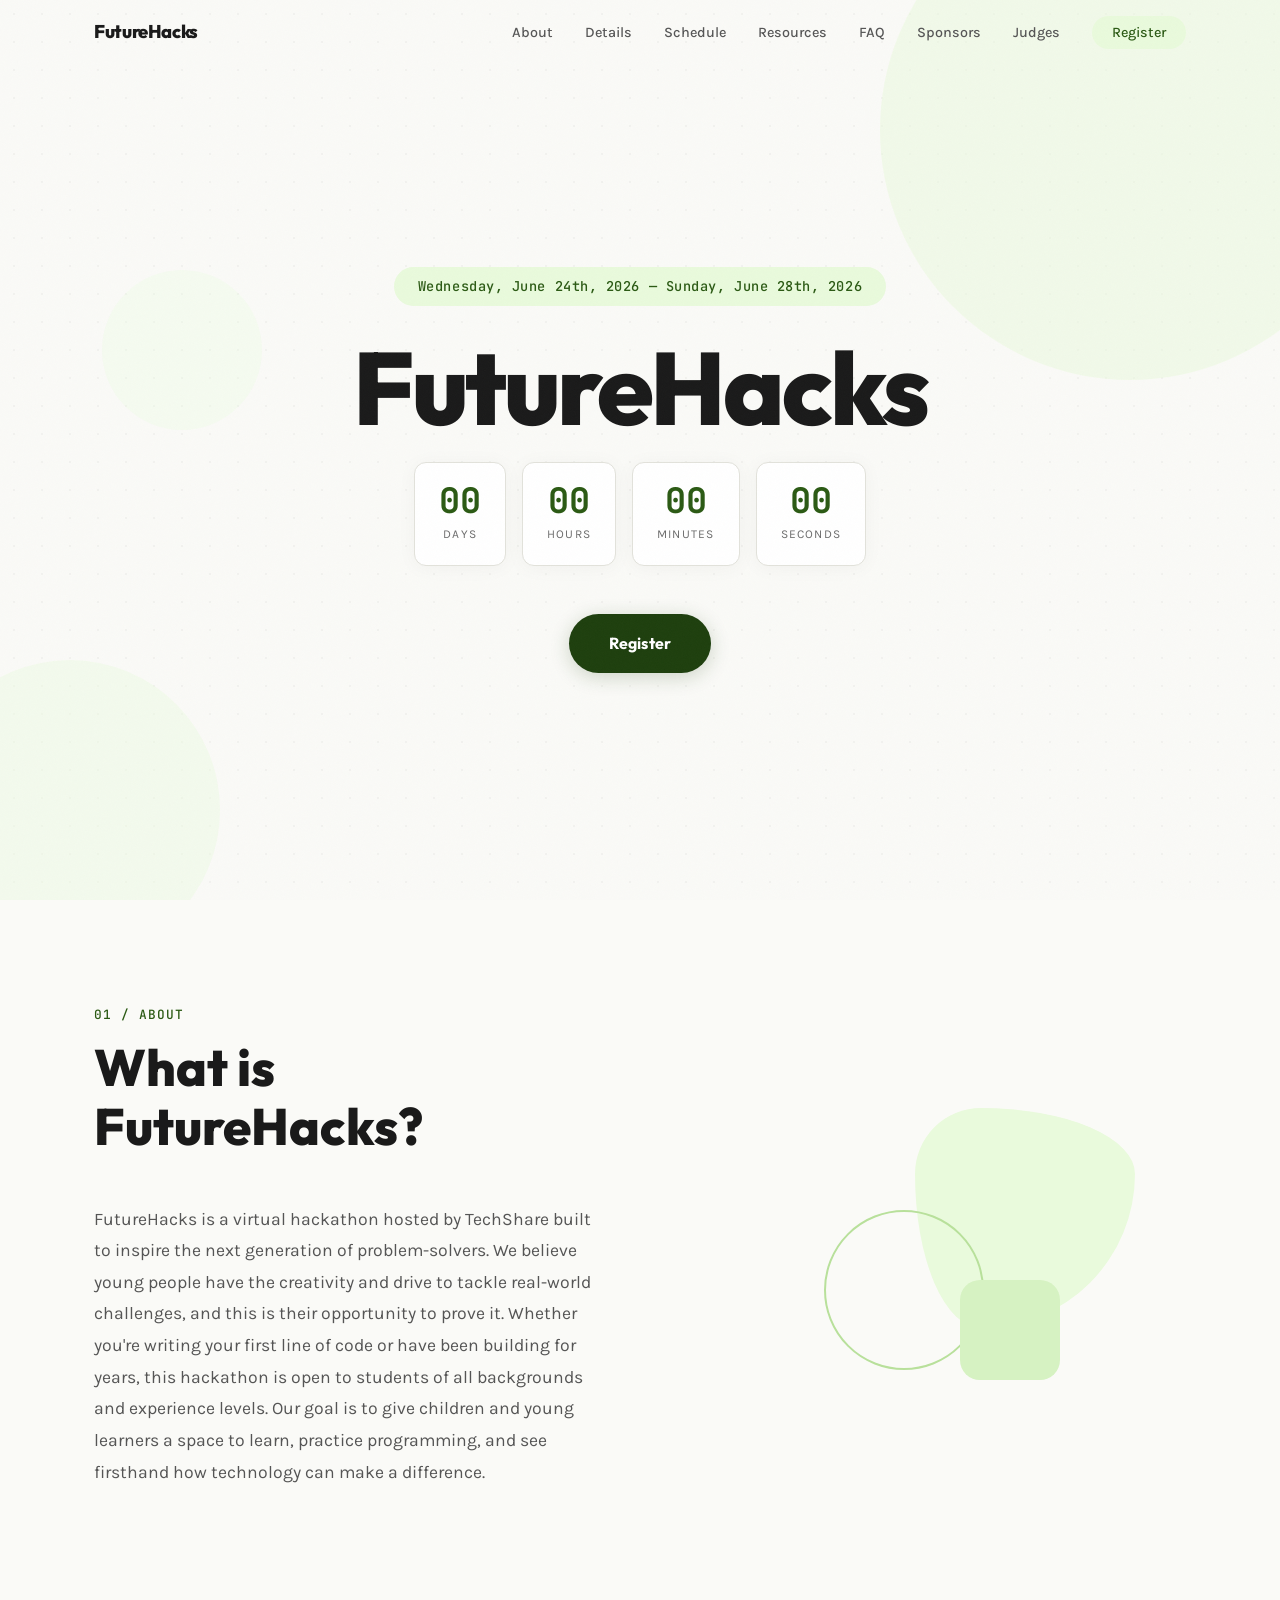
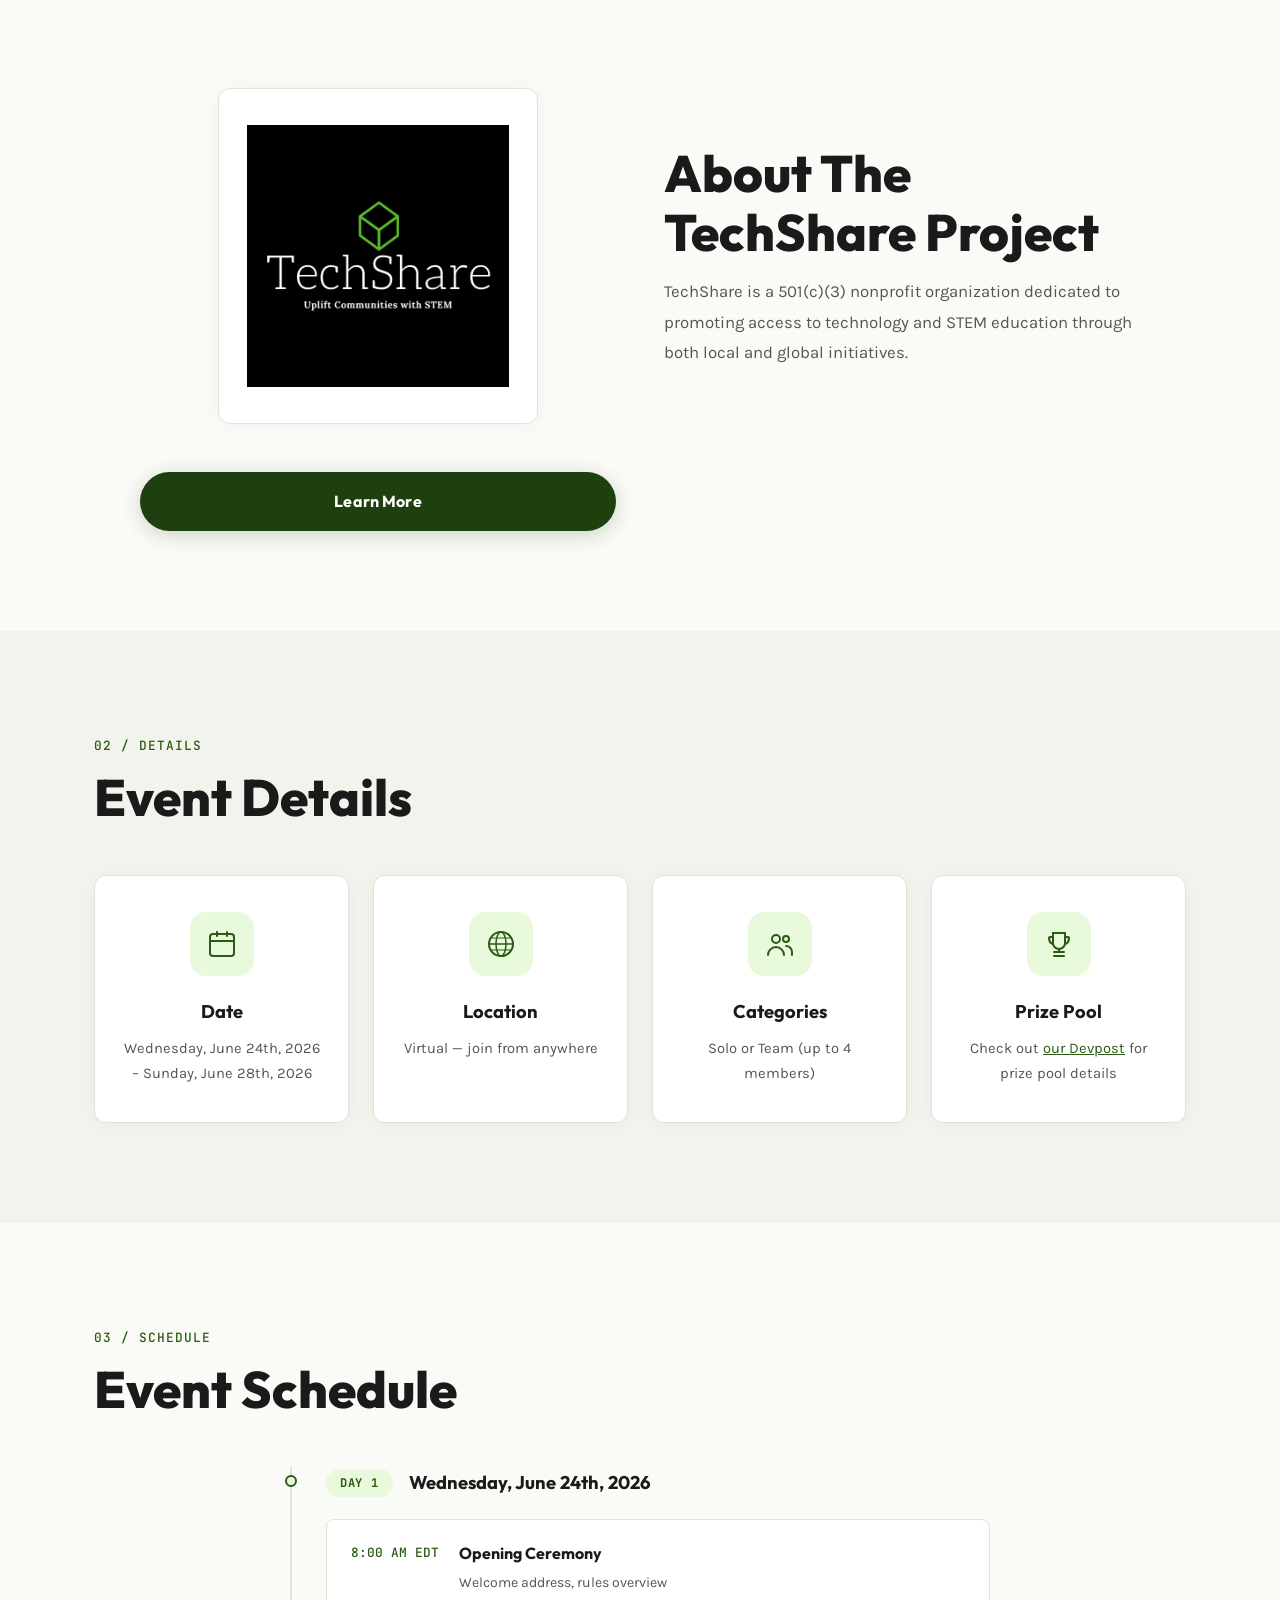
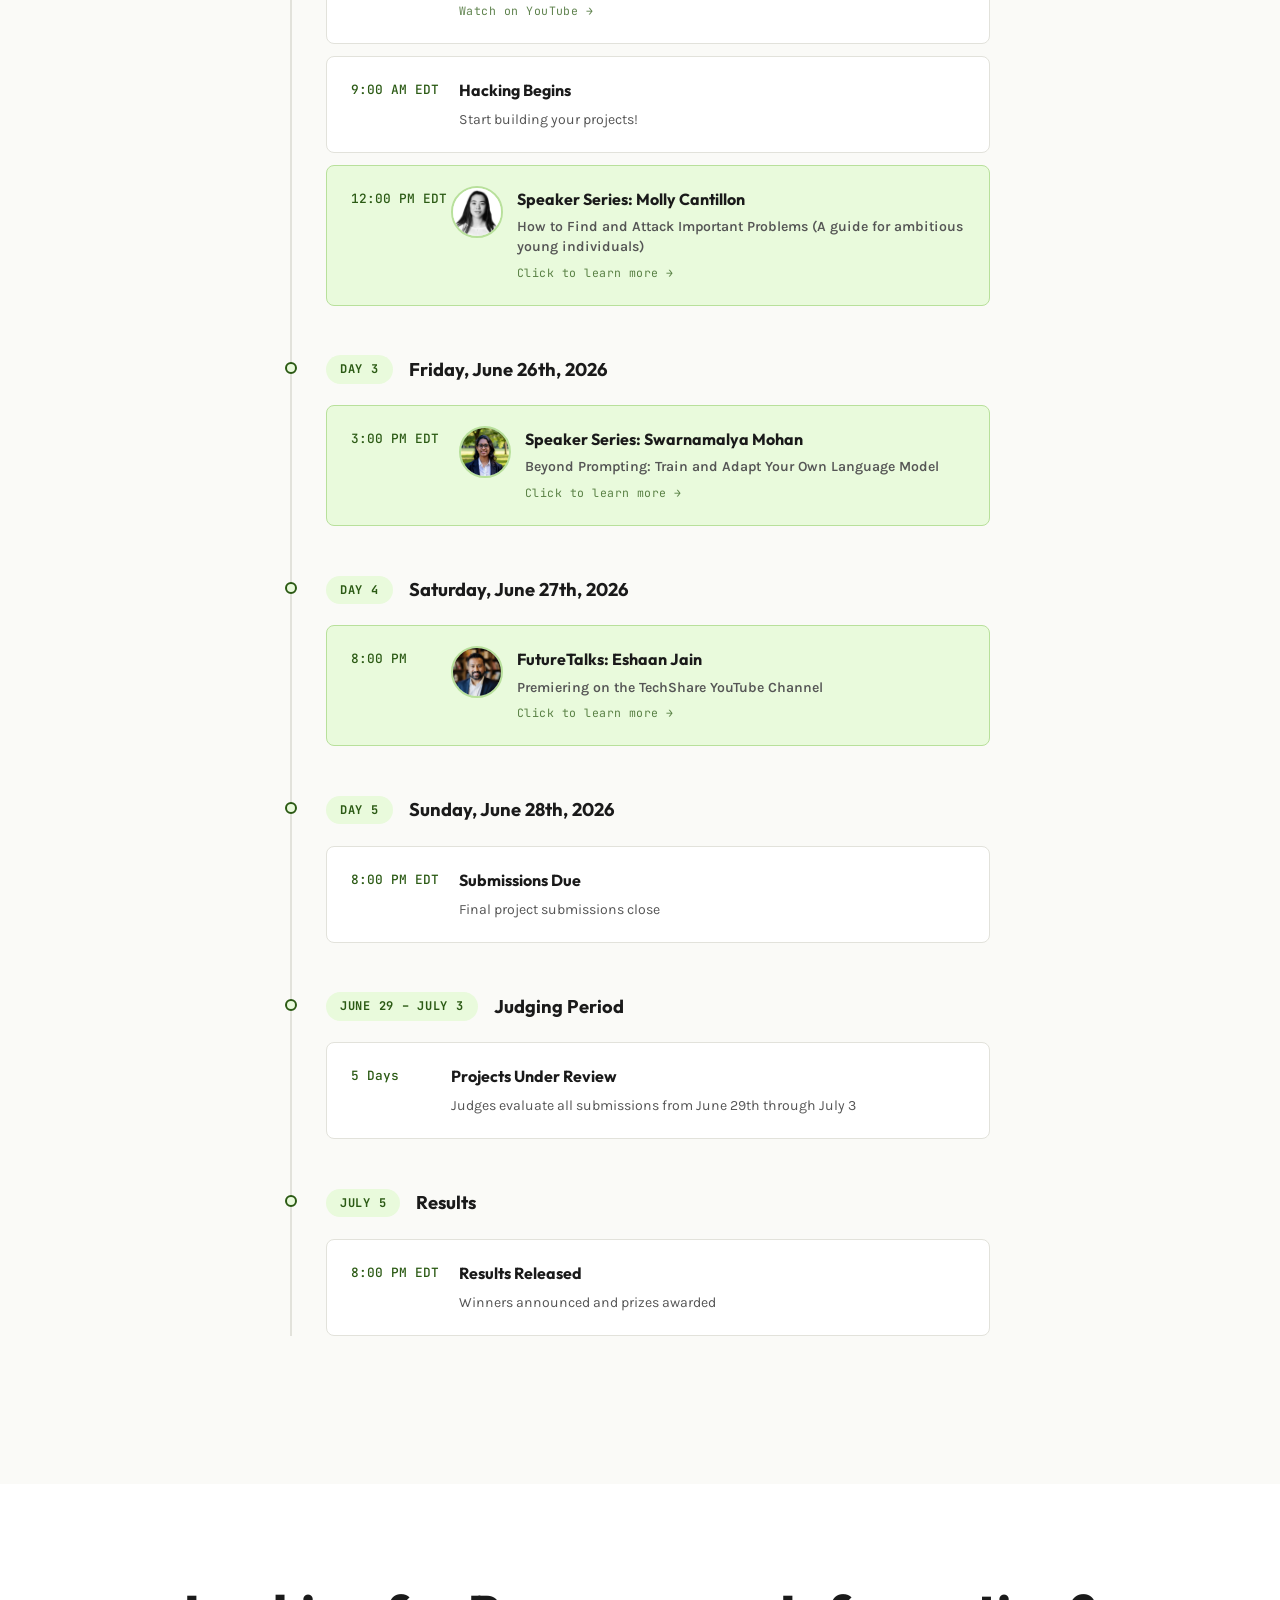
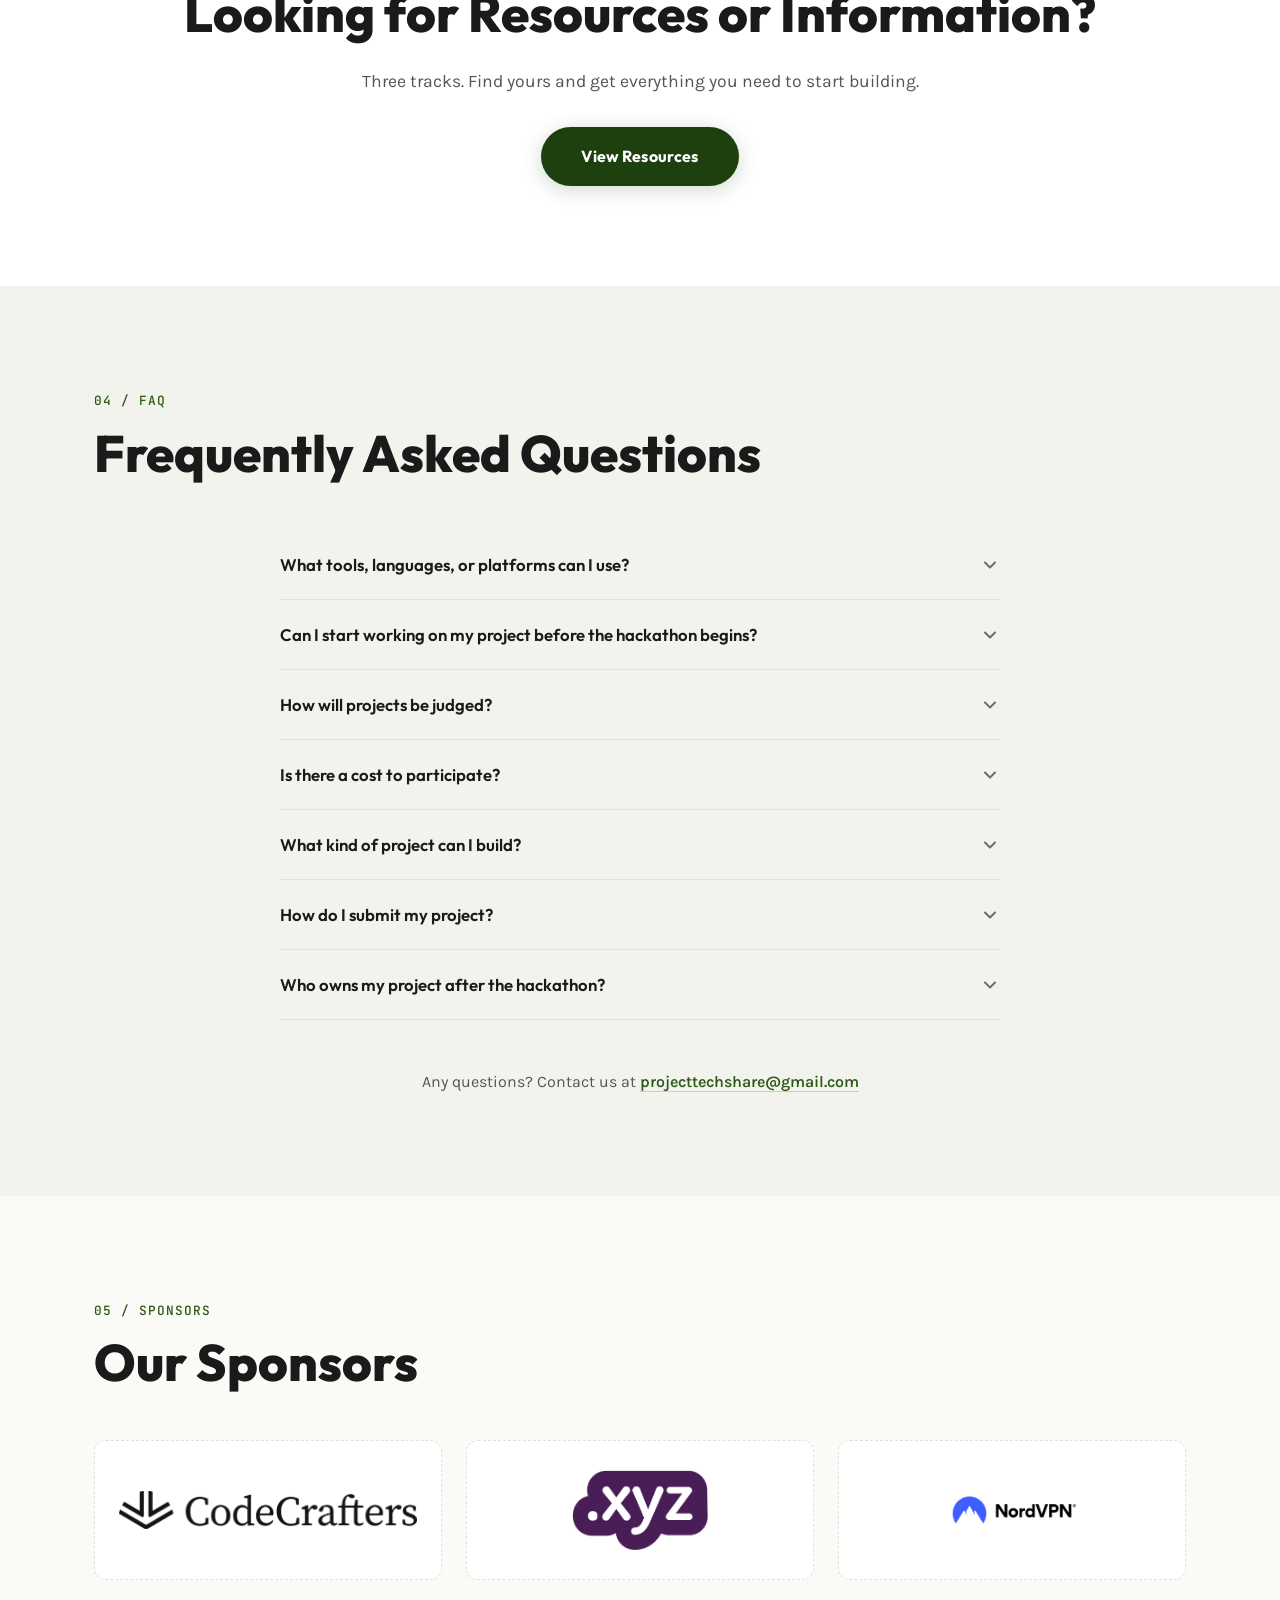
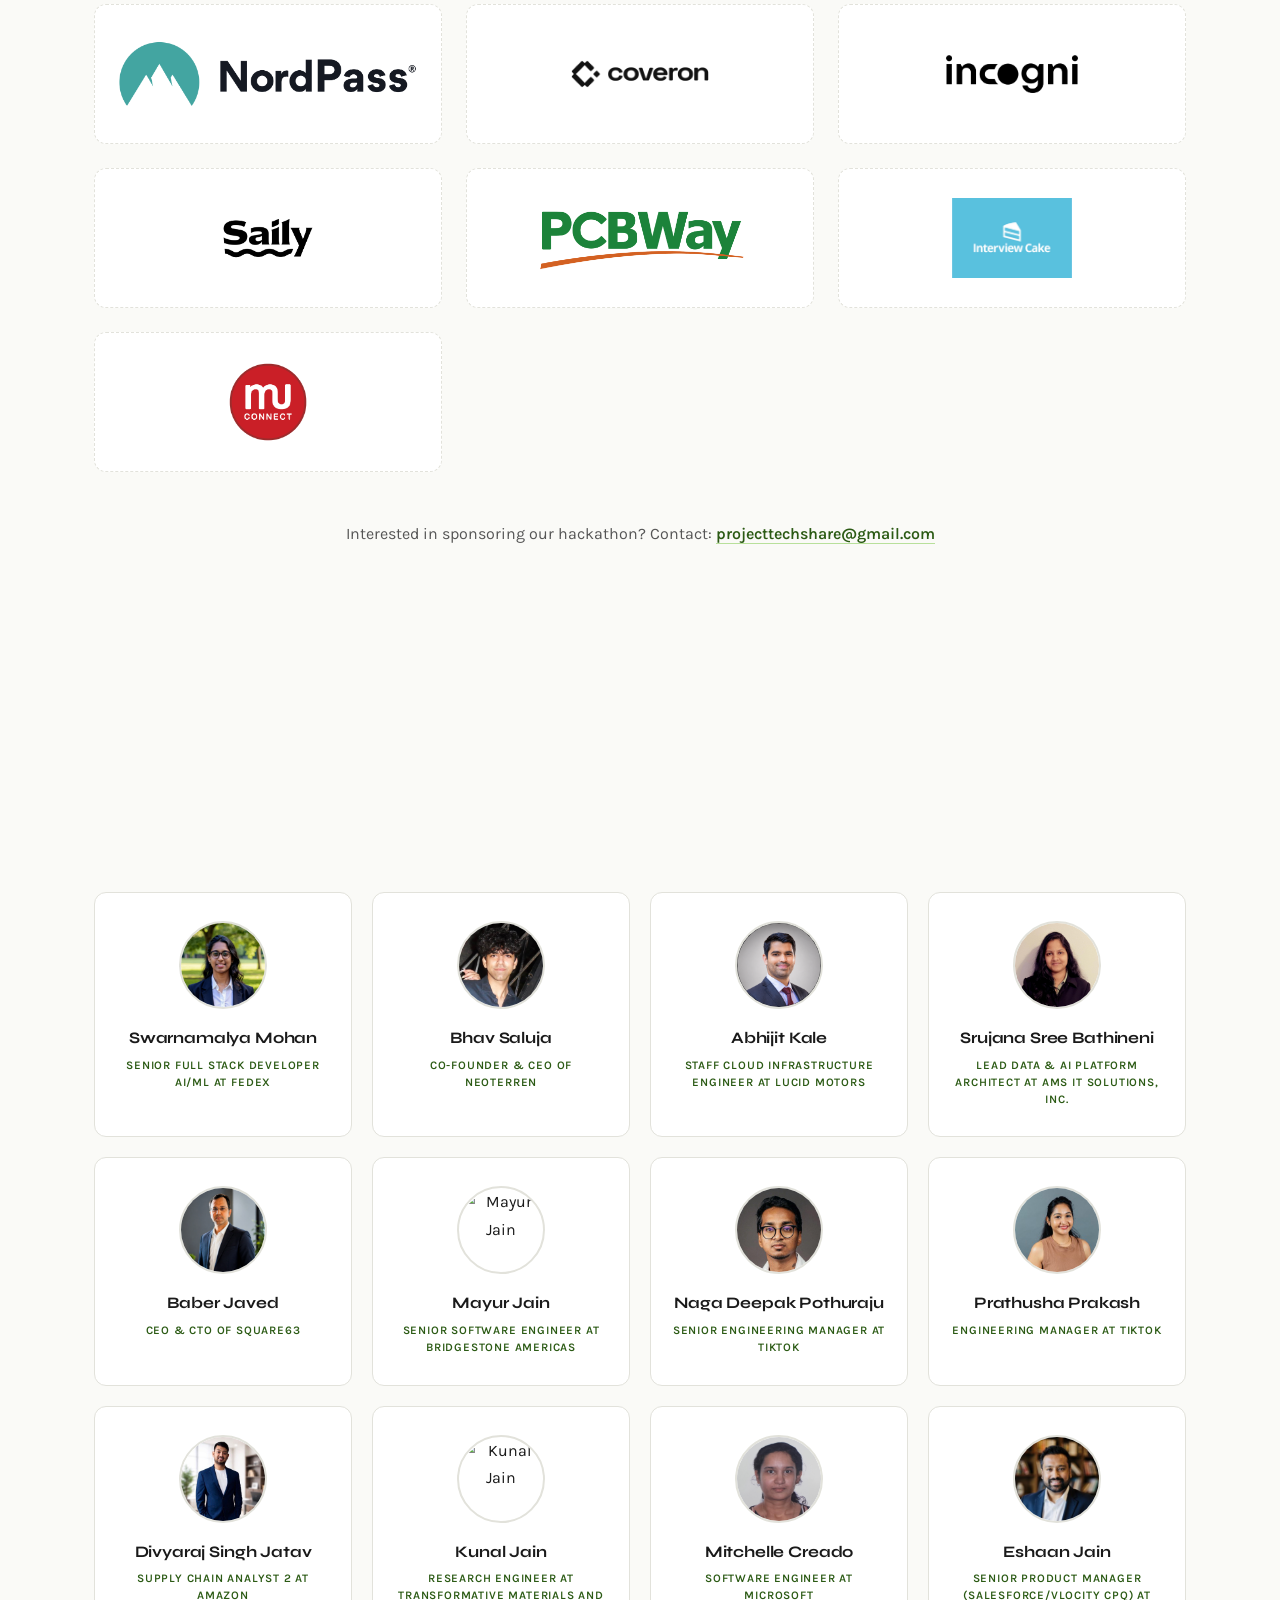
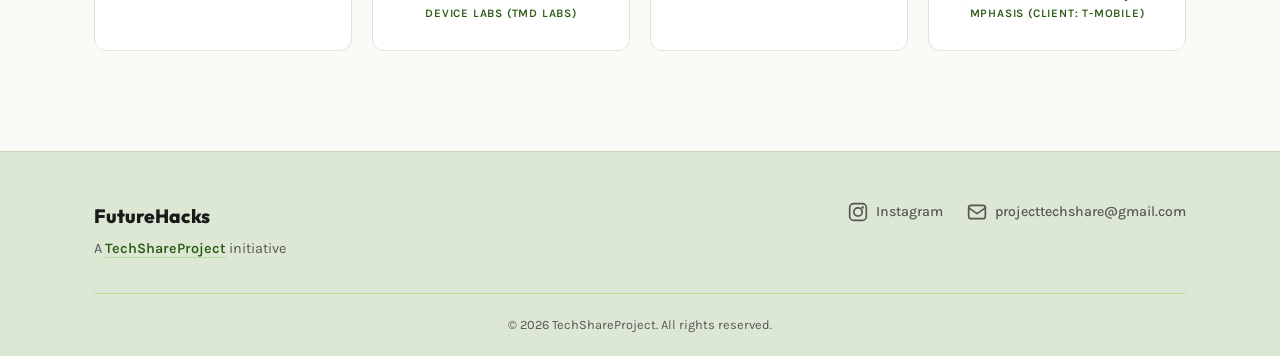
==== commit 69973299: "Update judging dates and release date" ====
--- a/index.html
+++ b/index.html
@@ -327,22 +327,22 @@
         </div>
         <div class="timeline-day reveal">
           <div class="timeline-day-header">
-            <span class="timeline-badge">June 29 – July 1</span>
+            <span class="timeline-badge">June 29 – July 3</span>
             <h3>Judging Period</h3>
           </div>
           <div class="timeline-events">
             <div class="timeline-event">
-              <span class="timeline-time">3 Days</span>
+              <span class="timeline-time">5 Days</span>
               <div class="timeline-event-info">
                 <h4>Projects Under Review</h4>
-                <p>Judges evaluate all submissions from June 29th through July 1st</p>
+                <p>Judges evaluate all submissions from June 29th through July 3</p>
               </div>
             </div>
           </div>
         </div>
         <div class="timeline-day reveal">
           <div class="timeline-day-header">
-            <span class="timeline-badge">July 2</span>
+            <span class="timeline-badge">July 5</span>
             <h3>Results</h3>
           </div>
           <div class="timeline-events">
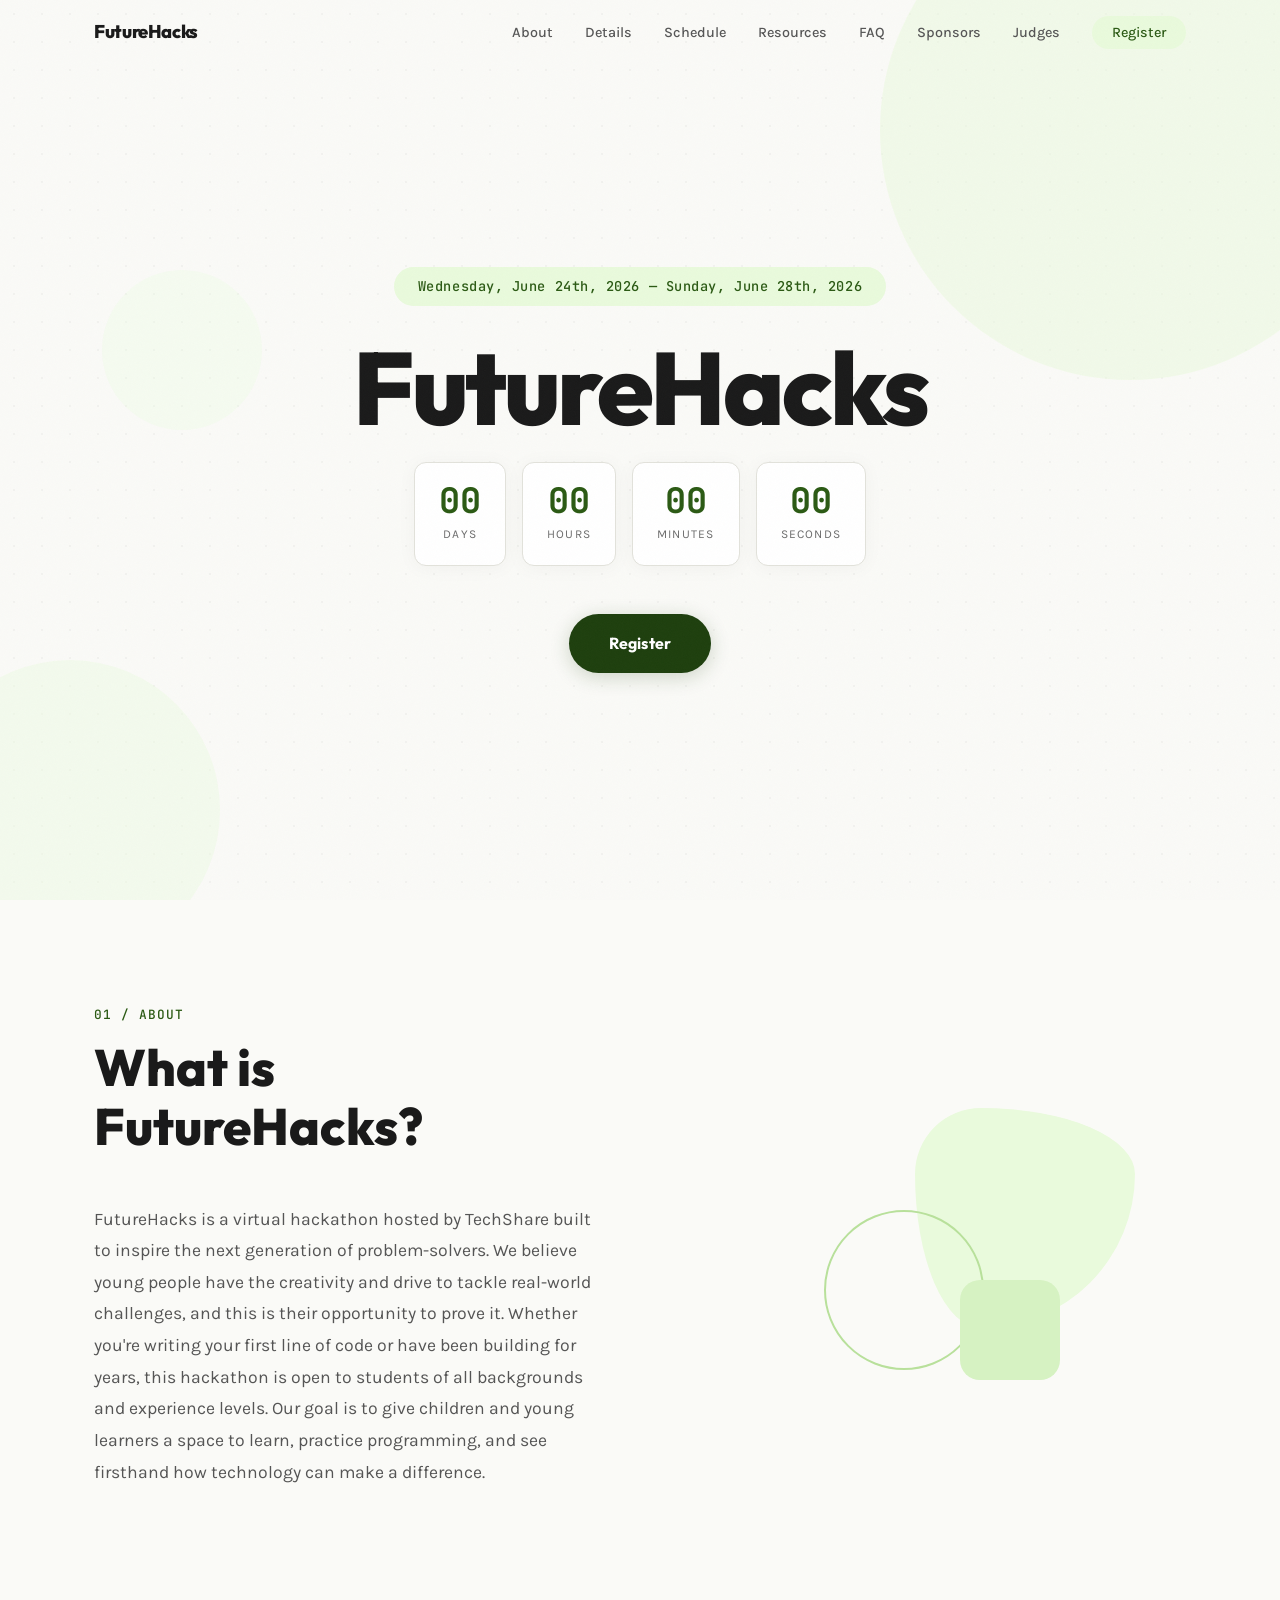
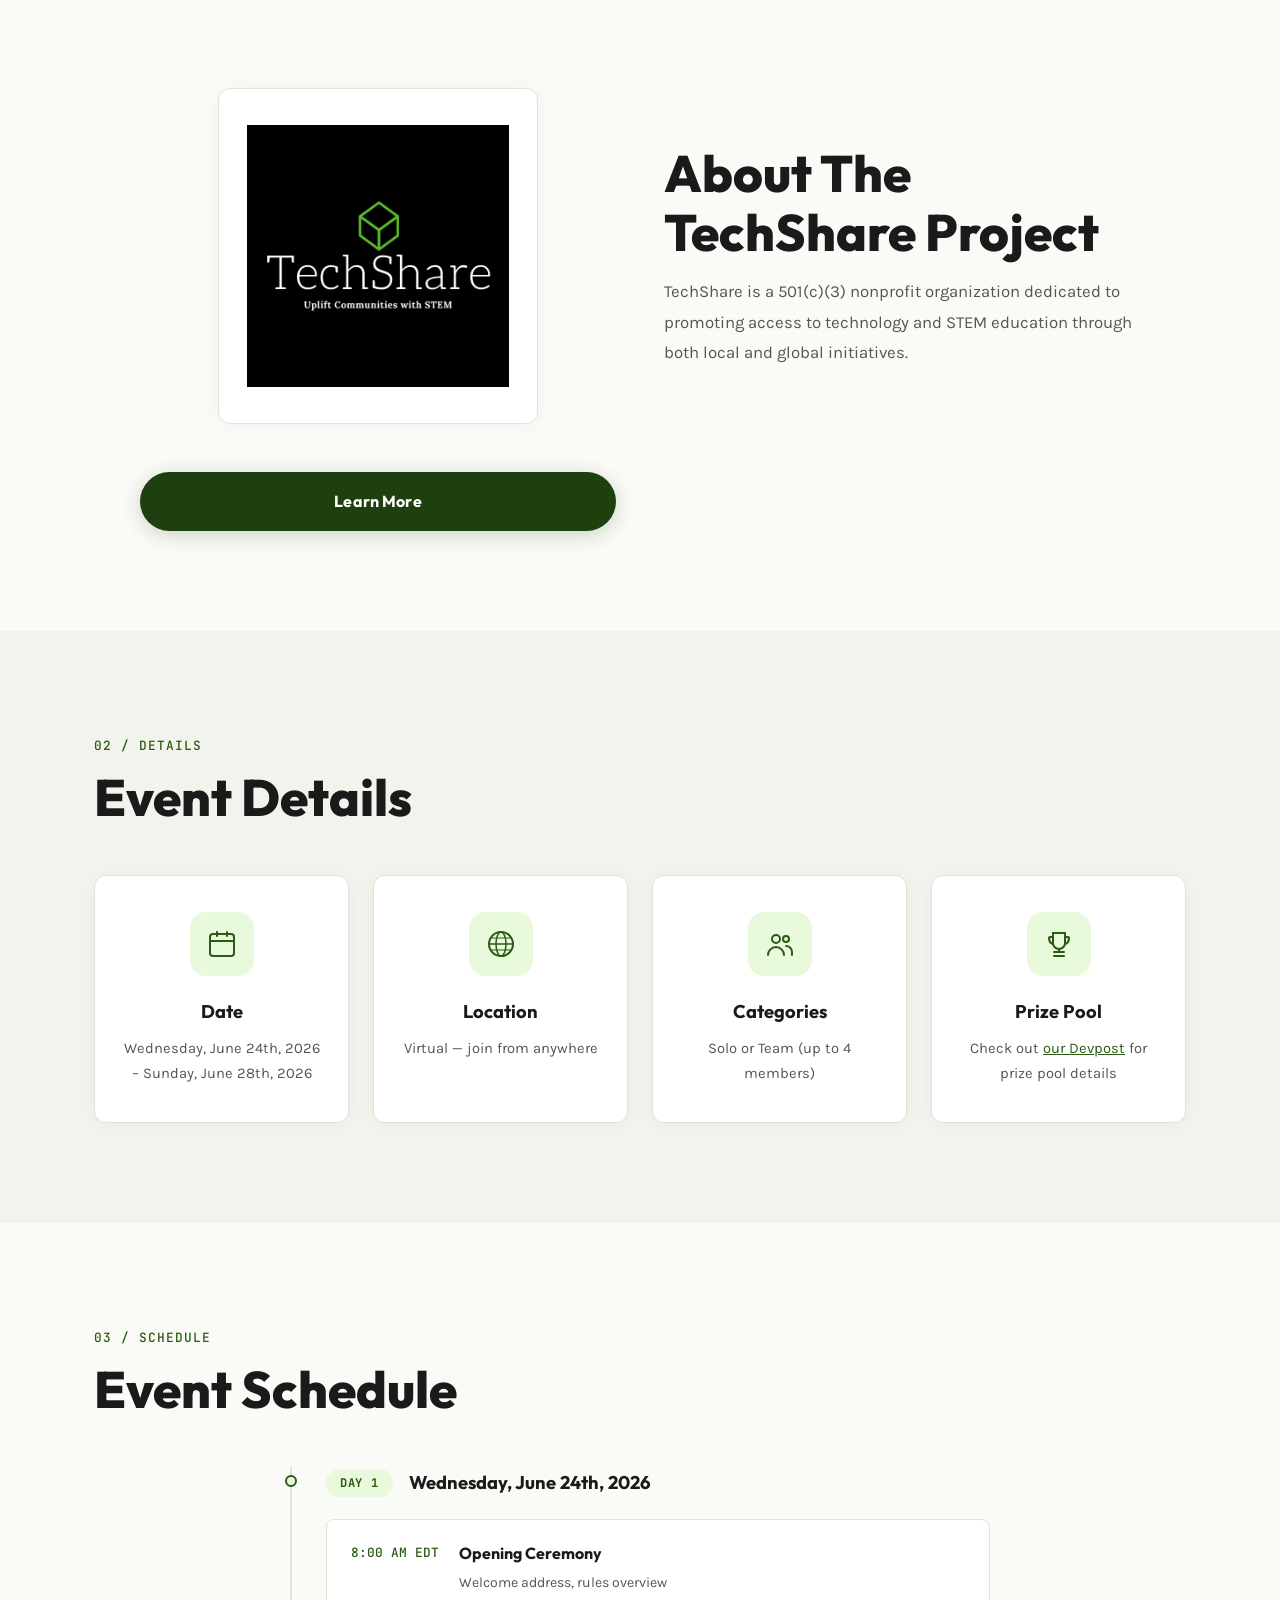
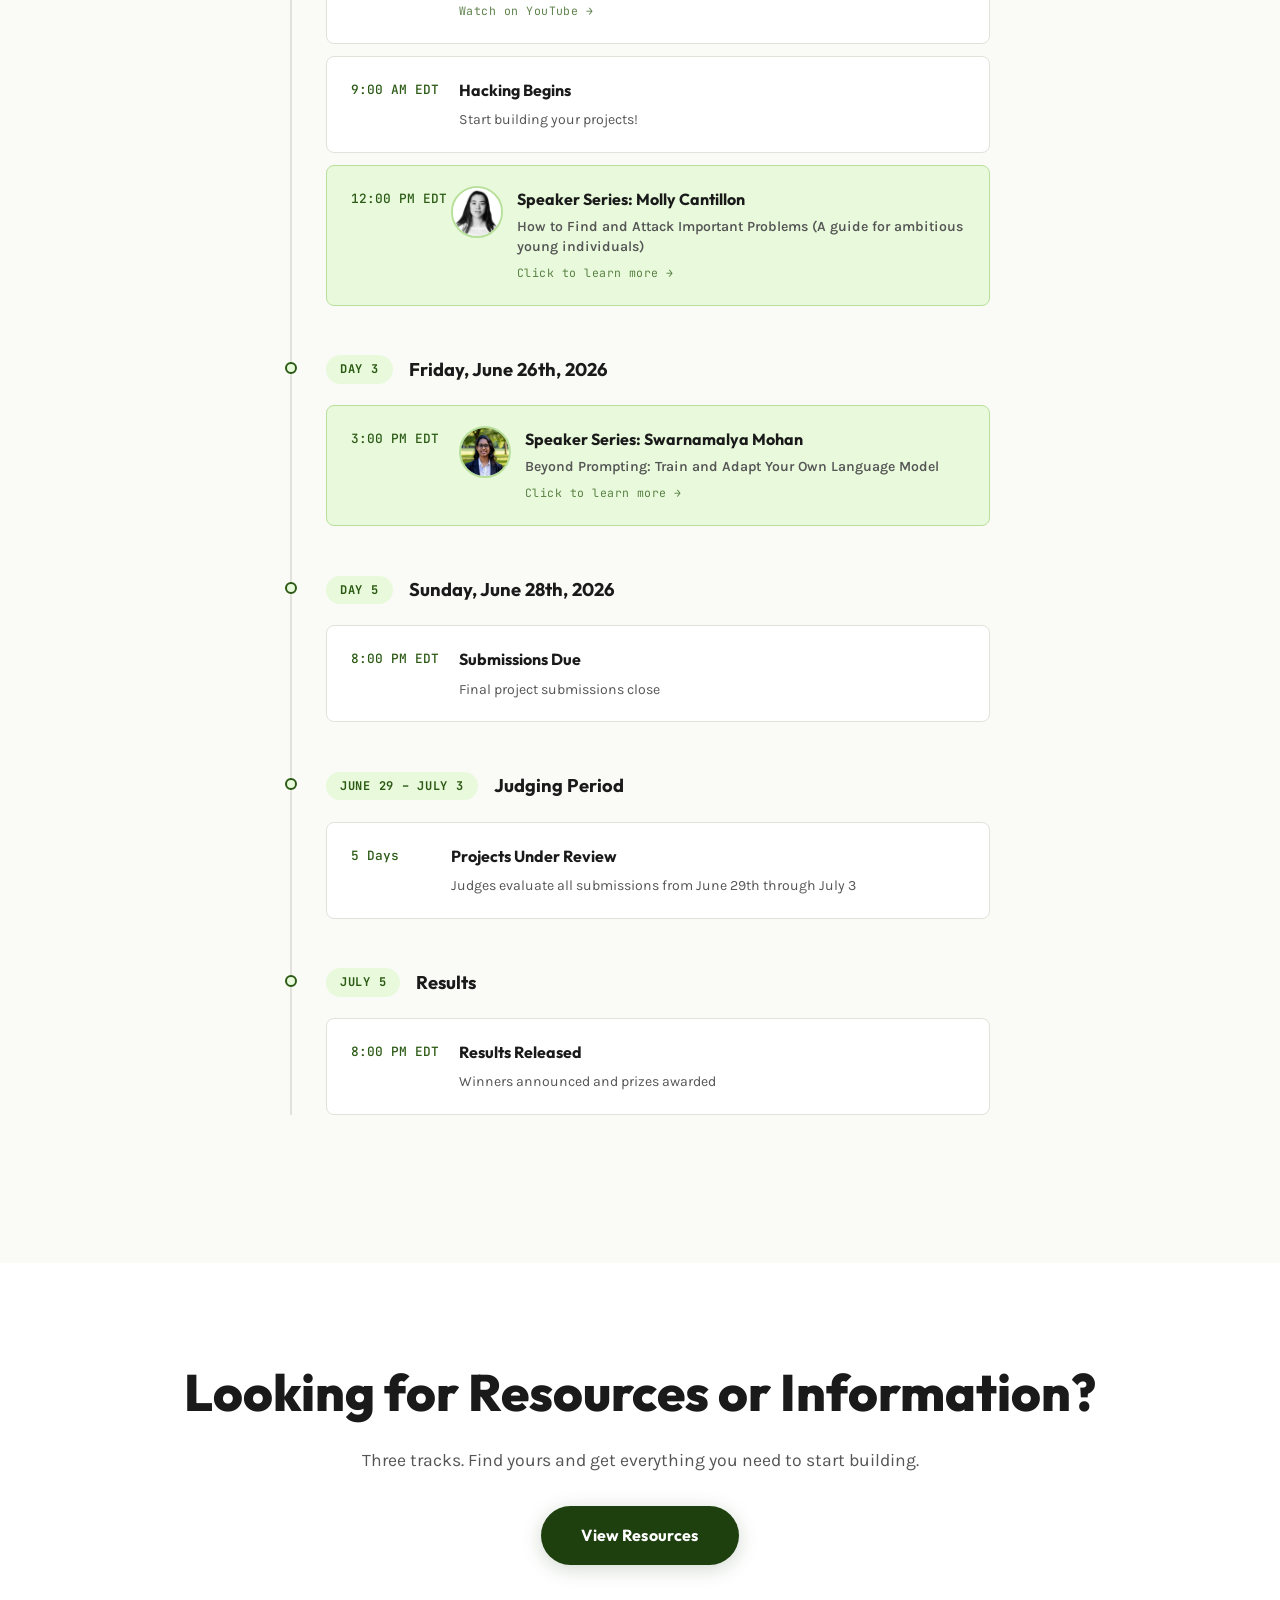
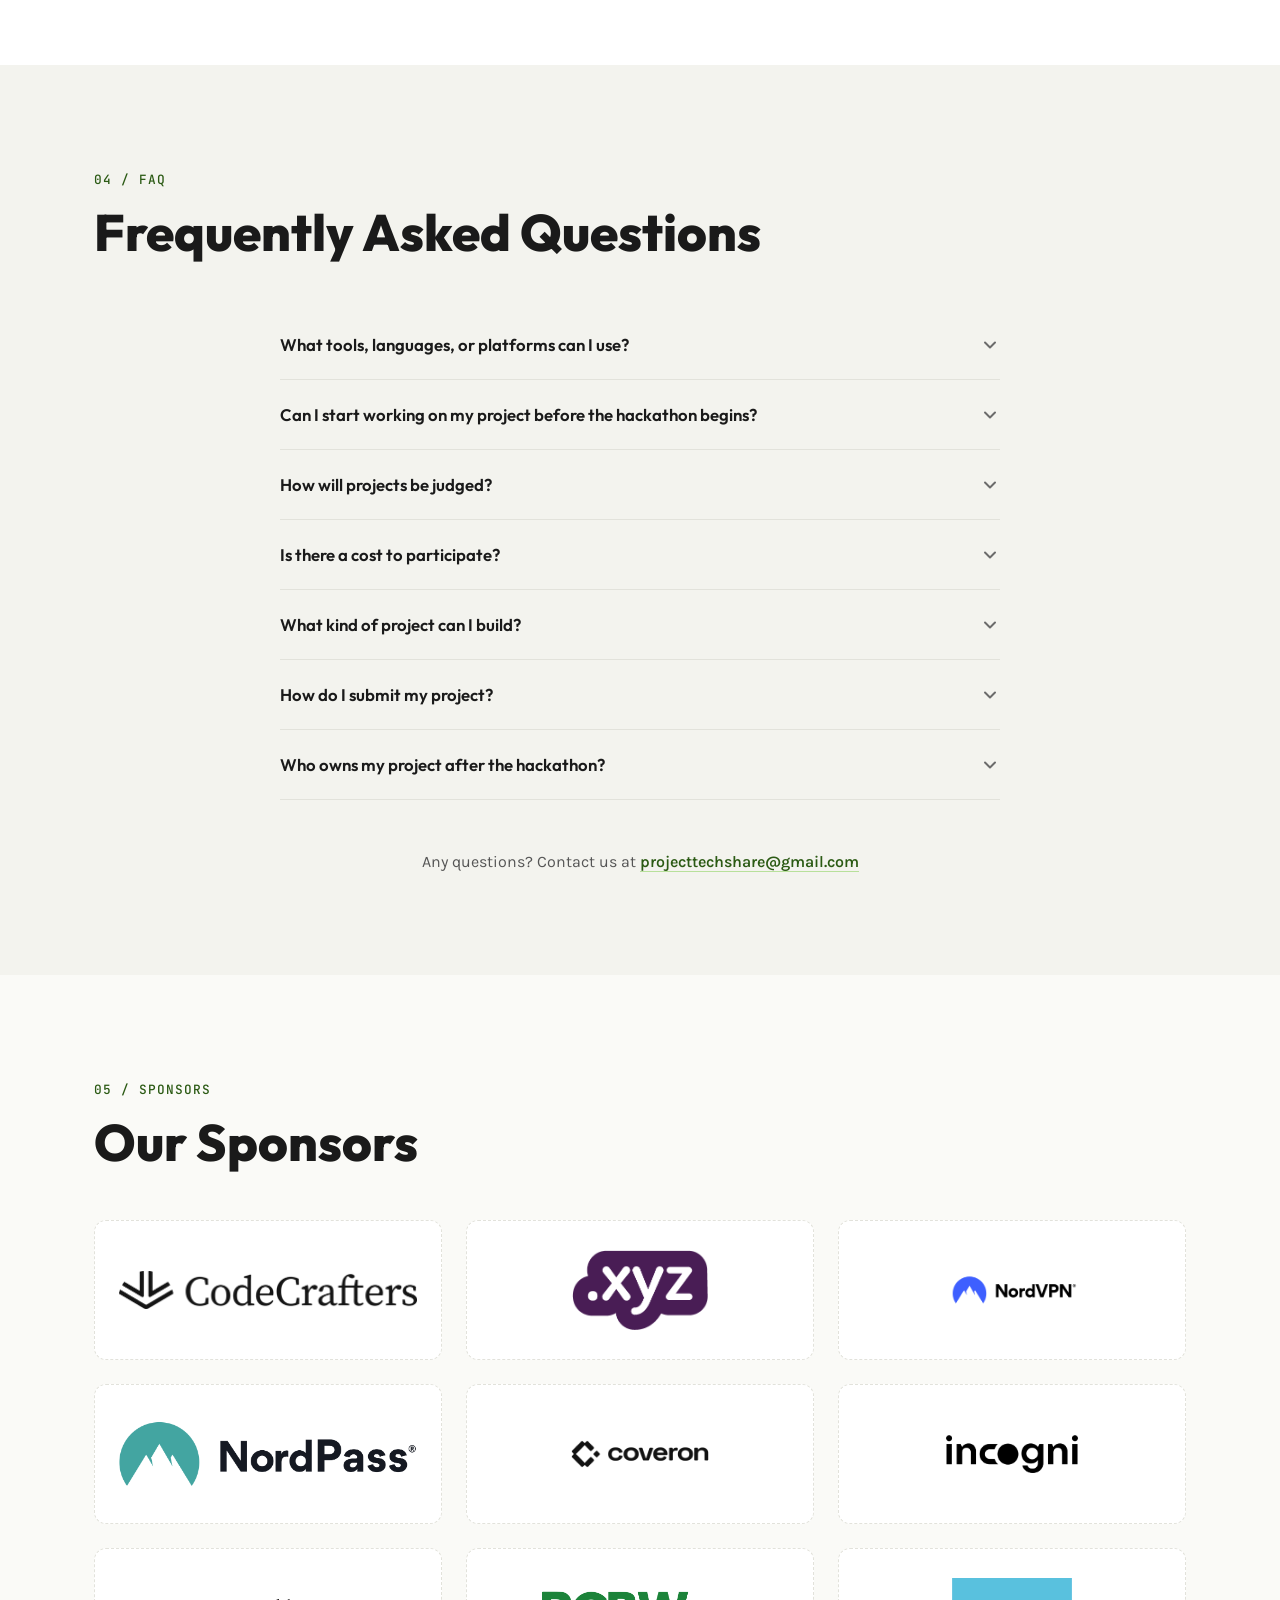
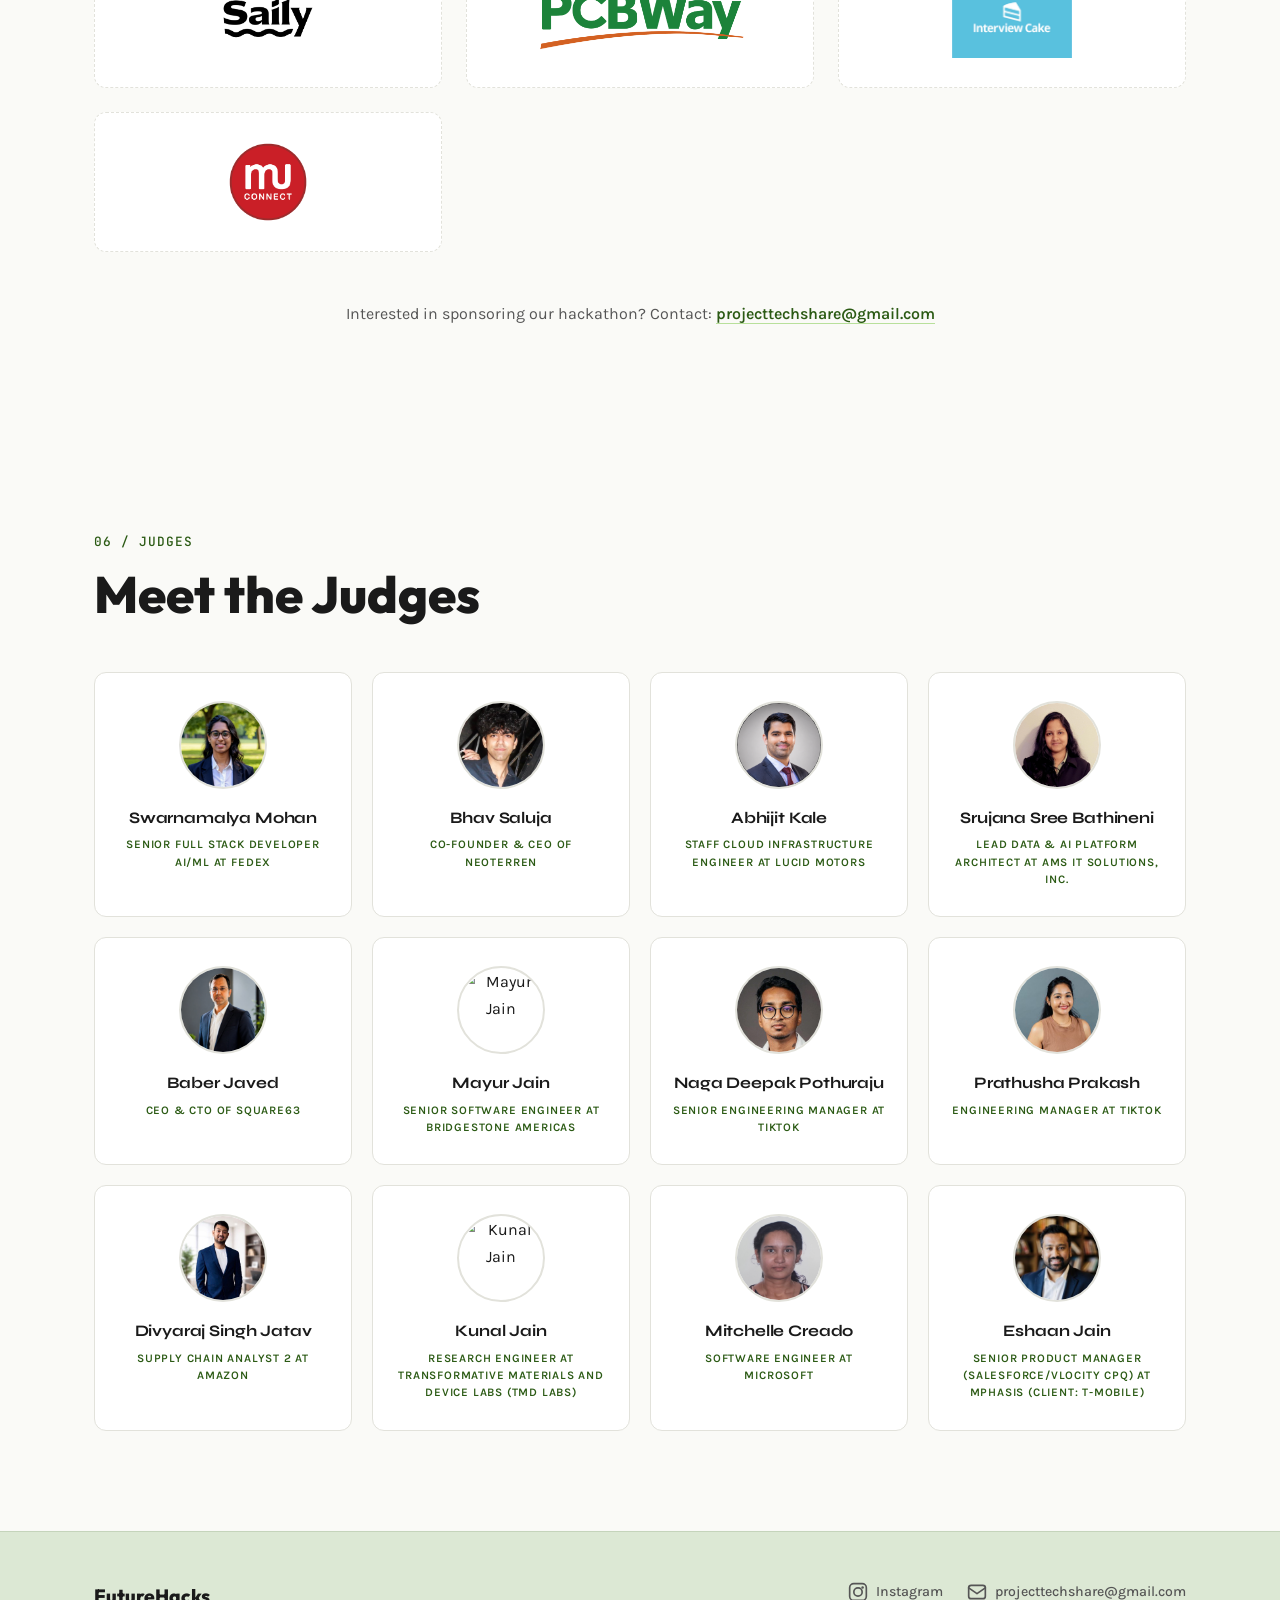
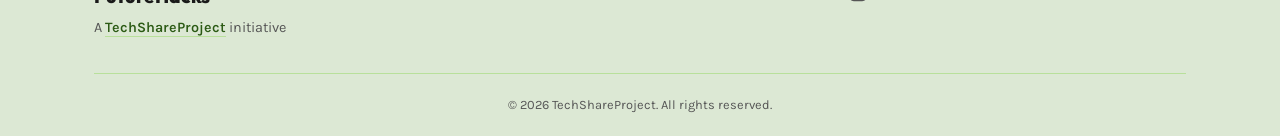
==== commit 001b95d2: "Remove Eshaan Jain session" ====
--- a/index.html
+++ b/index.html
@@ -268,7 +268,7 @@
               data-role="Senior Full Stack Developer AI/ML at FedEx"
               data-bio="Swarnamalya Mohan is a Senior AI/ML Advisor at FedEx, specializing in enterprise AI solutions, model training, machine learning workflows, and intelligent package image processing models for logistics and supply chain systems. She brings expertise in software engineering, AI agents, image classification, and scalable technology solutions that drive operational efficiency."
               data-photo="assets/judgephotos/swarnamalyamohan.png"
-              data-link="https://meet.google.com/vrm-zkxc-rqh"
+              data-link="https://www.youtube.com/watch?v=MhF7fjH2rQA"
               data-description="Beyond Prompting: Train and Adapt Your Own Language Model is a hands-on session that takes participants through the full journey of adapting a language model for a specialized task. The session begins with the foundations of model training, including how language models learn from data, how training examples are structured, and how loss and evaluation metrics guide improvement. Participants will then explore how to prepare a task-specific dataset, establish a baseline, and fine-tune a pretrained model using parameter-efficient techniques such as LoRA and QLoRA. The session will also demonstrate how to compare model behavior before and after training, evaluate whether the model has genuinely improved, and identify common issues such as overfitting, poor data quality, and unstable outputs. By the end, attendees will understand how to move beyond prompt engineering and build a repeatable workflow for training, evaluating, and adapting language models without requiring massive compute resources.">
               <span class="timeline-time">3:00 PM EDT</span>
               <div class="timeline-event-info">
@@ -284,31 +284,13 @@
             </div>
           </div>
         </div>
-        <div class="timeline-day reveal">
-          <div class="timeline-day-header">
+        <!-- <div class="timeline-day reveal"> -->
+          <!-- <div class="timeline-day-header">
             <span class="timeline-badge">Day 4</span>
             <h3>Saturday, June 27th, 2026</h3>
-          </div>
+          </div> -->
           <div class="timeline-events">
-            <div class="timeline-event speaker-event"
-              data-speaker="Eshaan Jain"
-              data-title="FutureTalks"
-              data-photo="assets/judgephotos/eshaanjain.png"
-              data-description="FutureTalks is a podcast-style interview series where TechShare sits down with industry professionals to talk about the real stuff: how they got to where they are, the projects that challenged them, and what they actually wish they had known starting out. In this episode, we are joined by Eshaan Jain, Senior Product Manager at Mphasis, for a 15-minute conversation about his professional journey, his history with hackathons, the work he has built along the way, and the advice he would give to any young developer just getting started. The session will premiere on the TechShare YouTube channel so that participants from every time zone can watch on their own schedule."
-              data-link="">
-              <span class="timeline-time">8:00 PM</span>
-              <div class="timeline-event-info">
-                <div class="speaker-card-inner">
-                  <img src="assets/judgephotos/eshaanjain.png" alt="Eshaan Jain" class="speaker-thumb">
-                  <div>
-                    <h4>FutureTalks: Eshaan Jain</h4>
-                    <p class="speaker-session-title">Premiering on the TechShare YouTube Channel</p>
-                    <span class="speaker-learn-more">Click to learn more →</span>
-                  </div>
-                </div>
-              </div>
-            </div>
-          </div>
+        <!-- </div> -->
         </div>
         <div class="timeline-day reveal">
           <div class="timeline-day-header">
--- a/css/style.css
+++ b/css/style.css
@@ -19,7 +19,7 @@
   --transition: 0.3s cubic-bezier(0.4, 0, 0.2, 1);
   --font-display: 'Outfit', sans-serif;
   --font-body: 'Karla', sans-serif;
-  --font-mono: 'JetBrains Mono', monospace;
+  --font-mono: 'JetBrains Mono', monospace; 
 }
 
 /* ===== RESET ===== */
@@ -95,6 +95,7 @@
   padding: 8px 20px; border-radius: 100px; font-weight: 600;
   transition: var(--transition);
 }
+
 .nav-cta:hover { background: var(--accent-hover); transform: translateY(-1px); }
 .nav-toggle { display: none; flex-direction: column; gap: 5px; padding: 4px; z-index: 1001; position: relative; }
 .nav-toggle span {
